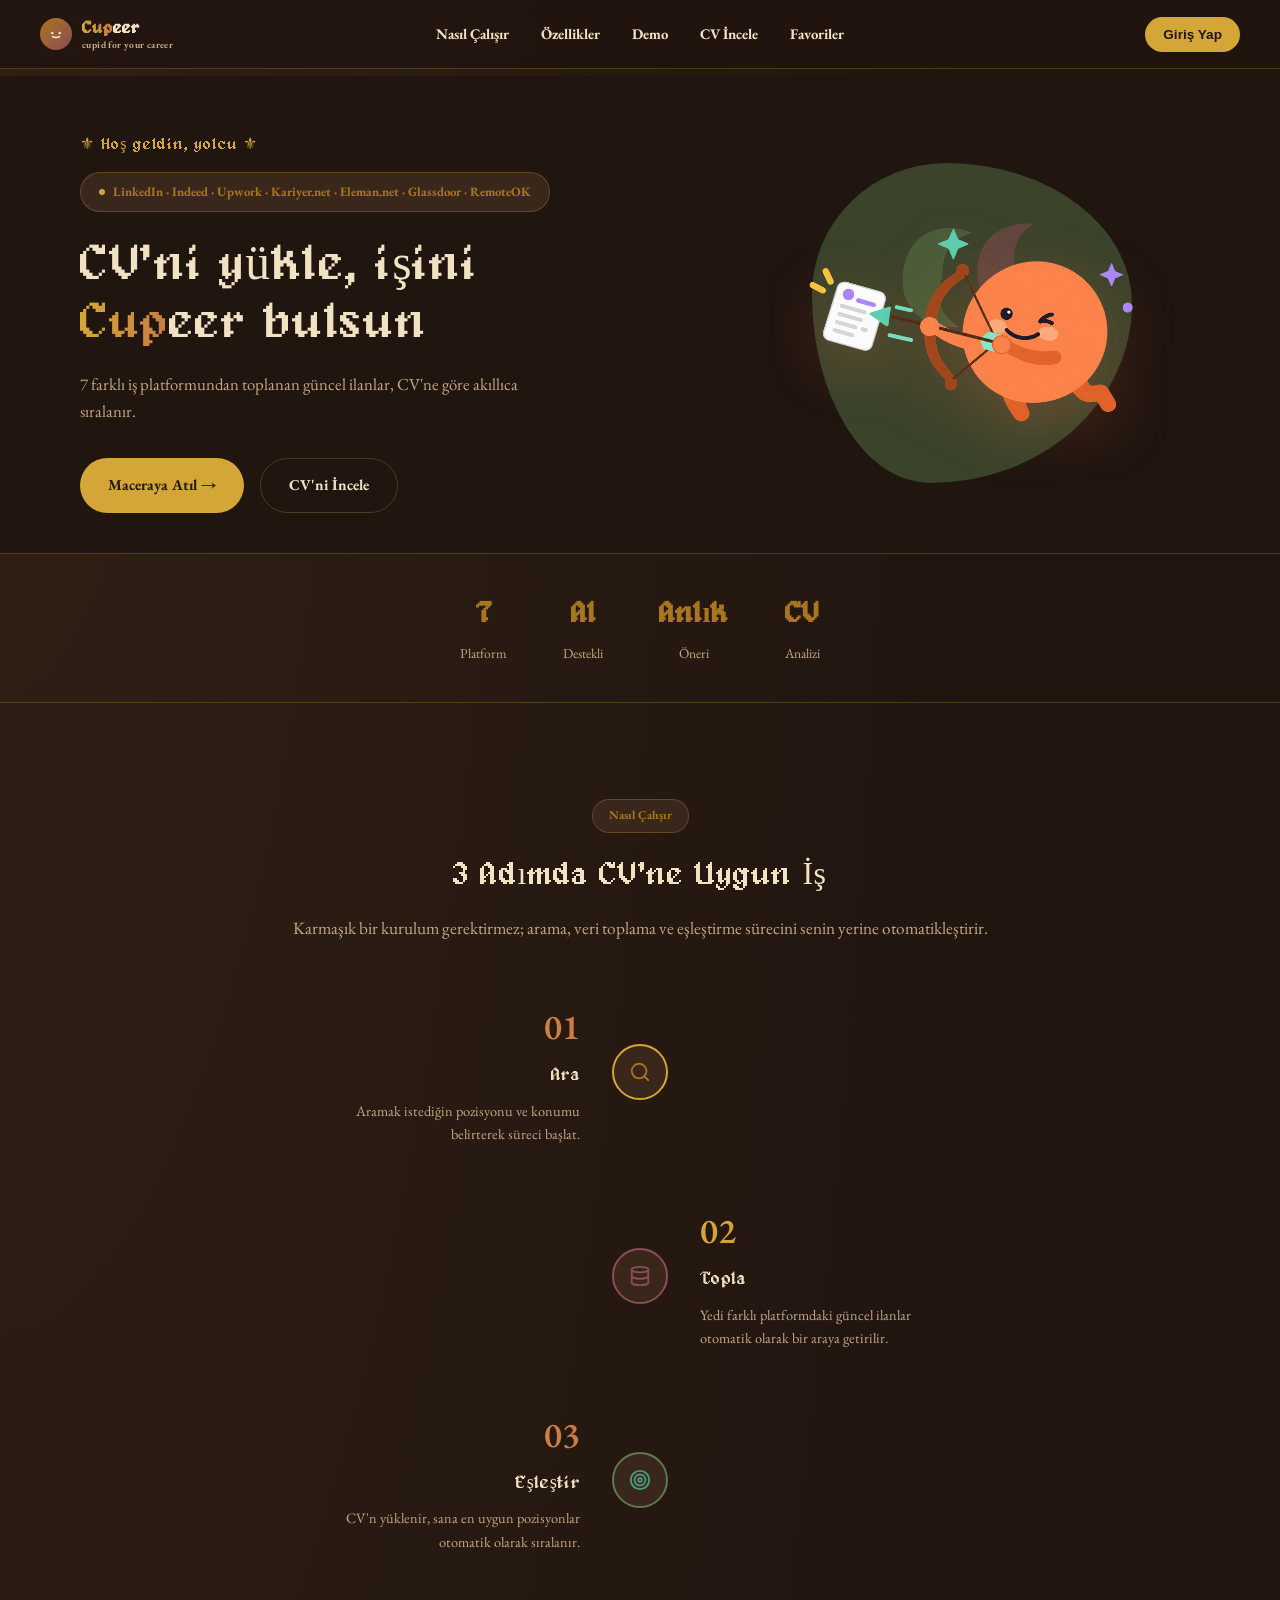
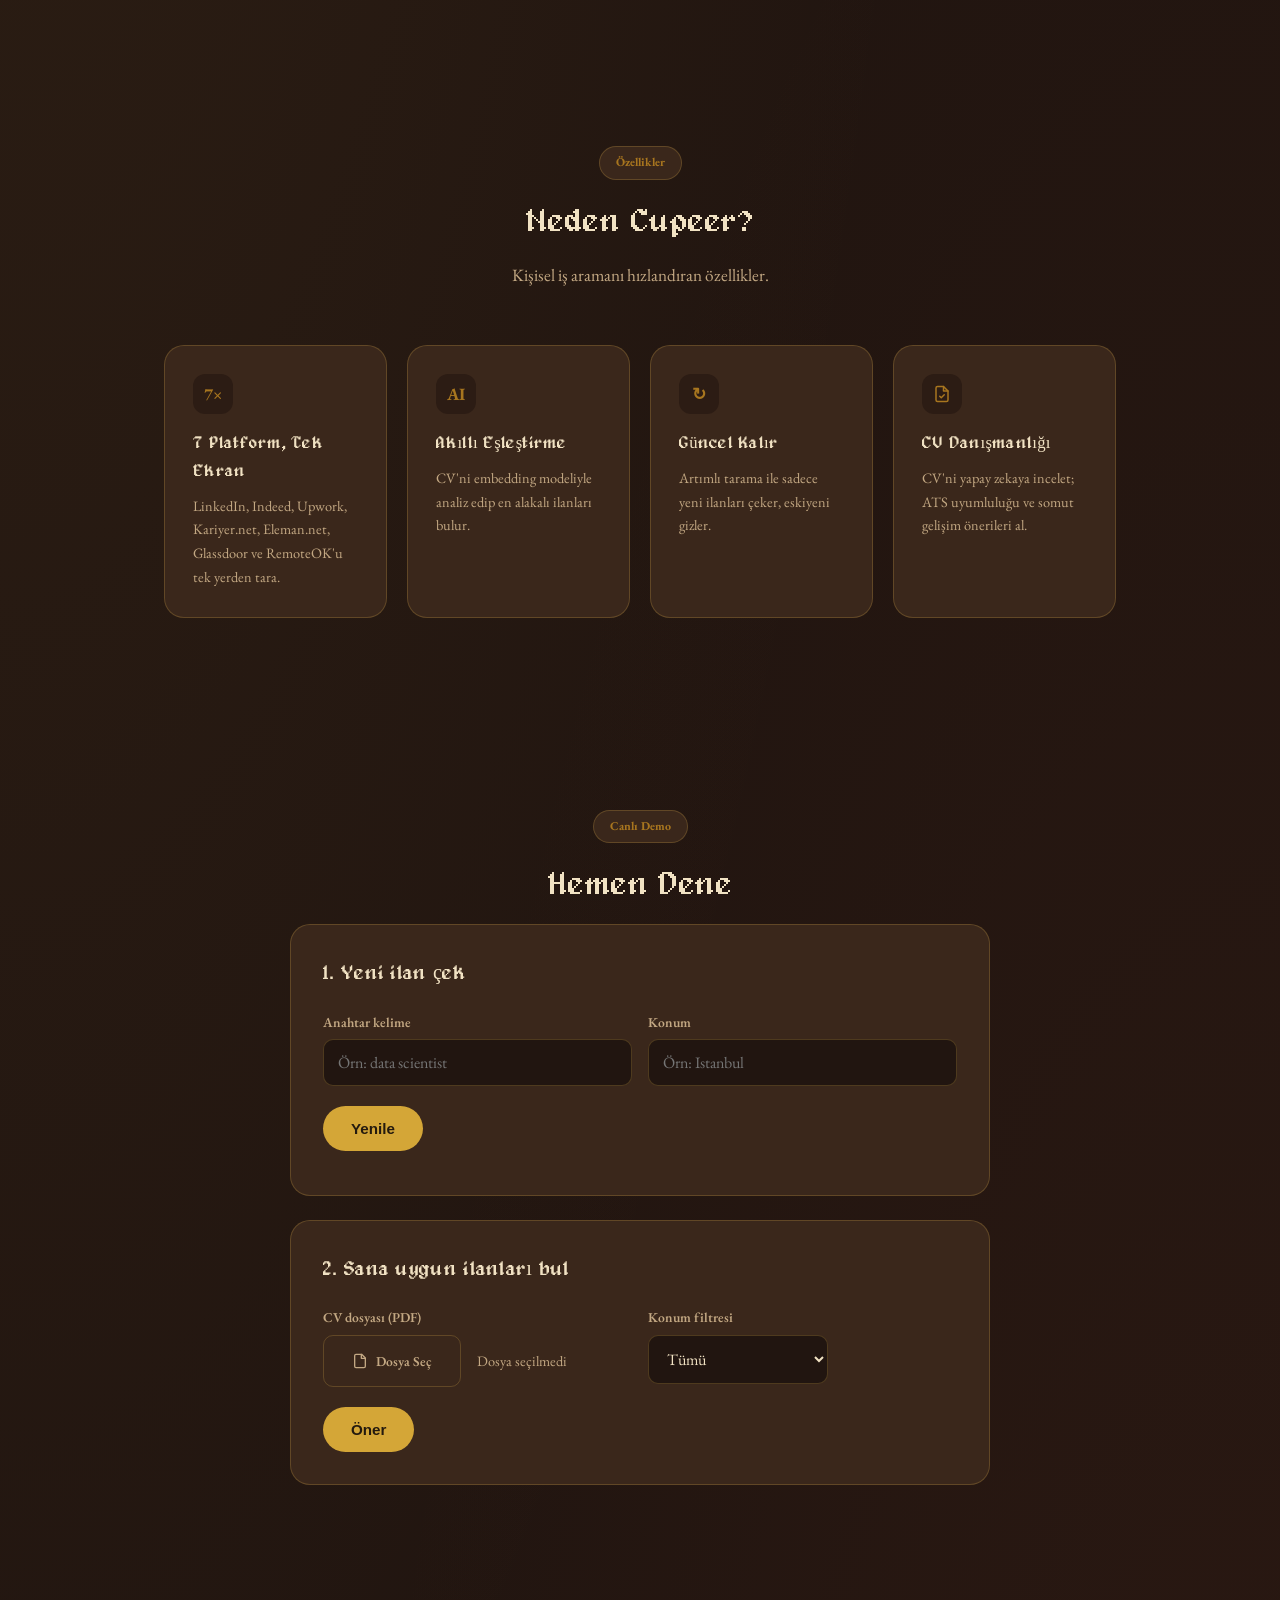
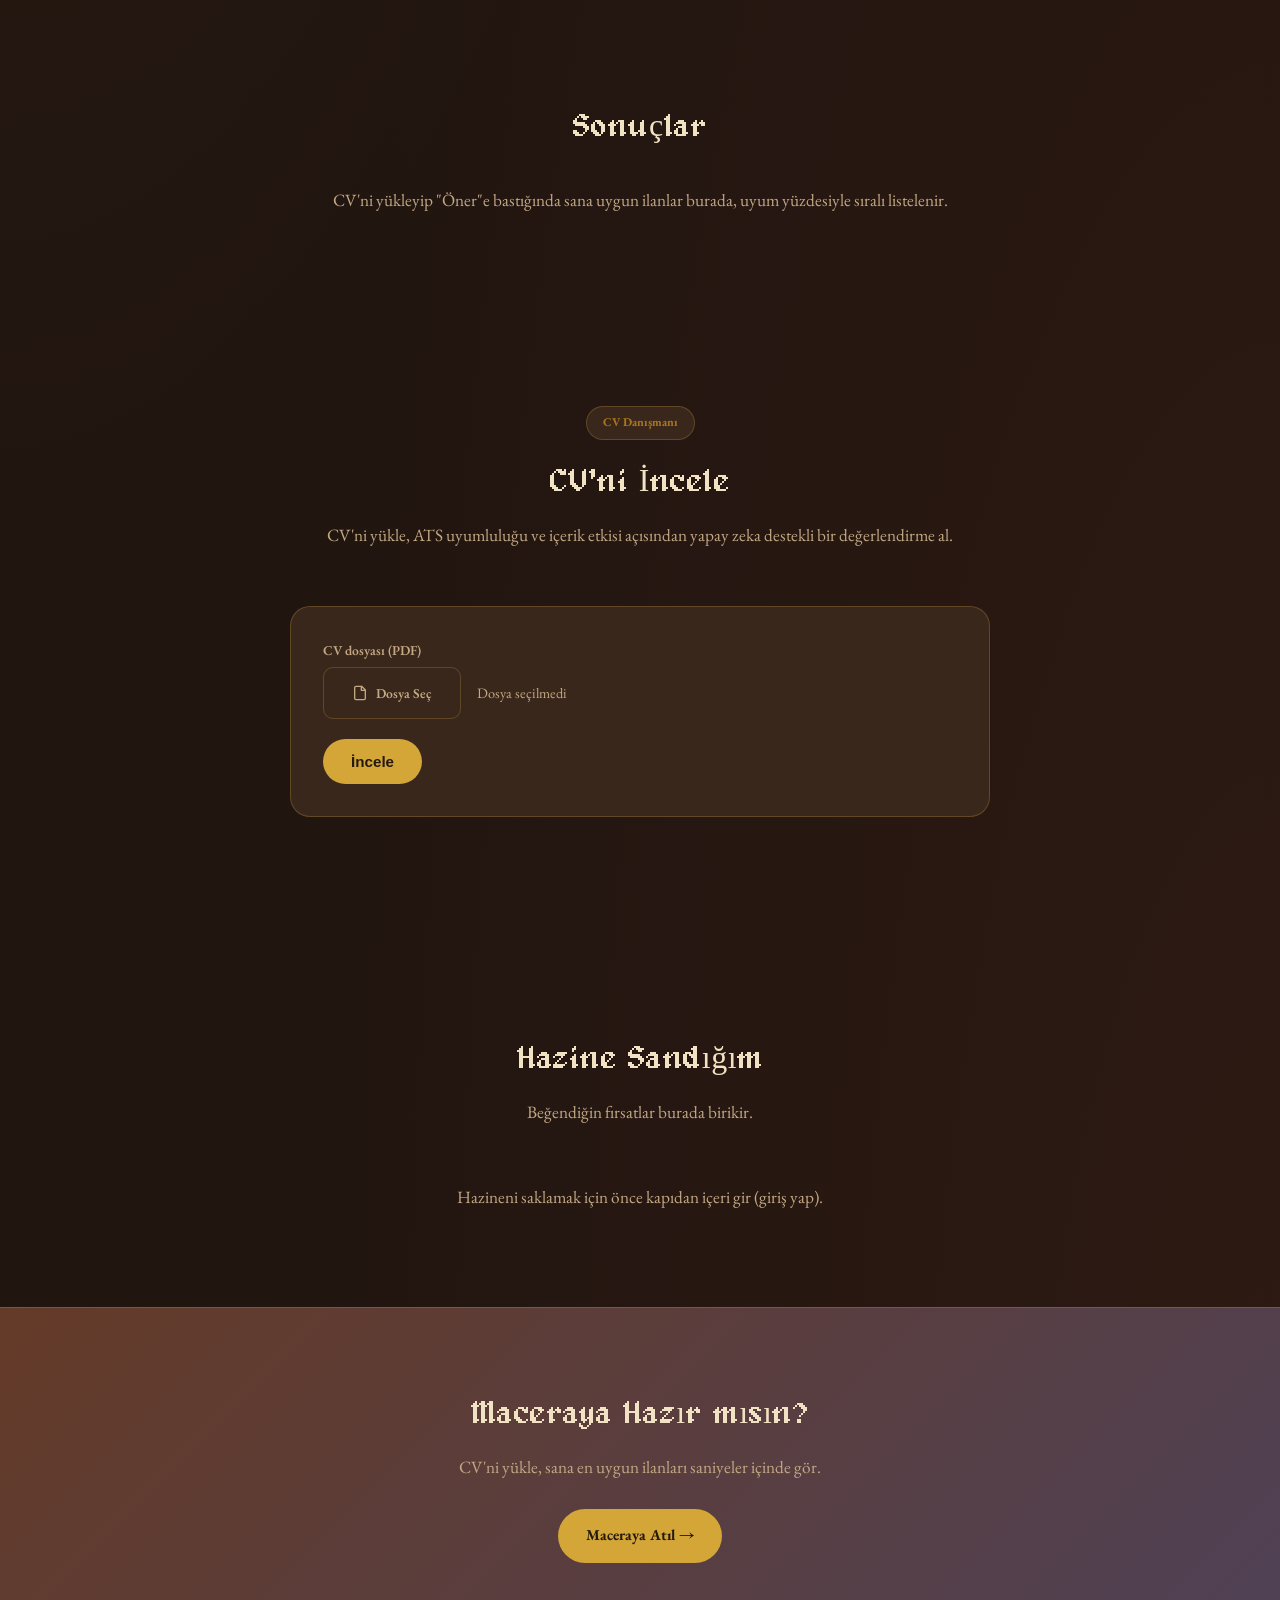
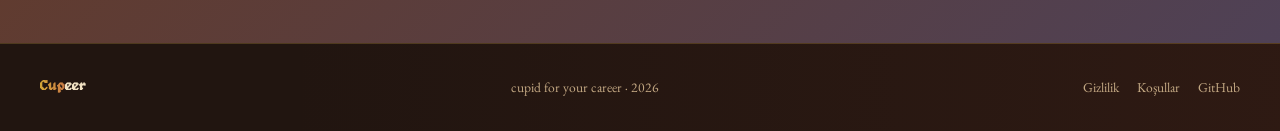
==== frontend/index.html @ bc298a1c "Hesap silme, modal geri tuşu/Escape, hata mesajları ve mobil düzeltmeleri" ====
<!doctype html>
<html lang="tr">
  <head>
    <meta charset="UTF-8" />
    <meta
      name="viewport"
      content="width=device-width, initial-scale=1.0, viewport-fit=cover, interactive-widget=resizes-content"
    />
    <meta name="color-scheme" content="dark" />
    <title>Cupeer – CV'ne uygun iş ilanlarını bul</title>
    <meta
      name="description"
      content="CV'ni yükle; LinkedIn, Indeed, Kariyer.net dahil 7 platformdan toplanan ilanlar sana uygunluğa göre sıralansın. Ön yazı ve CV analizi de dahil."
    />
    <meta name="theme-color" content="#211510" />
    <link rel="canonical" href="https://cupeer.onrender.com/" />

    <link rel="icon" href="/favicon.ico" sizes="any" />
    <link rel="icon" type="image/png" sizes="32x32" href="/favicon-32.png" />
    <link rel="apple-touch-icon" href="/apple-touch-icon.png" />
    <link rel="manifest" href="/manifest.webmanifest" />
    <meta name="apple-mobile-web-app-title" content="Cupeer" />

    <meta property="og:type" content="website" />
    <meta property="og:site_name" content="Cupeer" />
    <meta property="og:locale" content="tr_TR" />
    <meta property="og:title" content="Cupeer – CV'ne uygun iş ilanlarını bul" />
    <meta
      property="og:description"
      content="7 platformdan toplanan iş ilanları CV'ne göre sıralanır. Ön yazı oluşturma ve CV analizi dahil."
    />
    <meta property="og:url" content="https://cupeer.onrender.com/" />
    <meta property="og:image" content="https://cupeer.onrender.com/assets/og-image.png" />
    <meta property="og:image:width" content="1200" />
    <meta property="og:image:height" content="630" />
    <meta property="og:image:alt" content="Cupeer logosu ve ok-yay tutan turuncu maskot" />
    <meta name="twitter:card" content="summary_large_image" />

    <link rel="preconnect" href="https://fonts.googleapis.com" />
    <link
      href="https://fonts.googleapis.com/css2?family=EB+Garamond:ital,wght@0,400;0,600;0,700;1,400&display=swap"
      rel="stylesheet"
    />
    <link rel="stylesheet" href="style.css" />
  </head>
  <body>
    <nav class="navbar">
      <div class="nav-brand">
        <span class="logo-mark">
          <svg xmlns="http://www.w3.org/2000/svg" width="20" height="20" viewBox="0 0 20 20" fill="none" aria-hidden="true">
            <circle cx="6.2" cy="9" r="1.3" fill="var(--text-primary)"/>
            <circle cx="13.8" cy="9" r="1.3" fill="var(--text-primary)"/>
            <path d="M6.5 12.5c1 1.2 6 1.2 7 0" stroke="var(--text-primary)" stroke-width="1.6" stroke-linecap="round"/>
          </svg>
        </span>
        <span class="nav-wordmark">
          <span><span class="gradient-text">Cup</span>eer</span>
          <span class="brand-tagline">cupid for your career</span>
        </span>
      </div>
      <div class="nav-links">
        <a href="#how">Nasıl Çalışır</a>
        <a href="#features">Özellikler</a>
        <a href="#tool">Demo</a>
        <a href="#cv-review">CV İncele</a>
        <a href="#favorites">Favoriler</a>
      </div>
      <div class="nav-auth">
        <button type="button" id="auth-open-btn" class="btn btn-dark btn-small">Giriş Yap</button>
        <div id="user-menu" class="user-menu hidden-field">
          <button type="button" id="user-name-label" class="user-name-btn" aria-haspopup="dialog" title="Hesabım"></button>
          <button type="button" id="logout-btn" class="btn btn-outline btn-small">Çıkış Yap</button>
        </div>
        <button type="button" id="nav-toggle-btn" class="nav-toggle" aria-label="Menüyü aç" aria-expanded="false">
          <span></span>
          <span></span>
          <span></span>
        </button>
      </div>
    </nav>

    <div id="auth-modal" class="modal-overlay hidden-field" role="dialog" aria-modal="true" aria-label="Giriş yap veya kayıt ol">
      <div class="modal-card">
        <button type="button" class="modal-close" data-close-modal aria-label="Kapat">✕</button>

        <div class="auth-tabs">
          <button type="button" class="auth-tab is-active" data-tab="login">Giriş Yap</button>
          <button type="button" class="auth-tab" data-tab="register">Kayıt Ol</button>
        </div>

        <form id="login-form" class="auth-form">
          <label for="login-email">E-posta</label>
          <input type="email" id="login-email" required autocomplete="email" />
          <label for="login-password">Şifre</label>
          <input type="password" id="login-password" required autocomplete="current-password" />
          <p class="auth-error" id="login-error" role="alert"></p>
          <button type="submit" class="btn btn-primary">Giriş Yap</button>
        </form>

        <form id="register-form" class="auth-form hidden-field">
          <label for="register-name">Ad (opsiyonel)</label>
          <input type="text" id="register-name" autocomplete="name" />
          <label for="register-email">E-posta</label>
          <input type="email" id="register-email" required autocomplete="email" />
          <label for="register-password">Şifre</label>
          <input type="password" id="register-password" required minlength="8" autocomplete="new-password" />
          <p class="auth-error" id="register-error" role="alert"></p>
          <button type="submit" class="btn btn-primary">Kayıt Ol</button>
        </form>

        <div class="auth-divider"><span>veya</span></div>

        <a href="/auth/google/login" class="btn btn-outline google-btn">
          <svg xmlns="http://www.w3.org/2000/svg" width="18" height="18" viewBox="0 0 48 48" aria-hidden="true">
            <path fill="#FFC107" d="M43.6 20.5H42V20H24v8h11.3c-1.6 4.7-6.1 8-11.3 8-6.6 0-12-5.4-12-12s5.4-12 12-12c3.1 0 5.9 1.2 8 3.1l5.7-5.7C34.6 6 29.6 4 24 4 12.9 4 4 12.9 4 24s8.9 20 20 20 20-8.9 20-20c0-1.3-.1-2.7-.4-3.5z"/>
            <path fill="#FF3D00" d="M6.3 14.7l6.6 4.8C14.6 15.9 18.9 13 24 13c3.1 0 5.9 1.2 8 3.1l5.7-5.7C34.6 6 29.6 4 24 4 16.3 4 9.7 8.3 6.3 14.7z"/>
            <path fill="#4CAF50" d="M24 44c5.5 0 10.4-1.9 14.2-5.1l-6.6-5.4C29.6 35.4 26.9 36 24 36c-5.2 0-9.6-3.3-11.2-7.9l-6.6 5.1C9.6 39.6 16.3 44 24 44z"/>
            <path fill="#1976D2" d="M43.6 20.5H42V20H24v8h11.3c-.8 2.3-2.2 4.2-4.1 5.6l6.6 5.4C41.8 36.1 44 30.6 44 24c0-1.3-.1-2.7-.4-3.5z"/>
          </svg>
          Google ile devam et
        </a>
      </div>
    </div>

    <div id="account-modal" class="modal-overlay hidden-field" role="dialog" aria-modal="true" aria-labelledby="account-title">
      <div class="modal-card">
        <button type="button" class="modal-close" data-close-modal aria-label="Kapat">✕</button>
        <h2 id="account-title" class="modal-title">Hesabım</h2>
        <p id="account-email" class="account-email"></p>
        <h3 class="modal-subtitle">Hesabı sil</h3>
        <p class="modal-text">
          E-postan, favorilerin ve giriş kayıtların kalıcı olarak silinir. Bu işlem geri alınamaz.
        </p>
        <form id="delete-form" class="auth-form">
          <label for="delete-confirm">Onaylamak için e-posta adresini yaz</label>
          <input type="email" id="delete-confirm" autocomplete="off" required />
          <p class="auth-error" id="delete-error" role="alert"></p>
          <button type="submit" id="delete-btn" class="btn btn-danger" disabled>Hesabımı kalıcı olarak sil</button>
        </form>
      </div>
    </div>

    <div id="confirm-modal" class="modal-overlay hidden-field" role="alertdialog" aria-modal="true" aria-labelledby="confirm-title" aria-describedby="confirm-text">
      <div class="modal-card">
        <h2 id="confirm-title" class="modal-title"></h2>
        <p id="confirm-text" class="modal-text"></p>
        <div class="modal-actions">
          <button type="button" id="confirm-cancel" class="btn btn-outline btn-small">Vazgeç</button>
          <button type="button" id="confirm-ok" class="btn btn-primary btn-small">Devam et</button>
        </div>
      </div>
    </div>

    <section class="hero reveal">
      <div class="hero-inner">
        <div class="hero-copy">
          <p class="hero-greeting">⚜ Hoş geldin, yolcu ⚜</p>
          <div class="hero-badge">
            <span class="dot"></span> LinkedIn · Indeed · Upwork · Kariyer.net ·
            Eleman.net · Glassdoor · RemoteOK
          </div>
          <h1 class="hero-title">
            CV'ni yükle, işini<br /><span
              ><span class="gradient-text">Cup</span>eer bulsun</span
            >
          </h1>
          <p class="hero-subtitle">
            7 farklı iş platformundan toplanan güncel ilanlar, CV'ne göre
            akıllıca sıralanır.
          </p>
          <div class="hero-actions">
            <a href="#tool" class="btn btn-primary">Maceraya Atıl →</a>
            <a href="#cv-review" class="btn btn-outline">CV'ni İncele</a>
          </div>
        </div>
        <div class="hero-visual">
          <div class="hero-blob"></div>
          <svg class="mascot-wing mascot-wing-left" aria-hidden="true" focusable="false" viewBox="0 0 120 140" xmlns="http://www.w3.org/2000/svg">
            <path d="M100 70C100 20 60 0 20 10C45 20 55 40 50 70C55 100 45 120 20 130C60 140 100 120 100 70Z" fill="var(--accent-lavender)" opacity="0.55"/>
          </svg>
          <svg class="mascot-wing mascot-wing-right" aria-hidden="true" focusable="false" viewBox="0 0 120 140" xmlns="http://www.w3.org/2000/svg">
            <path d="M20 70C20 20 60 0 100 10C75 20 65 40 70 70C65 100 75 120 100 130C60 140 20 120 20 70Z" fill="var(--accent-mint)" opacity="0.55"/>
          </svg>
          <img class="mascot" src="assets/cupeer.png" alt="Cupeer maskotu" />
        </div>
      </div>
    </section>

    <section class="stats reveal">
      <div class="stat">
        <span class="stat-number">7</span
        ><span class="stat-label">Platform</span>
      </div>
      <div class="stat">
        <span class="stat-number">AI</span
        ><span class="stat-label">Destekli</span>
      </div>
      <div class="stat">
        <span class="stat-number">Anlık</span
        ><span class="stat-label">Öneri</span>
      </div>
      <div class="stat">
        <span class="stat-number">CV</span
        ><span class="stat-label">Analizi</span>
      </div>
    </section>

    <section id="how" class="how-it-works reveal">
      <div class="eyebrow">Nasıl Çalışır</div>
      <h2>3 Adımda CV'ne Uygun İş</h2>
      <p class="section-subtitle">
        Karmaşık bir kurulum gerektirmez; arama, veri toplama ve eşleştirme
        sürecini senin yerine otomatikleştirir.
      </p>

      <div class="timeline">
        <div class="timeline-item">
          <div class="timeline-content">
            <span class="timeline-number gradient-text">01</span>
            <h3>Ara</h3>
            <p>Aramak istediğin pozisyonu ve konumu belirterek süreci başlat.</p>
          </div>
          <div class="timeline-node">
            <svg xmlns="http://www.w3.org/2000/svg" width="22" height="22" viewBox="0 0 24 24" fill="none" stroke="currentColor" stroke-width="2" stroke-linecap="round" stroke-linejoin="round"><circle cx="11" cy="11" r="8"/><path d="m21 21-4.3-4.3"/></svg>
          </div>
        </div>
        <div class="timeline-item reverse">
          <div class="timeline-content">
            <span class="timeline-number gradient-text">02</span>
            <h3>Topla</h3>
            <p>Yedi farklı platformdaki güncel ilanlar otomatik olarak bir araya getirilir.</p>
          </div>
          <div class="timeline-node">
            <svg xmlns="http://www.w3.org/2000/svg" width="22" height="22" viewBox="0 0 24 24" fill="none" stroke="currentColor" stroke-width="2" stroke-linecap="round" stroke-linejoin="round"><ellipse cx="12" cy="5" rx="9" ry="3"/><path d="M3 5V19A9 3 0 0 0 21 19V5"/><path d="M3 12A9 3 0 0 0 21 12"/></svg>
          </div>
        </div>
        <div class="timeline-item">
          <div class="timeline-content">
            <span class="timeline-number gradient-text">03</span>
            <h3>Eşleştir</h3>
            <p>CV'n yüklenir, sana en uygun pozisyonlar otomatik olarak sıralanır.</p>
          </div>
          <div class="timeline-node">
            <svg xmlns="http://www.w3.org/2000/svg" width="22" height="22" viewBox="0 0 24 24" fill="none" stroke="currentColor" stroke-width="2" stroke-linecap="round" stroke-linejoin="round"><circle cx="12" cy="12" r="10"/><circle cx="12" cy="12" r="6"/><circle cx="12" cy="12" r="2"/></svg>
          </div>
        </div>
      </div>
    </section>

    <section id="features" class="features reveal">
      <div class="eyebrow">Özellikler</div>
      <h2>Neden Cupeer?</h2>
      <p class="section-subtitle">Kişisel iş aramanı hızlandıran özellikler.</p>
      <div class="feature-grid">
        <div class="feature-card">
          <div class="icon-badge">7×</div>
          <h3>7 Platform, Tek Ekran</h3>
          <p>
            LinkedIn, Indeed, Upwork, Kariyer.net, Eleman.net, Glassdoor ve
            RemoteOK'u tek yerden tara.
          </p>
        </div>
        <div class="feature-card">
          <div class="icon-badge">AI</div>
          <h3>Akıllı Eşleştirme</h3>
          <p>
            CV'ni embedding modeliyle analiz edip en alakalı ilanları bulur.
          </p>
        </div>
        <div class="feature-card">
          <div class="icon-badge">↻</div>
          <h3>Güncel Kalır</h3>
          <p>Artımlı tarama ile sadece yeni ilanları çeker, eskiyeni gizler.</p>
        </div>
        <div class="feature-card">
          <div class="icon-badge"><svg xmlns="http://www.w3.org/2000/svg" width="18" height="18" viewBox="0 0 24 24" fill="none" stroke="currentColor" stroke-width="2" stroke-linecap="round" stroke-linejoin="round"><path d="M14 2H6a2 2 0 0 0-2 2v16a2 2 0 0 0 2 2h12a2 2 0 0 0 2-2V8z"/><path d="M14 2v6h6"/><path d="M9 15l2 2 4-4"/></svg></div>
          <h3>CV Danışmanlığı</h3>
          <p>CV'ni yapay zekaya incelet; ATS uyumluluğu ve somut gelişim önerileri al.</p>
        </div>
      </div>
    </section>

    <section id="tool" class="tool reveal">
      <div class="eyebrow">Canlı Demo</div>
      <h2>Hemen Dene</h2>

      <div class="card">
        <h3>1. Yeni ilan çek</h3>
        <div class="inputs-row">
          <div class="field">
            <label>Anahtar kelime</label>
            <input type="text" id="keywords" placeholder="Örn: data scientist" />
          </div>
          <div class="field">
            <label>Konum</label>
            <input type="text" id="scrape-location" placeholder="Örn: Istanbul" />
          </div>
        </div>
        <button id="refresh-btn" class="btn btn-primary">Yenile</button>
        <p id="refresh-status" role="status" aria-live="polite"></p>
      </div>

      <div class="card">
        <h3>2. Sana uygun ilanları bul</h3>
        <div class="inputs-row">
          <div class="field">
            <label>CV dosyası (PDF)</label>
            <div class="file-upload">
              <input
                type="file"
                id="cv-file"
                accept=".pdf"
                class="file-input-hidden"
              />
              <label for="cv-file" class="btn btn-outline file-select-btn">
                <svg xmlns="http://www.w3.org/2000/svg" width="16" height="16" viewBox="0 0 24 24" fill="none" stroke="currentColor" stroke-width="2" stroke-linecap="round" stroke-linejoin="round"><path d="M14.5 2H6a2 2 0 0 0-2 2v16a2 2 0 0 0 2 2h12a2 2 0 0 0 2-2V7.5z"/><path d="M14 2v6h6"/></svg>
                Dosya Seç
              </label>
              <span id="file-name" class="file-name">Dosya seçilmedi</span>
            </div>
          </div>
          <div class="field">
            <label>Konum filtresi</label>
            <select id="recommend-location">
              <option value="">Tümü</option>
              <option value="Türkiye">Türkiye</option>
              <option value="ABD">ABD</option>
              <option value="İngiltere">İngiltere</option>
              <option value="Almanya">Almanya</option>
              <option value="Fransa">Fransa</option>
              <option value="Hollanda">Hollanda</option>
              <option value="Kanada">Kanada</option>
              <option value="Avustralya">Avustralya</option>
              <option value="İspanya">İspanya</option>
              <option value="İtalya">İtalya</option>
              <option value="İrlanda">İrlanda</option>
              <option value="İsviçre">İsviçre</option>
              <option value="Polonya">Polonya</option>
              <option value="BAE">BAE</option>
            </select>
          </div>
        </div>
        <p id="cv-status" role="status" aria-live="polite"></p>
        <textarea id="profile-text" class="hidden-field"></textarea>
        <button id="recommend-btn" class="btn btn-primary">Öner</button>
      </div>
    </section>

    <section class="results reveal">
      <h2>Sonuçlar</h2>
      <div id="results-list">
        <p class="empty-state">
          CV'ni yükleyip "Öner"e bastığında sana uygun ilanlar burada, uyum yüzdesiyle sıralı listelenir.
        </p>
      </div>
    </section>

    <section id="cv-review" class="tool reveal">
      <div class="eyebrow">CV Danışmanı</div>
      <h2>CV'ni İncele</h2>
      <p class="section-subtitle">
        CV'ni yükle, ATS uyumluluğu ve içerik etkisi açısından yapay zeka destekli bir
        değerlendirme al.
      </p>

      <div class="card">
        <div class="inputs-row">
          <div class="field">
            <label>CV dosyası (PDF)</label>
            <div class="file-upload">
              <input
                type="file"
                id="cv-review-file"
                accept=".pdf"
                class="file-input-hidden"
              />
              <label for="cv-review-file" class="btn btn-outline file-select-btn">
                <svg xmlns="http://www.w3.org/2000/svg" width="16" height="16" viewBox="0 0 24 24" fill="none" stroke="currentColor" stroke-width="2" stroke-linecap="round" stroke-linejoin="round"><path d="M14.5 2H6a2 2 0 0 0-2 2v16a2 2 0 0 0 2 2h12a2 2 0 0 0 2-2V7.5z"/><path d="M14 2v6h6"/></svg>
                Dosya Seç
              </label>
              <span id="cv-review-file-name" class="file-name">Dosya seçilmedi</span>
            </div>
          </div>
        </div>
        <p id="cv-review-status" role="status" aria-live="polite"></p>
        <button id="cv-review-btn" class="btn btn-primary">İncele</button>
      </div>

      <div id="cv-review-result" class="cv-review-result hidden-field">
        <div class="card cv-review-score-card">
          <div class="cv-review-score-ring">
            <span id="cv-review-overall-score">0</span>
            <span class="cv-review-score-max">/100</span>
          </div>
          <p id="cv-review-summary" class="cv-review-summary"></p>
        </div>

        <div class="card">
          <h3>Kategori Skorları</h3>
          <div id="cv-review-categories" class="cv-review-categories"></div>
        </div>

        <div class="cv-review-lists">
          <div class="card cv-review-strengths">
            <h3>Güçlü Yönler</h3>
            <ul id="cv-review-strengths-list"></ul>
          </div>
          <div class="card cv-review-improvements">
            <h3>Geliştirilebilecek Alanlar</h3>
            <ul id="cv-review-improvements-list"></ul>
          </div>
        </div>
      </div>
    </section>

    <section id="favorites" class="results reveal">
      <h2>Hazine Sandığım</h2>
      <p class="section-subtitle">Beğendiğin fırsatlar burada birikir.</p>
      <div id="favorites-list">
        <p class="empty-state">Sandığın henüz boş, yolcu. Sonuçlardaki kalp ikonuna basarak hazinene ekle.</p>
      </div>
    </section>

    <section class="cta-band reveal">
      <h2>Maceraya Hazır mısın?</h2>
      <p>CV'ni yükle, sana en uygun ilanları saniyeler içinde gör.</p>
      <a href="#tool" class="btn btn-primary">Maceraya Atıl →</a>
    </section>

    <footer>
      <span class="brand"><span class="gradient-text">Cup</span>eer</span>
      <span class="tagline">cupid for your career · 2026</span>
      <nav class="footer-links" aria-label="Alt bağlantılar">
        <a href="/privacy/">Gizlilik</a>
        <a href="/terms/">Koşullar</a>
        <a href="https://github.com/gizemyalcinn/cupeer" target="_blank" rel="noopener">GitHub</a>
      </nav>
    </footer>

    <div id="toast" class="toast hidden-field" role="status" aria-live="polite"></div>

    <script src="script.js"></script>
  </body>
</html>
---- frontend/style.css ----
@font-face {
  font-family: "Alagard";
  src: url("fonts/alagard.ttf") format("truetype");
  font-weight: normal;
  font-style: normal;
  font-display: swap;
}

:root {
  --bg: #211510;
  --bg-alt: #2c1c14;
  --surface: #3a271b;
  --border: rgba(212, 166, 74, 0.25);
  --text-primary: #f1e2c3;
  --text-secondary: #c3a883;
  --primary: #d4a637;
  --primary-dark: #a8761f;
  --accent-lavender: #8d4b56;
  --accent-mint: #5c7a4c;
  --accent-coral-blush: #c97a45;
  --font-display: "Alagard", "Georgia", serif;
  --font-body: "EB Garamond", "Georgia", serif;
}

* {
  box-sizing: border-box;
  margin: 0;
  padding: 0;
}

html {
  color-scheme: dark;
  background: var(--bg);
  -webkit-text-size-adjust: 100%;
}

body {
  background: var(--bg);
  background-image:
    radial-gradient(ellipse at top left, rgba(212, 166, 74, 0.08), transparent 55%),
    radial-gradient(ellipse at bottom right, rgba(140, 60, 40, 0.12), transparent 55%);
  color: var(--text-primary);
  font-family: var(--font-body);
  font-size: 1.08rem;
  line-height: 1.65;
  padding-top: 76px;
}

h1,
h2,
h3 {
  font-family: var(--font-display);
  font-weight: 400;
  letter-spacing: 0.015em;
}
a {
  text-decoration: none;
  color: inherit;
}

.gradient-text {
  background: linear-gradient(90deg, var(--primary), var(--accent-coral-blush));
  -webkit-background-clip: text;
  background-clip: text;
  color: transparent;
}

/* ---------- Buttons ---------- */
.btn {
  display: inline-flex;
  align-items: center;
  gap: 8px;
  padding: 14px 28px;
  border-radius: 100px;
  font-weight: 700;
  font-size: 0.95rem;
  border: none;
  cursor: pointer;
  transition:
    transform 0.2s ease,
    box-shadow 0.2s ease,
    background 0.2s ease,
    border-color 0.2s ease;
}
.btn-primary {
  background: var(--primary);
  color: #241a0e;
}
.btn-primary:hover {
  transform: translateY(-2px);
  box-shadow: 0 8px 20px rgba(232, 112, 58, 0.25);
}
.btn-outline {
  background: transparent;
  color: var(--text-primary);
  border: 1.5px solid var(--border);
}
.btn-outline:hover {
  border-color: var(--primary);
  background: rgba(255, 143, 94, 0.08);
}
.btn-white {
  background: white;
  color: var(--primary-dark);
}
.btn-white:hover {
  transform: translateY(-2px);
  box-shadow: 0 8px 20px rgba(0, 0, 0, 0.12);
}
.btn-dark {
  background: var(--primary);
  color: var(--bg);
}
.btn-dark:hover {
  transform: translateY(-2px);
  box-shadow: 0 8px 20px rgba(212, 166, 74, 0.35);
}
.btn-small {
  padding: 10px 18px;
  font-size: 0.85rem;
}

/* ---------- Navbar ---------- */
.navbar {
  position: fixed;
  top: 0;
  left: 0;
  right: 0;
  z-index: 100;
  display: grid;
  grid-template-columns: 1fr auto 1fr;
  align-items: center;
  padding: 16px 40px;
  background: rgba(33, 21, 16, 0.85);
  backdrop-filter: blur(10px);
  border-bottom: 1px solid var(--border);
}
.nav-brand {
  display: flex;
  align-items: center;
  gap: 10px;
  font-weight: 700;
  font-family: var(--font-display);
  justify-self: start;
  white-space: nowrap;
}
.nav-wordmark {
  display: flex;
  flex-direction: column;
  line-height: 1.15;
}
.brand-tagline {
  font-family: var(--font-body);
  font-weight: 700;
  font-size: 0.6rem;
  letter-spacing: 0.04em;
  color: var(--text-secondary);
  text-transform: lowercase;
}
.logo-mark {
  width: 32px;
  height: 32px;
  border-radius: 50%;
  background: linear-gradient(135deg, var(--primary-dark), var(--accent-lavender));
  display: flex;
  align-items: center;
  justify-content: center;
  flex-shrink: 0;
}
.nav-links {
  display: flex;
  gap: 28px;
  justify-self: center;
}
.nav-links a {
  position: relative;
  color: var(--text-primary);
  font-weight: 700;
  font-size: 0.92rem;
  padding: 6px 2px;
  transition: color 0.2s ease;
}
.nav-links a::after {
  content: "";
  position: absolute;
  left: 2px;
  right: 2px;
  bottom: 0;
  height: 2px;
  border-radius: 100px;
  background: var(--primary);
  transform: scaleX(0);
  transform-origin: left;
  transition: transform 0.25s ease;
}
.nav-links a:hover {
  color: var(--primary-dark);
}
.nav-links a:hover::after {
  transform: scaleX(1);
}
.nav-auth {
  justify-self: end;
  display: flex;
  align-items: center;
  gap: 10px;
}
.user-menu {
  display: flex;
  align-items: center;
  gap: 10px;
}
.nav-toggle {
  display: none;
  flex-direction: column;
  justify-content: center;
  gap: 5px;
  width: 32px;
  height: 32px;
  padding: 0;
  background: none;
  border: none;
  cursor: pointer;
}
.nav-toggle span {
  display: block;
  width: 100%;
  height: 2px;
  background: var(--text-primary);
  border-radius: 2px;
  transition: transform 0.2s ease, opacity 0.2s ease;
}
.nav-toggle.is-open span:nth-child(1) {
  transform: translateY(7px) rotate(45deg);
}
.nav-toggle.is-open span:nth-child(2) {
  opacity: 0;
}
.nav-toggle.is-open span:nth-child(3) {
  transform: translateY(-7px) rotate(-45deg);
}
.user-name-btn {
  background: none;
  border: none;
  border-bottom: 1px dashed var(--border);
  padding: 2px 0;
  font-family: inherit;
  font-weight: 700;
  font-size: 0.85rem;
  color: var(--text-primary);
  cursor: pointer;
  max-width: 180px;
  overflow: hidden;
  text-overflow: ellipsis;
  white-space: nowrap;
}
.user-name-btn:hover {
  color: var(--primary);
  border-bottom-color: var(--primary);
}

/* ---------- Giriş / Kayıt modalı ---------- */
.modal-overlay {
  position: fixed;
  inset: 0;
  z-index: 200;
  background: rgba(14, 8, 5, 0.72);
  display: flex;
  align-items: center;
  justify-content: center;
  padding: max(24px, env(safe-area-inset-top)) max(24px, env(safe-area-inset-right))
    max(24px, env(safe-area-inset-bottom)) max(24px, env(safe-area-inset-left));
  overflow-y: auto;
  overscroll-behavior: contain;
  animation: overlay-in 0.2s ease;
}
.modal-card {
  position: relative;
  width: 100%;
  max-width: 380px;
  background: var(--surface);
  border-radius: 20px;
  padding: 52px 32px 32px;
  box-shadow: 0 20px 60px rgba(0, 0, 0, 0.45);
  border: 1px solid var(--border);
  margin: auto;
  animation: modal-in 0.25s cubic-bezier(0.2, 0.9, 0.3, 1.1);
}
.modal-close {
  position: absolute;
  top: 18px;
  right: 18px;
  background: transparent;
  border: none;
  color: var(--text-secondary);
  font-size: 1rem;
  cursor: pointer;
  width: 28px;
  height: 28px;
  border-radius: 50%;
}
.modal-close:hover {
  background: var(--bg-alt);
}
.auth-tabs {
  display: flex;
  gap: 8px;
  margin-bottom: 20px;
  background: var(--bg-alt);
  border-radius: 100px;
  padding: 4px;
}
.auth-tab {
  flex: 1;
  border: none;
  background: transparent;
  padding: 8px 12px;
  border-radius: 100px;
  font-weight: 700;
  font-size: 0.85rem;
  color: var(--text-secondary);
  cursor: pointer;
  transition:
    background 0.2s ease,
    color 0.2s ease;
}
.auth-tab.is-active {
  background: var(--surface);
  color: var(--primary-dark);
}
.auth-form {
  display: flex;
  flex-direction: column;
  gap: 4px;
}
.auth-form label {
  font-size: 0.8rem;
  color: var(--text-secondary);
  margin-top: 10px;
}
.auth-form input {
  width: 100%;
}
.auth-form button[type="submit"] {
  margin-top: 18px;
  width: 100%;
  justify-content: center;
}
.auth-error {
  color: #e05a5a;
  font-size: 0.8rem;
  min-height: 1em;
  margin-top: 8px;
}
.auth-divider {
  display: flex;
  align-items: center;
  gap: 10px;
  margin: 20px 0 16px;
  color: var(--text-secondary);
  font-size: 0.75rem;
}
.auth-divider::before,
.auth-divider::after {
  content: "";
  flex: 1;
  height: 1px;
  background: var(--border);
}
.google-btn {
  width: 100%;
  justify-content: center;
  gap: 10px;
}

/* ---------- Hero ---------- */
.hero {
  padding: 56px 24px 40px;
  background: var(--bg);
}
.hero-inner {
  max-width: 1120px;
  margin: 0 auto;
  display: flex;
  align-items: center;
  gap: 48px;
}
.hero-copy {
  flex: 1 1 480px;
  text-align: left;
}
.hero-greeting {
  font-family: var(--font-display);
  color: var(--primary);
  font-size: 1rem;
  letter-spacing: 0.05em;
  margin-bottom: 14px;
}
.hero-badge {
  display: inline-flex;
  align-items: center;
  gap: 8px;
  padding: 8px 18px;
  border-radius: 100px;
  background: var(--surface);
  border: 1px solid var(--border);
  color: var(--primary-dark);
  font-weight: 700;
  font-size: 0.8rem;
  margin-bottom: 24px;
}
.dot {
  width: 6px;
  height: 6px;
  border-radius: 50%;
  background: var(--primary);
  animation: pulse 2s infinite;
}
@keyframes pulse {
  0%,
  100% {
    opacity: 1;
  }
  50% {
    opacity: 0.4;
  }
}
.hero-title {
  font-size: clamp(2.1rem, 4.4vw, 3.1rem);
  line-height: 1.18;
  margin-bottom: 18px;
}
.hero-subtitle {
  color: var(--text-secondary);
  max-width: 460px;
  margin: 0 0 32px;
  font-size: 1.05rem;
}
.hero-actions {
  display: flex;
  gap: 16px;
  flex-wrap: wrap;
}
.hero-visual {
  flex: 1 1 320px;
  position: relative;
  display: flex;
  align-items: center;
  justify-content: center;
  min-height: 320px;
}
.hero-blob {
  position: absolute;
  width: 320px;
  height: 320px;
  border-radius: 42% 58% 63% 37% / 41% 44% 56% 59%;
  background: var(--accent-mint);
  opacity: 0.45;
  animation: blob-morph 10s ease-in-out infinite;
}
@keyframes blob-morph {
  0%,
  100% {
    border-radius: 42% 58% 63% 37% / 41% 44% 56% 59%;
  }
  50% {
    border-radius: 60% 40% 38% 62% / 55% 48% 52% 45%;
  }
}
.mascot {
  position: relative;
  width: 340px;
  height: auto;
  display: block;
  filter: drop-shadow(0 18px 28px rgba(232, 112, 58, 0.25));
  animation: mascot-float 4.5s ease-in-out infinite;
}
.mascot-wing {
  position: absolute;
  width: 95px;
  height: auto;
  top: 18%;
  z-index: 0;
  opacity: 0.85;
  animation: mascot-float 4.5s ease-in-out infinite;
}
.mascot-wing-left {
  left: calc(50% - 10px);
  transform: scaleX(-1) rotate(8deg);
}
.mascot-wing-right {
  left: calc(50% - 85px);
  transform: rotate(8deg);
}
.mascot {
  z-index: 1;
}
@keyframes mascot-float {
  0%,
  100% {
    transform: translateY(0) rotate(0deg);
  }
  50% {
    transform: translateY(-14px) rotate(-1.5deg);
  }
}

/* ---------- Stats ---------- */
.stats {
  display: flex;
  justify-content: center;
  gap: 56px;
  flex-wrap: wrap;
  padding: 36px 24px;
  border-top: 1px solid var(--border);
  border-bottom: 1px solid var(--border);
}
.stat {
  text-align: center;
}
.stat-number {
  display: block;
  font-family: var(--font-display);
  font-weight: 600;
  font-size: 1.8rem;
  color: var(--primary-dark);
}
.stat-label {
  color: var(--text-secondary);
  font-size: 0.85rem;
}

/* ---------- Generic content sections ---------- */
.how-it-works,
.features,
.tool,
.results {
  padding: 96px 24px;
  max-width: 1000px;
  margin: 0 auto;
  text-align: center;
}
.eyebrow {
  display: inline-block;
  padding: 6px 16px;
  border-radius: 100px;
  background: var(--surface);
  border: 1px solid var(--border);
  color: var(--primary-dark);
  font-size: 0.75rem;
  font-weight: 700;
  margin-bottom: 16px;
}
.how-it-works h2,
.features h2,
.tool h2,
.results h2 {
  font-size: 2rem;
  margin-bottom: 12px;
}
.section-subtitle {
  color: var(--text-secondary);
  margin-bottom: 56px;
}

/* ---------- Timeline (Nasil calisir) ---------- */
.timeline {
  display: flex;
  flex-direction: column;
  gap: 56px;
  max-width: 640px;
  margin: 0 auto;
}
.timeline-item {
  display: flex;
  align-items: center;
  gap: 32px;
}
.timeline-item::after {
  content: "";
  flex: 1;
}
.timeline-content {
  flex: 1;
  text-align: right;
}
.timeline-content p {
  max-width: 240px;
  margin-left: auto;
  color: var(--text-secondary);
  font-size: 0.9rem;
}
.timeline-item.reverse {
  flex-direction: row-reverse;
}
.timeline-item.reverse .timeline-content {
  text-align: left;
}
.timeline-item.reverse .timeline-content p {
  margin-left: 0;
  margin-right: auto;
}
.timeline-number {
  display: block;
  font-size: 2.2rem;
  font-weight: 600;
}
.timeline-content h3 {
  margin: 4px 0 8px;
  font-size: 1.15rem;
}
.timeline-node {
  flex-shrink: 0;
  width: 56px;
  height: 56px;
  border-radius: 50%;
  background: var(--surface);
  border: 2px solid var(--primary);
  color: var(--primary-dark);
  display: flex;
  align-items: center;
  justify-content: center;
  font-size: 20px;
}
.timeline-item:nth-child(2) .timeline-node {
  border-color: var(--accent-lavender);
  color: var(--accent-lavender);
}
.timeline-item:nth-child(3) .timeline-node {
  border-color: var(--accent-mint);
  color: #4a9c7c;
}

/* ---------- Feature grid ---------- */
.feature-grid {
  display: grid;
  grid-template-columns: repeat(auto-fit, minmax(220px, 1fr));
  gap: 20px;
  text-align: left;
}
.feature-card,
.card,
.job-card {
  background: var(--surface);
  border: 1px solid var(--border);
  border-radius: 20px;
  transition:
    transform 0.25s ease,
    border-color 0.25s ease,
    box-shadow 0.25s ease;
}
.feature-card {
  padding: 28px;
}
.feature-card:hover {
  transform: translateY(-6px);
  border-color: var(--primary);
  box-shadow: 0 12px 24px rgba(58, 46, 59, 0.08);
}
.icon-badge {
  width: 40px;
  height: 40px;
  border-radius: 12px;
  background: var(--bg-alt);
  color: var(--primary-dark);
  display: flex;
  align-items: center;
  justify-content: center;
  font-weight: 700;
  margin-bottom: 16px;
}
.feature-card h3 {
  font-size: 1.05rem;
  margin-bottom: 8px;
}
.feature-card p {
  color: var(--text-secondary);
  font-size: 0.9rem;
}

/* ---------- Tool cards ---------- */
.card {
  padding: 32px;
  text-align: left;
  max-width: 700px;
  margin: 0 auto 24px;
}
.card h3 {
  margin-bottom: 20px;
}
.inputs-row {
  display: flex;
  gap: 16px;
  flex-wrap: wrap;
  margin-bottom: 20px;
}
.field {
  flex: 1;
  min-width: 180px;
  display: flex;
  flex-direction: column;
  gap: 6px;
  text-align: left;
}
.field label,
.card > label {
  color: var(--text-secondary);
  font-size: 0.85rem;
  font-weight: 600;
}
input,
textarea,
select {
  background: var(--bg);
  border: 1px solid var(--border);
  border-radius: 10px;
  padding: 12px 14px;
  color: var(--text-primary);
  font-family: var(--font-body);
  font-size: 1rem;
  outline: none;
  transition:
    border-color 0.2s ease,
    box-shadow 0.2s ease;
}
select {
  width: 100%;
  cursor: pointer;
}
#recommend-location {
  max-width: 180px;
}
input:focus,
textarea:focus,
select:focus {
  border-color: var(--primary);
  box-shadow: 0 0 0 3px rgba(255, 143, 94, 0.15);
}
textarea {
  width: 100%;
  min-height: 120px;
  resize: vertical;
  margin: 8px 0 16px;
  display: block;
}
#refresh-status {
  color: var(--text-secondary);
  font-size: 0.85rem;
  margin-top: 12px;
}

/* ---------- Results ---------- */
#load-more-btn {
  align-self: center;
  margin-top: 8px;
}
#results-list {
  display: flex;
  flex-direction: column;
  gap: 12px;
  max-width: 700px;
  margin: 32px auto 0;
  text-align: left;
}
.job-card {
  padding: 20px;
}
.job-card:hover {
  transform: translateY(-4px);
  border-color: var(--primary);
}
.job-top-row {
  display: flex;
  flex-wrap: wrap;
  align-items: center;
  gap: 8px 12px;
  margin-bottom: 4px;
}
.job-title {
  font-family: var(--font-display);
  font-weight: 600;
  font-size: 1rem;
  flex: 1;
}
.job-tag {
  font-size: 0.7rem;
  font-weight: 700;
  padding: 3px 10px;
  border-radius: 100px;
  background: var(--bg-alt);
  color: var(--primary-dark);
  flex-shrink: 0;
}
.favorite-btn {
  display: flex;
  align-items: center;
  justify-content: center;
  width: 30px;
  height: 30px;
  flex-shrink: 0;
  border: none;
  background: transparent;
  color: var(--text-secondary);
  cursor: pointer;
  border-radius: 50%;
  transition:
    color 0.2s ease,
    background 0.2s ease,
    transform 0.15s ease;
}
.favorite-btn:hover {
  background: var(--bg-alt);
  color: var(--primary);
}
.favorite-btn.is-favorite {
  color: var(--primary);
}
.favorite-btn.is-favorite svg {
  fill: var(--primary);
}
.favorite-btn:active {
  transform: scale(0.88);
}
.empty-state {
  color: var(--text-secondary);
  text-align: center;
}

/* ---------- Toast bildirimi ---------- */
.toast {
  position: fixed;
  left: 50%;
  bottom: calc(28px + env(safe-area-inset-bottom));
  max-width: calc(100vw - 32px);
  transform: translate(-50%, 12px);
  z-index: 300;
  background: var(--text-primary);
  color: var(--bg);
  padding: 12px 22px;
  border-radius: 100px;
  font-weight: 700;
  font-size: 0.85rem;
  box-shadow: 0 12px 30px rgba(58, 46, 59, 0.25);
  opacity: 0;
  transition:
    opacity 0.25s ease,
    transform 0.25s ease;
  pointer-events: none;
}
.toast.is-visible {
  opacity: 1;
  transform: translate(-50%, 0);
}
.job-meta {
  color: var(--text-secondary);
  font-size: 0.85rem;
  margin-bottom: 8px;
}
.job-bottom-row {
  display: flex;
  flex-wrap: wrap;
  align-items: center;
  gap: 8px 16px;
  font-size: 0.8rem;
}
.job-score {
  color: #4a9c7c;
  font-weight: 700;
}
.job-link {
  color: var(--primary-dark);
  font-weight: 700;
  transition: opacity 0.2s ease;
}
.job-link:hover {
  opacity: 0.7;
}
.cover-letter-btn {
  background: transparent;
  border: 1px solid var(--border);
  color: var(--primary-dark);
  font-size: 0.75rem;
  font-weight: 700;
  padding: 4px 12px;
  border-radius: 100px;
  cursor: pointer;
  margin-left: auto;
  transition:
    background 0.2s ease,
    border-color 0.2s ease;
}
.cover-letter-btn:hover {
  background: rgba(255, 143, 94, 0.08);
  border-color: var(--primary);
}
.cover-letter-btn:disabled {
  opacity: 0.5;
  cursor: default;
}
.cover-letter-output:not(:empty) {
  margin-top: 14px;
  padding-top: 14px;
  border-top: 1px solid var(--border);
  white-space: pre-wrap;
  font-size: 0.9rem;
  color: var(--text-secondary);
  line-height: 1.6;
}
.cover-letter-edit {
  width: 100%;
  min-height: 220px;
  background: var(--bg);
  border: 1px solid var(--border);
  border-radius: 10px;
  padding: 12px 14px;
  color: var(--text-primary);
  font-family: var(--font-body);
  font-size: 0.9rem;
  line-height: 1.6;
  resize: vertical;
  margin-bottom: 10px;
}
.cover-letter-edit:focus {
  outline: none;
  border-color: var(--primary);
}
.download-pdf-btn {
  background: var(--primary);
  color: #241a0e;
  border: none;
  padding: 8px 18px;
  border-radius: 100px;
  font-size: 0.8rem;
  font-weight: 700;
  cursor: pointer;
  transition:
    transform 0.2s ease,
    opacity 0.2s ease;
}
.download-pdf-btn:hover {
  transform: translateY(-2px);
}
.download-pdf-btn:disabled {
  opacity: 0.5;
  cursor: default;
  transform: none;
}

/* ---------- CTA band ---------- */
.cta-band {
  background:
    linear-gradient(135deg, rgba(255, 143, 94, 0.3), rgba(185, 166, 247, 0.3)),
    var(--bg);
  padding: 80px 24px;
  text-align: center;
  border-top: 1px solid var(--border);
}
.cta-band h2 {
  font-size: 2rem;
  margin-bottom: 12px;
  color: var(--text-primary);
}
.cta-band p {
  color: var(--text-secondary);
  margin-bottom: 28px;
}

/* ---------- Footer ---------- */
footer {
  padding: 32px 40px;
  display: flex;
  justify-content: space-between;
  align-items: center;
  flex-wrap: wrap;
  gap: 12px;
  border-top: 1px solid var(--border);
  color: var(--text-secondary);
  font-size: 0.85rem;
}
footer .brand {
  color: var(--text-primary);
  font-weight: 700;
  font-family: var(--font-display);
}

/* ---------- Scroll reveal ---------- */
.reveal {
  opacity: 0;
  transform: translateY(24px);
  transition:
    opacity 0.6s ease,
    transform 0.6s ease;
}
.reveal.visible {
  opacity: 1;
  transform: none;
}

.hidden-field {
  display: none !important;
}

/* ---------- CV İncele ---------- */
.cv-review-result {
  max-width: 700px;
  margin: 0 auto;
  text-align: left;
}
.cv-review-score-card {
  display: flex;
  align-items: center;
  gap: 24px;
}
.cv-review-score-ring {
  flex-shrink: 0;
  width: 92px;
  height: 92px;
  border-radius: 50%;
  display: flex;
  align-items: center;
  justify-content: center;
  gap: 2px;
  font-family: var(--font-display);
  font-weight: 700;
  background: var(--bg-alt);
  border: 4px solid var(--border);
}
.cv-review-score-ring span:first-child {
  font-size: 1.8rem;
}
.cv-review-score-max {
  font-size: 0.8rem;
  color: var(--text-secondary);
  font-weight: 600;
}
.cv-review-score-ring.is-good {
  border-color: var(--accent-mint);
}
.cv-review-score-ring.is-mid {
  border-color: var(--primary);
}
.cv-review-score-ring.is-low {
  border-color: #e8707a;
}
.cv-review-summary {
  color: var(--text-secondary);
}
.cv-review-categories {
  display: flex;
  flex-direction: column;
  gap: 20px;
}
.cv-review-category-head {
  display: flex;
  justify-content: space-between;
  font-weight: 700;
  margin-bottom: 6px;
}
.cv-review-bar {
  height: 8px;
  border-radius: 100px;
  background: var(--bg-alt);
  overflow: hidden;
  margin-bottom: 8px;
}
.cv-review-bar-fill {
  height: 100%;
  border-radius: 100px;
}
.cv-review-bar-fill.is-good {
  background: var(--accent-mint);
}
.cv-review-bar-fill.is-mid {
  background: var(--primary);
}
.cv-review-bar-fill.is-low {
  background: #e8707a;
}
.cv-review-category p {
  color: var(--text-secondary);
  font-size: 0.9rem;
}
.cv-review-lists {
  display: grid;
  grid-template-columns: 1fr 1fr;
  gap: 24px;
}
.cv-review-lists .card {
  max-width: none;
  margin: 0;
}
.cv-review-strengths ul,
.cv-review-improvements ul {
  list-style: none;
  display: flex;
  flex-direction: column;
  gap: 10px;
}
.cv-review-strengths li,
.cv-review-improvements li {
  padding-left: 20px;
  position: relative;
  font-size: 0.9rem;
  color: var(--text-secondary);
}
.cv-review-strengths li::before {
  content: "✓";
  position: absolute;
  left: 0;
  color: var(--accent-mint);
  font-weight: 700;
}
.cv-review-improvements li::before {
  content: "→";
  position: absolute;
  left: 0;
  color: var(--primary-dark);
  font-weight: 700;
}
@media (max-width: 720px) {
  .cv-review-lists {
    grid-template-columns: 1fr;
  }
  .cv-review-score-card {
    flex-direction: column;
    text-align: center;
  }
}

.file-upload {
  display: flex;
  align-items: center;
  gap: 16px;
  flex-wrap: wrap;
}
.file-select-btn {
  border-radius: 10px;
}
.file-input-hidden {
  display: none;
}
.file-name {
  color: var(--text-secondary);
  font-size: 0.9rem;
}

/* ---------- Responsive ---------- */
@media (max-width: 900px) {
  .hero-inner {
    flex-direction: column;
    text-align: center;
  }
  .hero-copy {
    text-align: center;
  }
  .hero-subtitle {
    margin: 0 auto 32px;
  }
  .hero-actions {
    justify-content: center;
  }
  .timeline-item,
  .timeline-item.reverse {
    flex-direction: column;
    text-align: center;
  }
  .timeline-content,
  .timeline-item.reverse .timeline-content {
    text-align: center;
  }
  .timeline-content p,
  .timeline-item.reverse .timeline-content p {
    margin: 0 auto;
  }
  .timeline-item::after {
    display: none;
  }
}

@media (max-width: 720px) {
  body {
    padding-top: 64px;
  }
  .navbar {
    padding: 14px 20px;
  }
  .nav-links {
    display: none;
    position: absolute;
    top: 100%;
    left: 0;
    right: 0;
    width: 100%;
    justify-self: stretch;
    flex-direction: column;
    gap: 0;
    padding: 8px 20px 16px;
    background: var(--bg);
    border-bottom: 1px solid var(--border);
    box-sizing: border-box;
  }
  .nav-links.is-open {
    display: flex;
  }
  .nav-links a {
    padding: 12px 0;
    border-bottom: 1px solid var(--border);
  }
  .nav-links a:last-child {
    border-bottom: none;
  }
  .nav-toggle {
    display: flex;
  }
  .navbar {
    grid-template-columns: 1fr auto;
    position: relative;
  }
  .how-it-works,
  .features,
  .tool,
  .results {
    padding: 64px 20px;
  }
  .hero {
    padding: 40px 20px 32px;
  }
  .hero-visual {
    min-height: 240px;
  }
  .hero-blob {
    width: 240px;
    height: 240px;
  }
  .mascot {
    width: 260px;
  }
  .inputs-row {
    flex-direction: column;
  }
  #recommend-location {
    max-width: none;
  }
  .stats {
    gap: 28px;
  }
  footer {
    justify-content: center;
    text-align: center;
  }
}

/* ---------- Footer links ---------- */
.footer-links {
  display: flex;
  gap: 18px;
}
.footer-links a {
  color: var(--text-secondary);
  border-bottom: 1px solid transparent;
  transition:
    color 0.2s ease,
    border-color 0.2s ease;
}
.footer-links a:hover,
.footer-links a:focus-visible {
  color: var(--primary);
  border-bottom-color: var(--primary);
}

/* ---------- Loading + validation states ---------- */
.btn:disabled,
.btn[aria-busy="true"] {
  opacity: 0.65;
  cursor: progress;
  transform: none;
  box-shadow: none;
}
.is-loading:not(.btn)::before {
  margin-right: 6px;
}
.is-loading::before {
  content: "";
  display: inline-block;
  vertical-align: -2px;
  width: 14px;
  height: 14px;
  border: 2px solid currentColor;
  border-right-color: transparent;
  border-radius: 50%;
  animation: spin 0.7s linear infinite;
  flex-shrink: 0;
}
@keyframes spin {
  to {
    transform: rotate(360deg);
  }
}
input:user-invalid {
  border-color: #e05a5a;
}
input:user-invalid:focus {
  box-shadow: 0 0 0 3px rgba(224, 90, 90, 0.2);
}
:focus-visible {
  outline: 2px solid var(--primary);
  outline-offset: 3px;
}
@media (prefers-reduced-motion: reduce) {
  *,
  *::before,
  *::after {
    animation-duration: 0.01ms !important;
    animation-iteration-count: 1 !important;
    transition-duration: 0.01ms !important;
  }
  .reveal {
    opacity: 1;
    transform: none;
  }
}

/* ---------- Legal + status pages ---------- */
.legal-header {
  display: flex;
  align-items: center;
  justify-content: space-between;
  padding: 18px 40px;
  border-bottom: 1px solid var(--border);
}
.legal-header .brand {
  font-family: var(--font-display);
  font-size: 1.3rem;
}
.legal-header .back {
  color: var(--primary);
  font-weight: 600;
}
.legal {
  max-width: 760px;
  margin: 0 auto;
  padding: 56px 24px 80px;
}
.legal h1 {
  font-size: clamp(1.8rem, 5vw, 2.6rem);
  margin-bottom: 8px;
}
.legal .updated {
  color: var(--text-secondary);
  font-size: 0.9rem;
  margin-bottom: 36px;
}
.legal h2 {
  font-size: 1.25rem;
  color: var(--primary);
  margin: 36px 0 10px;
}
.legal p,
.legal li {
  color: var(--text-primary);
  margin-bottom: 12px;
}
.legal ul {
  padding-left: 22px;
  margin-bottom: 12px;
}
.legal a {
  color: var(--primary);
  border-bottom: 1px solid rgba(212, 166, 55, 0.4);
}
.legal a:hover {
  border-bottom-color: var(--primary);
}
.legal .note {
  border-left: 3px solid var(--primary);
  background: var(--bg-alt);
  padding: 14px 18px;
  border-radius: 0 10px 10px 0;
  margin: 18px 0;
}
.status-page {
  min-height: calc(100vh - 140px);
  display: flex;
  flex-direction: column;
  align-items: center;
  justify-content: center;
  text-align: center;
  padding: 40px 24px;
  gap: 14px;
}
.status-page .code {
  font-family: var(--font-display);
  font-size: clamp(4rem, 16vw, 8rem);
  line-height: 1;
  color: var(--primary);
}
.status-page img {
  width: 180px;
  height: auto;
  animation: mascot-float 4.5s ease-in-out infinite;
}
.status-page p {
  color: var(--text-secondary);
  max-width: 420px;
}
@media (max-width: 720px) {
  .legal-header {
    padding: 14px 20px;
  }
}


/* ---------- Modal içerikleri, onay, hesap ---------- */
body.modal-open {
  overflow: hidden;
}
.modal-title {
  font-size: 1.35rem;
  margin-bottom: 10px;
  color: var(--primary);
}
.modal-subtitle {
  font-size: 1rem;
  margin: 22px 0 6px;
  color: var(--text-primary);
}
.modal-text {
  color: var(--text-secondary);
  font-size: 0.95rem;
}
.account-email {
  color: var(--text-secondary);
  word-break: break-all;
}
.modal-actions {
  display: flex;
  justify-content: flex-end;
  gap: 10px;
  margin-top: 22px;
}
.btn-danger {
  background: #a53b2f;
  color: #fff;
}
.btn-danger:hover:not(:disabled) {
  transform: translateY(-2px);
  box-shadow: 0 8px 20px rgba(165, 59, 47, 0.4);
}
.btn:active:not(:disabled) {
  transform: translateY(1px) scale(0.98);
}

/* Toast: eylem düğmesi ve hata tonu */
.toast.has-action {
  display: flex;
  align-items: center;
  gap: 14px;
  pointer-events: auto;
  padding-right: 10px;
}
.toast.is-error {
  background: #a53b2f;
  color: #fff;
}
.toast-action {
  background: var(--bg);
  color: var(--primary);
  border: none;
  border-radius: 100px;
  padding: 6px 14px;
  font: inherit;
  font-weight: 700;
  cursor: pointer;
}

/* Sonuç kartları sırayla belirir */
.card-enter {
  animation: card-in 0.4s ease both;
  animation-delay: var(--enter-delay, 0ms);
}
@keyframes card-in {
  from {
    opacity: 0;
    transform: translateY(14px);
  }
  to {
    opacity: 1;
    transform: none;
  }
}
@keyframes overlay-in {
  from {
    opacity: 0;
  }
}
@keyframes modal-in {
  from {
    opacity: 0;
    transform: translateY(16px) scale(0.97);
  }
}

/* Çentik / ana ekran çubuğu olan telefonlarda içerik taşmasın */
@supports (padding: max(0px)) {
  .navbar {
    padding-left: max(40px, env(safe-area-inset-left));
    padding-right: max(40px, env(safe-area-inset-right));
  }
  footer {
    padding-bottom: calc(32px + env(safe-area-inset-bottom));
  }
  @media (max-width: 720px) {
    .navbar {
      padding-left: max(20px, env(safe-area-inset-left));
      padding-right: max(20px, env(safe-area-inset-right));
    }
  }
}

/* Dokunmatik ekranlarda en az 44px'lik hedefler (iOS/Material önerisi) */
@media (pointer: coarse) {
  .btn,
  .btn-small,
  .auth-tab,
  .toast-action {
    min-height: 44px;
  }
  .favorite-btn,
  .modal-close,
  .nav-toggle {
    width: 44px;
    height: 44px;
  }
  .modal-close {
    top: 10px;
    right: 10px;
  }
  .nav-links a,
  .footer-links a,
  .job-link,
  .user-name-btn {
    display: inline-flex;
    align-items: center;
    min-height: 44px;
  }
  .nav-links a {
    display: flex;
  }
  select,
  input:not([type="file"]),
  textarea {
    min-height: 44px;
  }
}

/* Üst çentik: sabit çubuk ve gövde boşluğu birlikte kayar */
.navbar {
  padding-top: calc(16px + env(safe-area-inset-top));
}
body {
  padding-top: calc(76px + env(safe-area-inset-top));
}
@media (max-width: 720px) {
  .navbar {
    padding-top: calc(14px + env(safe-area-inset-top));
  }
  body {
    padding-top: calc(64px + env(safe-area-inset-top));
  }
}

/* Dar ekranda giriş yapmış kullanıcı çubuğu sığsın */
#logout-btn {
  white-space: nowrap;
}
@media (max-width: 480px) {
  .brand-tagline {
    display: none;
  }
  .user-menu {
    gap: 6px;
  }
  .user-name-btn {
    max-width: 84px;
  }
  .user-menu .btn-small {
    padding: 10px 14px;
  }
}
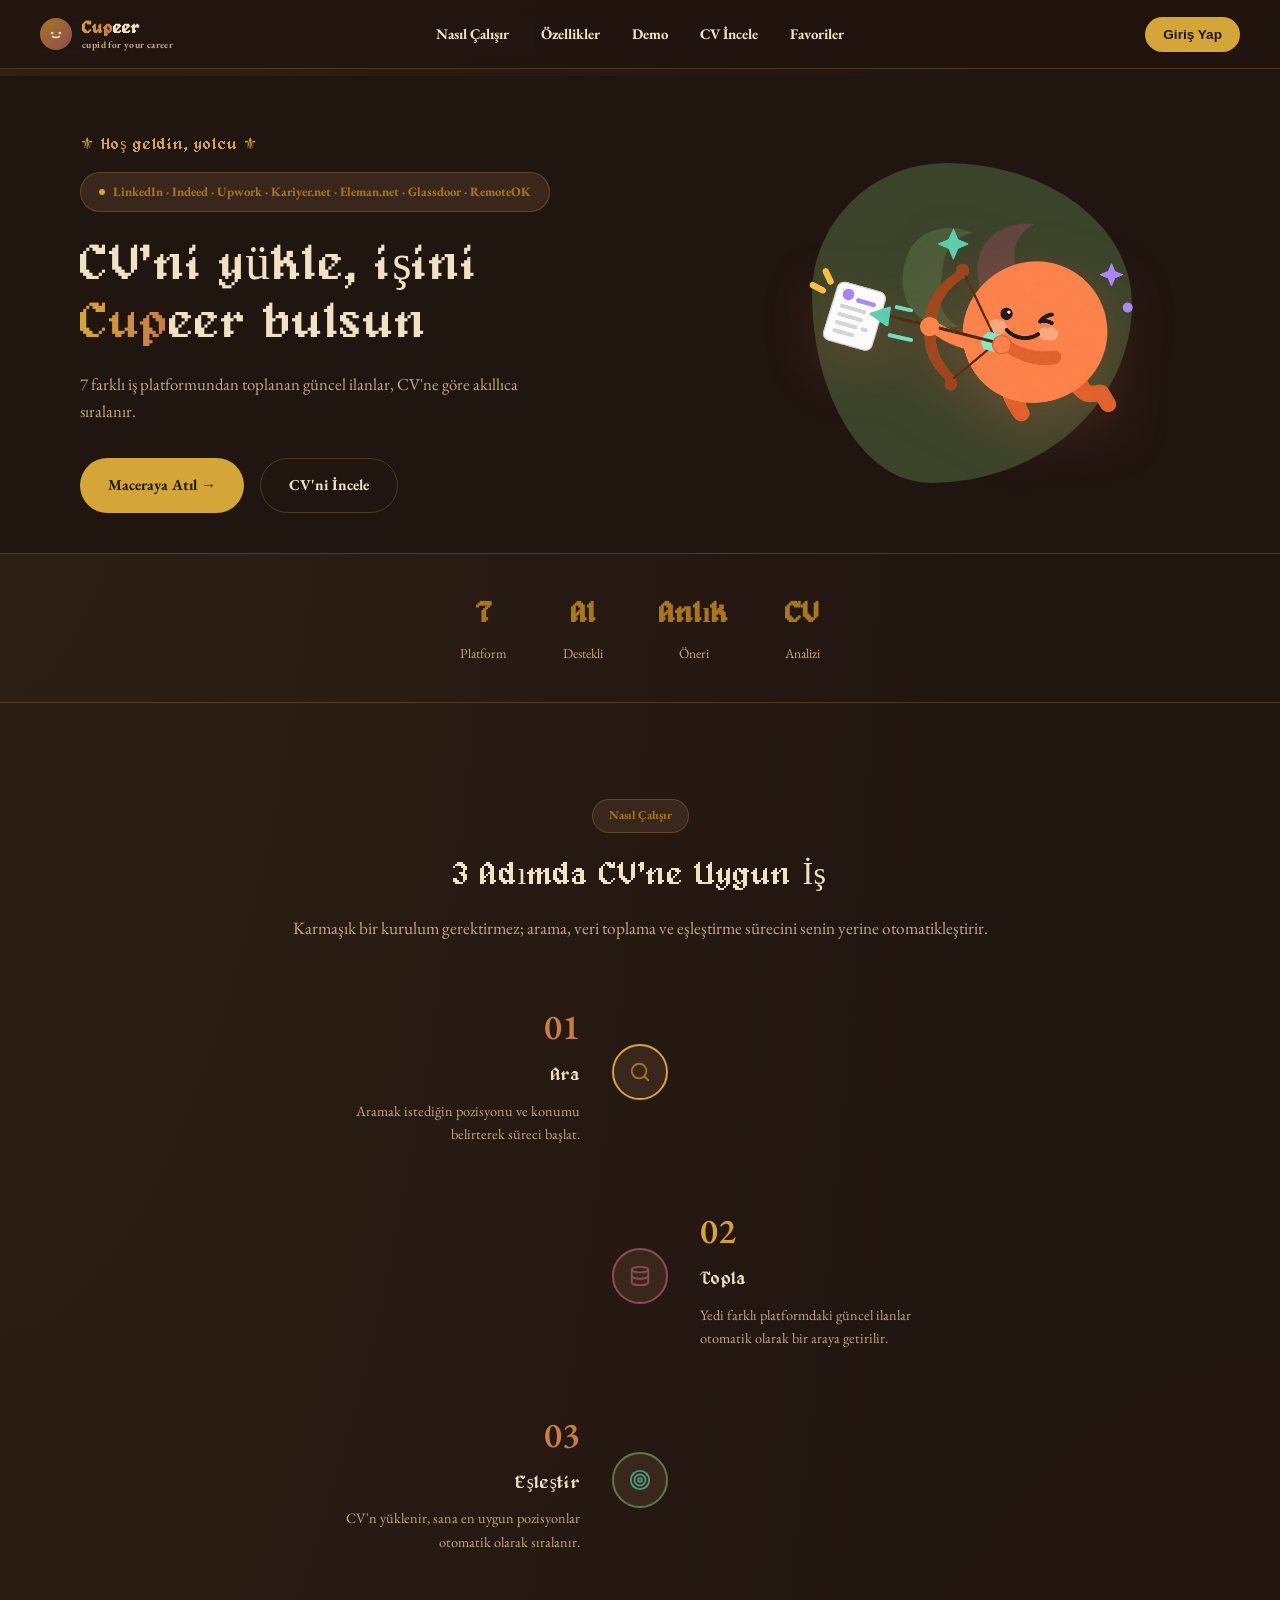
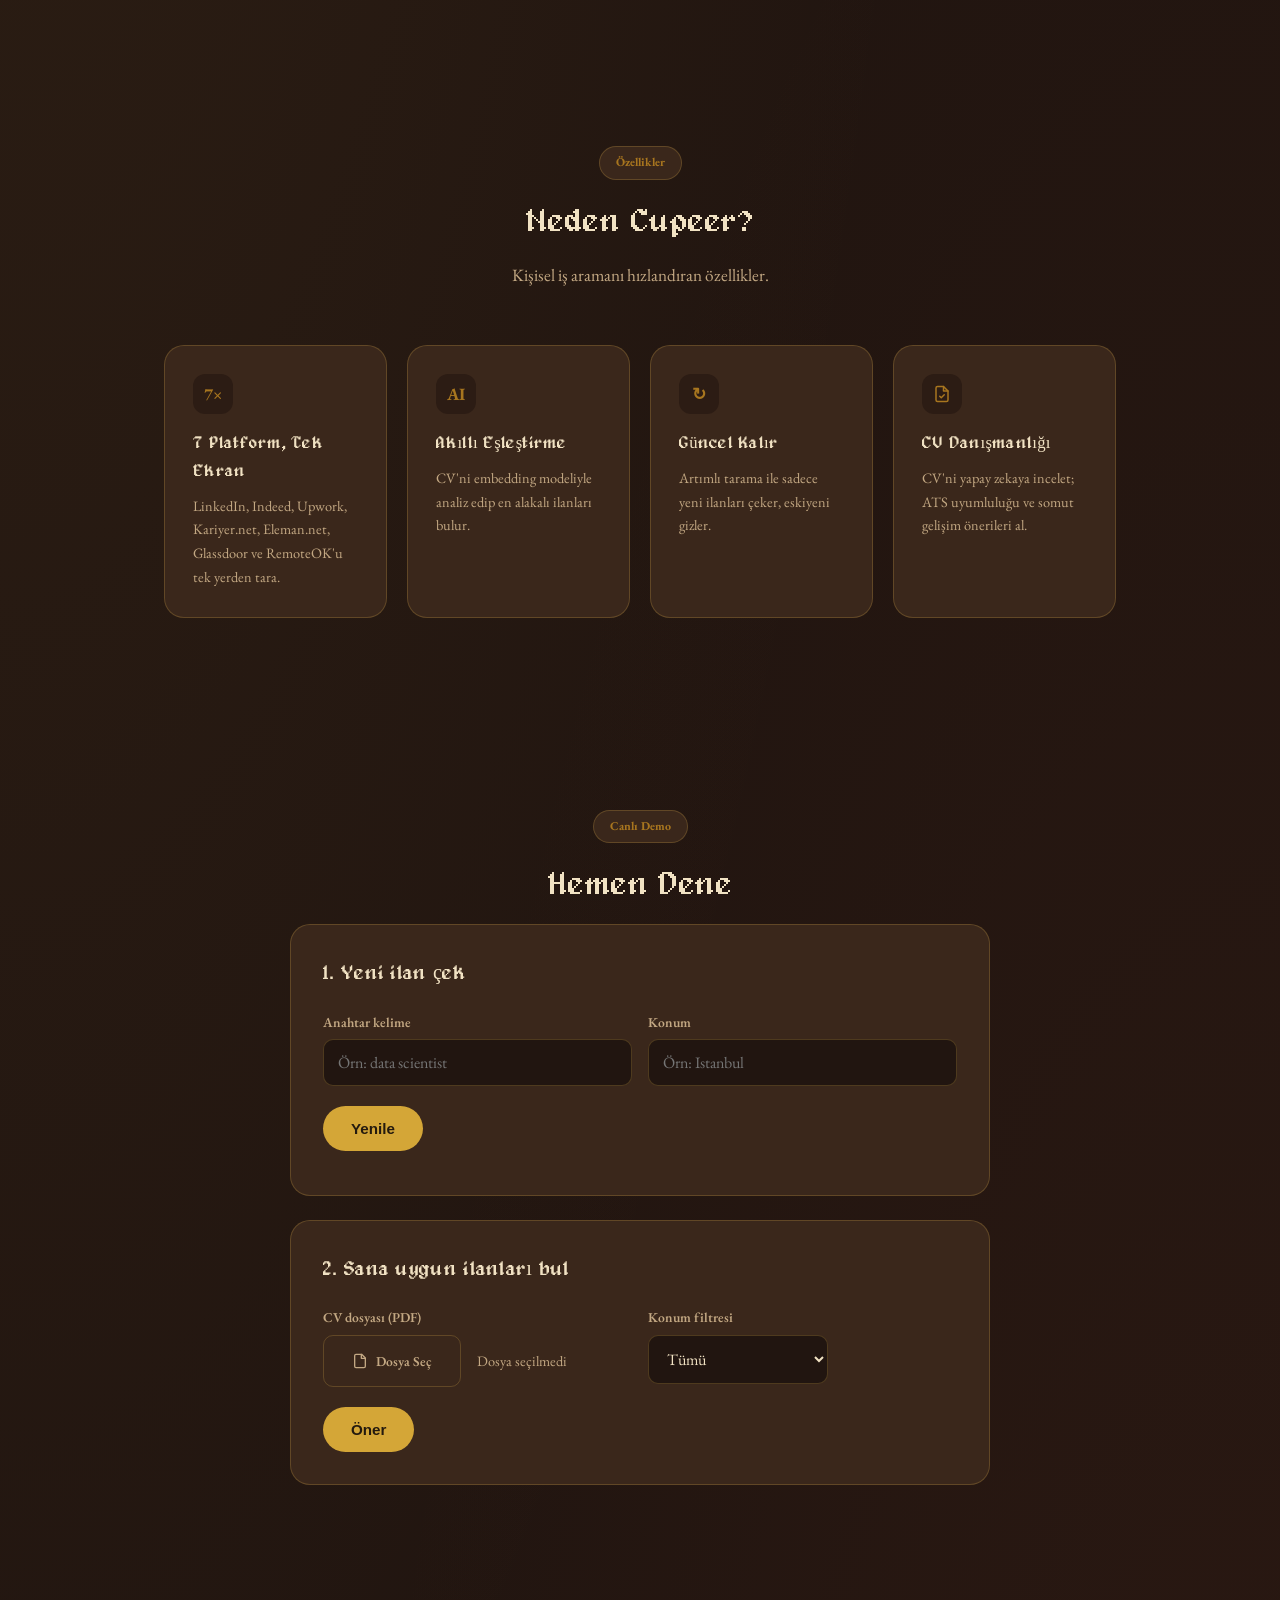
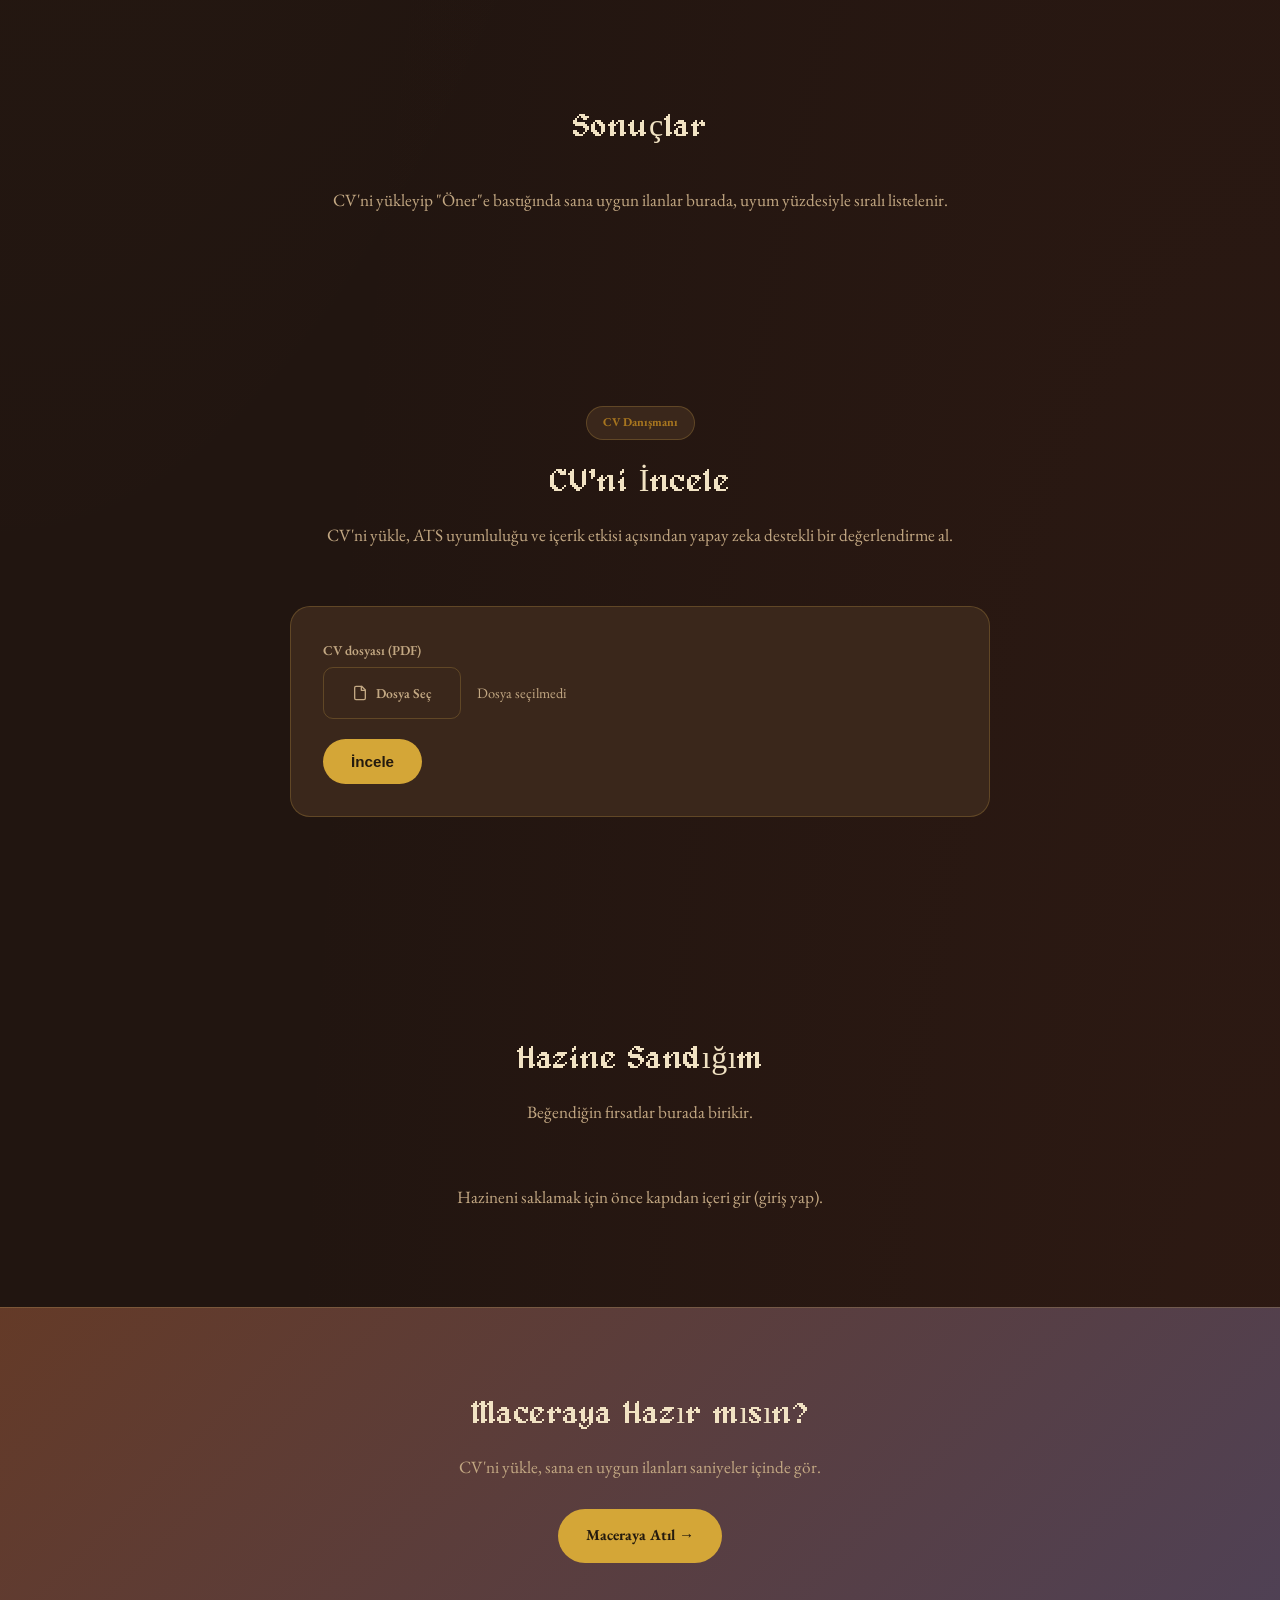
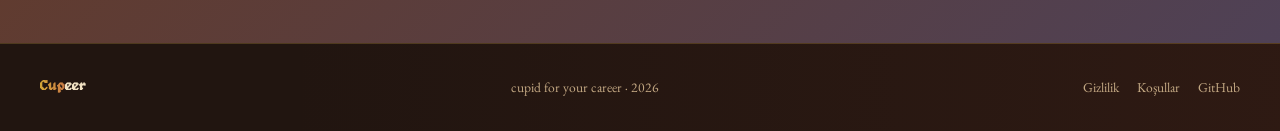
==== commit 257460bc: "Yazı tiplerini kendi sunucumuzdan ver, CSP'den Google'ı kaldır" ====
--- a/frontend/index.html
+++ b/frontend/index.html
@@ -36,11 +36,7 @@
     <meta property="og:image:alt" content="Cupeer logosu ve ok-yay tutan turuncu maskot" />
     <meta name="twitter:card" content="summary_large_image" />
 
-    <link rel="preconnect" href="https://fonts.googleapis.com" />
-    <link
-      href="https://fonts.googleapis.com/css2?family=EB+Garamond:ital,wght@0,400;0,600;0,700;1,400&display=swap"
-      rel="stylesheet"
-    />
+    <link rel="preload" href="fonts/EBGaramond-latin.woff2" as="font" type="font/woff2" crossorigin />
     <link rel="stylesheet" href="style.css" />
   </head>
   <body>
--- a/frontend/style.css
+++ b/frontend/style.css
@@ -1,3 +1,37 @@
+/* EB Garamond (OFL), kendi sunucumuzdan; Türkçe karakterler latin-ext alt kümesinde */
+@font-face {
+  font-family: "EB Garamond";
+  src: url("fonts/EBGaramond-latin-ext.woff2") format("woff2");
+  font-style: normal;
+  font-weight: 400 700;
+  font-display: swap;
+  unicode-range: U+0100-02BA, U+02BD-02C5, U+02C7-02CC, U+02CE-02D7, U+02DD-02FF, U+0304, U+0308, U+0329, U+1D00-1DBF, U+1E00-1E9F, U+1EF2-1EFF, U+2020, U+20A0-20AB, U+20AD-20C0, U+2113, U+2C60-2C7F, U+A720-A7FF;
+}
+@font-face {
+  font-family: "EB Garamond";
+  src: url("fonts/EBGaramond-latin.woff2") format("woff2");
+  font-style: normal;
+  font-weight: 400 700;
+  font-display: swap;
+  unicode-range: U+0000-00FF, U+0131, U+0152-0153, U+02BB-02BC, U+02C6, U+02DA, U+02DC, U+0304, U+0308, U+0329, U+2000-206F, U+20AC, U+2122, U+2191, U+2193, U+2212, U+2215, U+FEFF, U+FFFD;
+}
+@font-face {
+  font-family: "EB Garamond";
+  src: url("fonts/EBGaramond-italic-latin-ext.woff2") format("woff2");
+  font-style: italic;
+  font-weight: 400;
+  font-display: swap;
+  unicode-range: U+0100-02BA, U+02BD-02C5, U+02C7-02CC, U+02CE-02D7, U+02DD-02FF, U+0304, U+0308, U+0329, U+1D00-1DBF, U+1E00-1E9F, U+1EF2-1EFF, U+2020, U+20A0-20AB, U+20AD-20C0, U+2113, U+2C60-2C7F, U+A720-A7FF;
+}
+@font-face {
+  font-family: "EB Garamond";
+  src: url("fonts/EBGaramond-italic-latin.woff2") format("woff2");
+  font-style: italic;
+  font-weight: 400;
+  font-display: swap;
+  unicode-range: U+0000-00FF, U+0131, U+0152-0153, U+02BB-02BC, U+02C6, U+02DA, U+02DC, U+0304, U+0308, U+0329, U+2000-206F, U+20AC, U+2122, U+2191, U+2193, U+2212, U+2215, U+FEFF, U+FFFD;
+}
+
 @font-face {
   font-family: "Alagard";
   src: url("fonts/alagard.ttf") format("truetype");
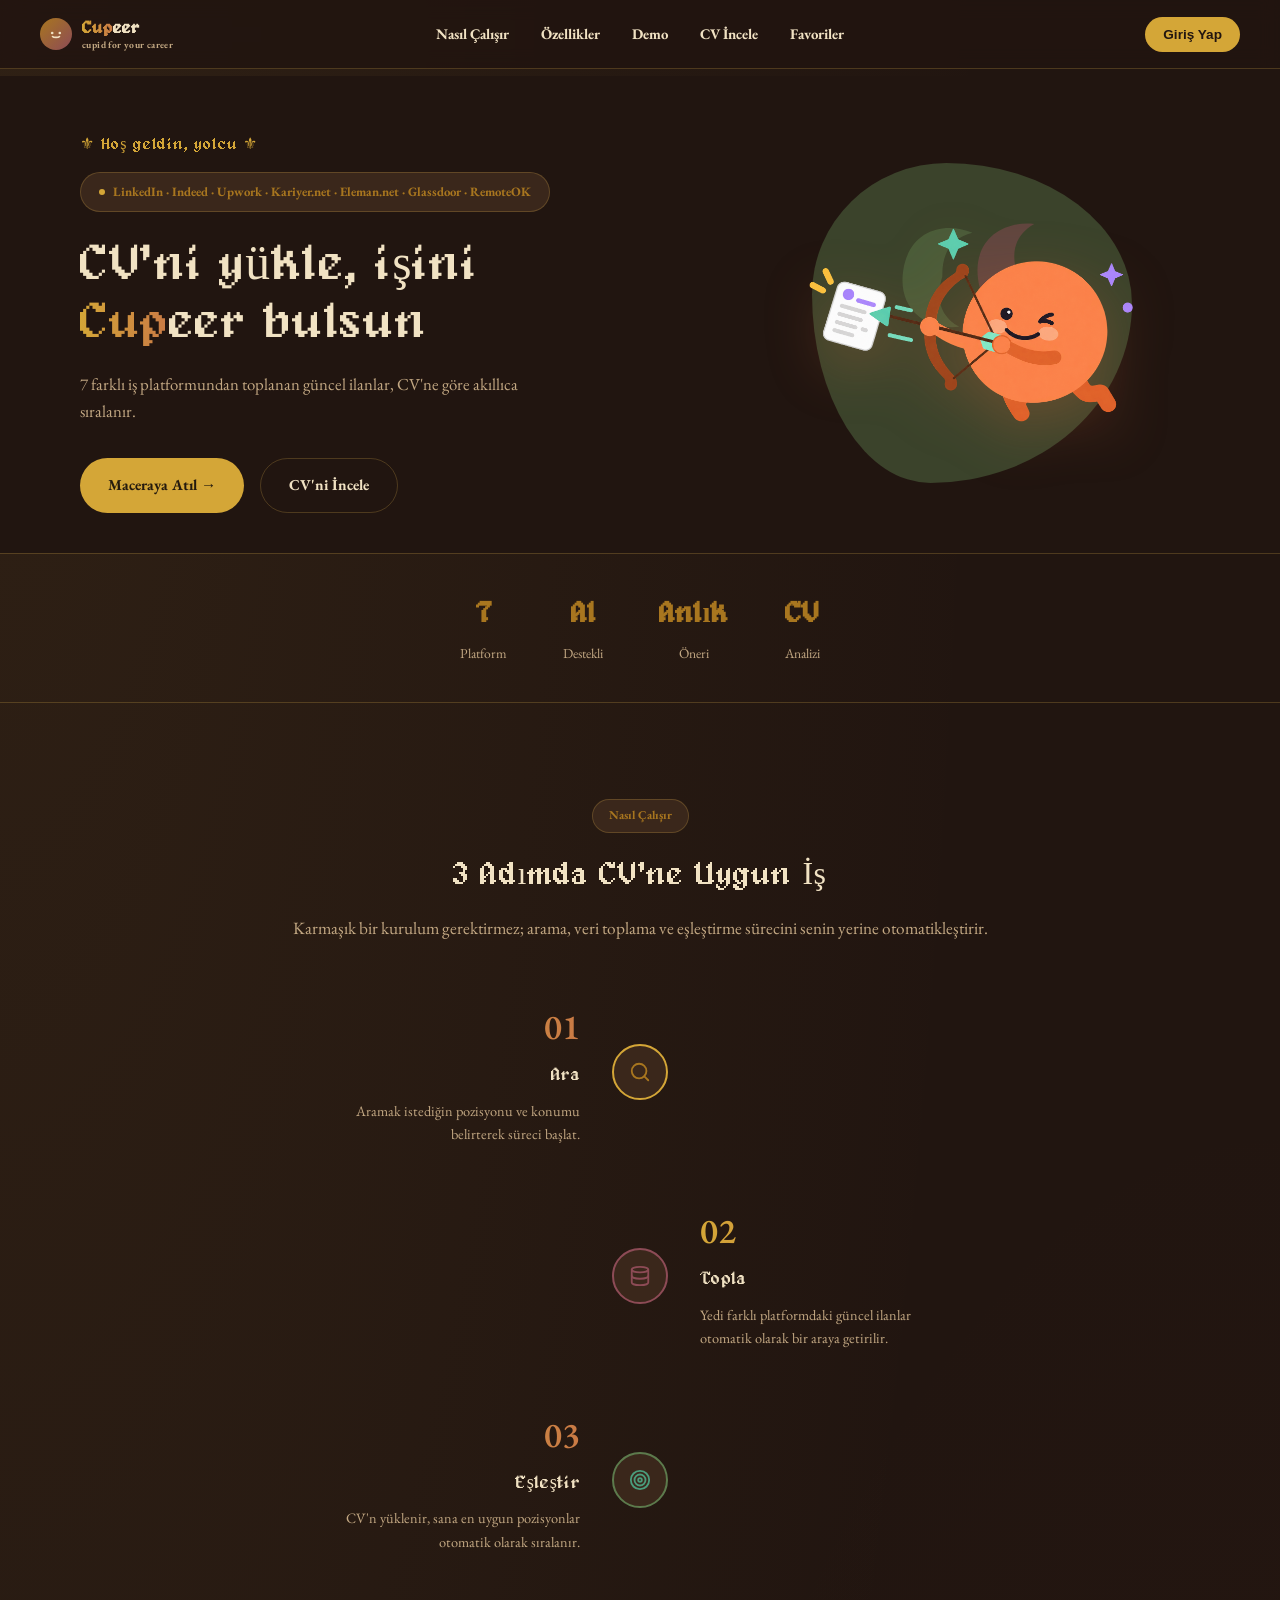
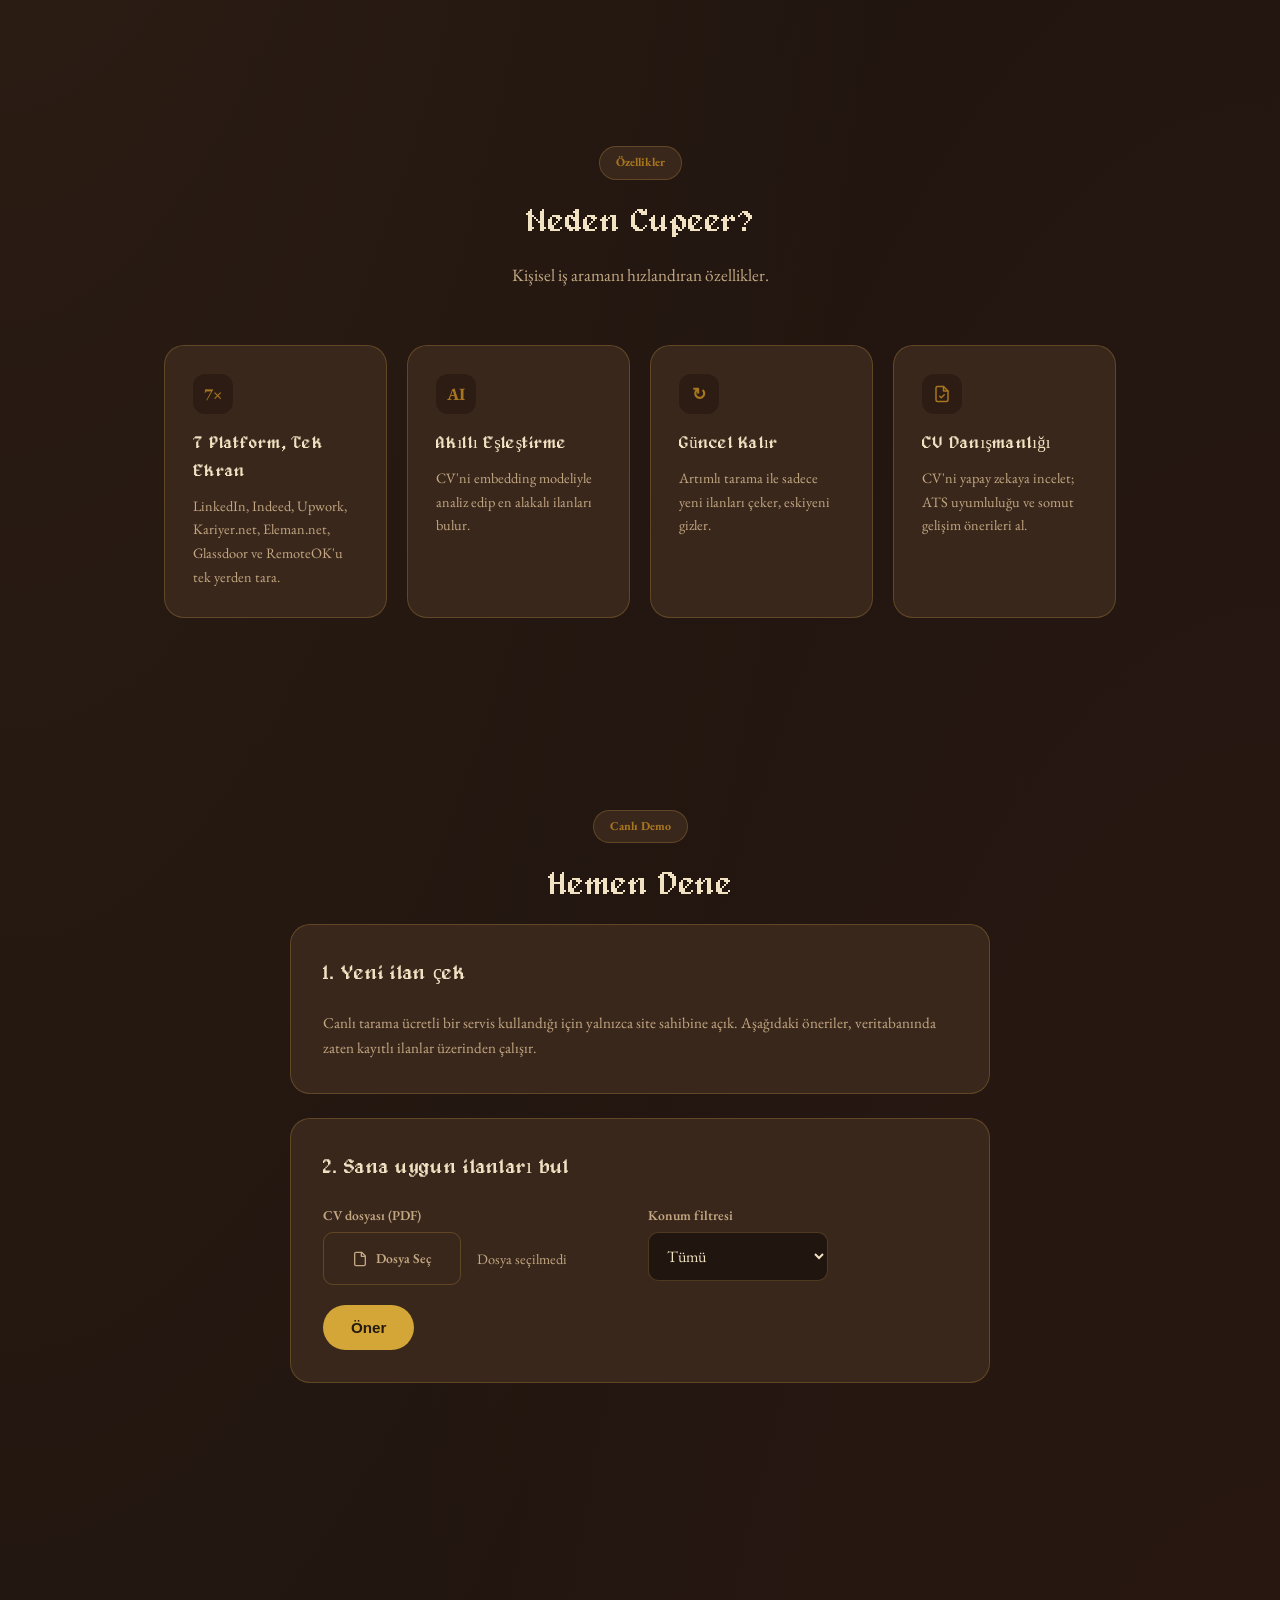
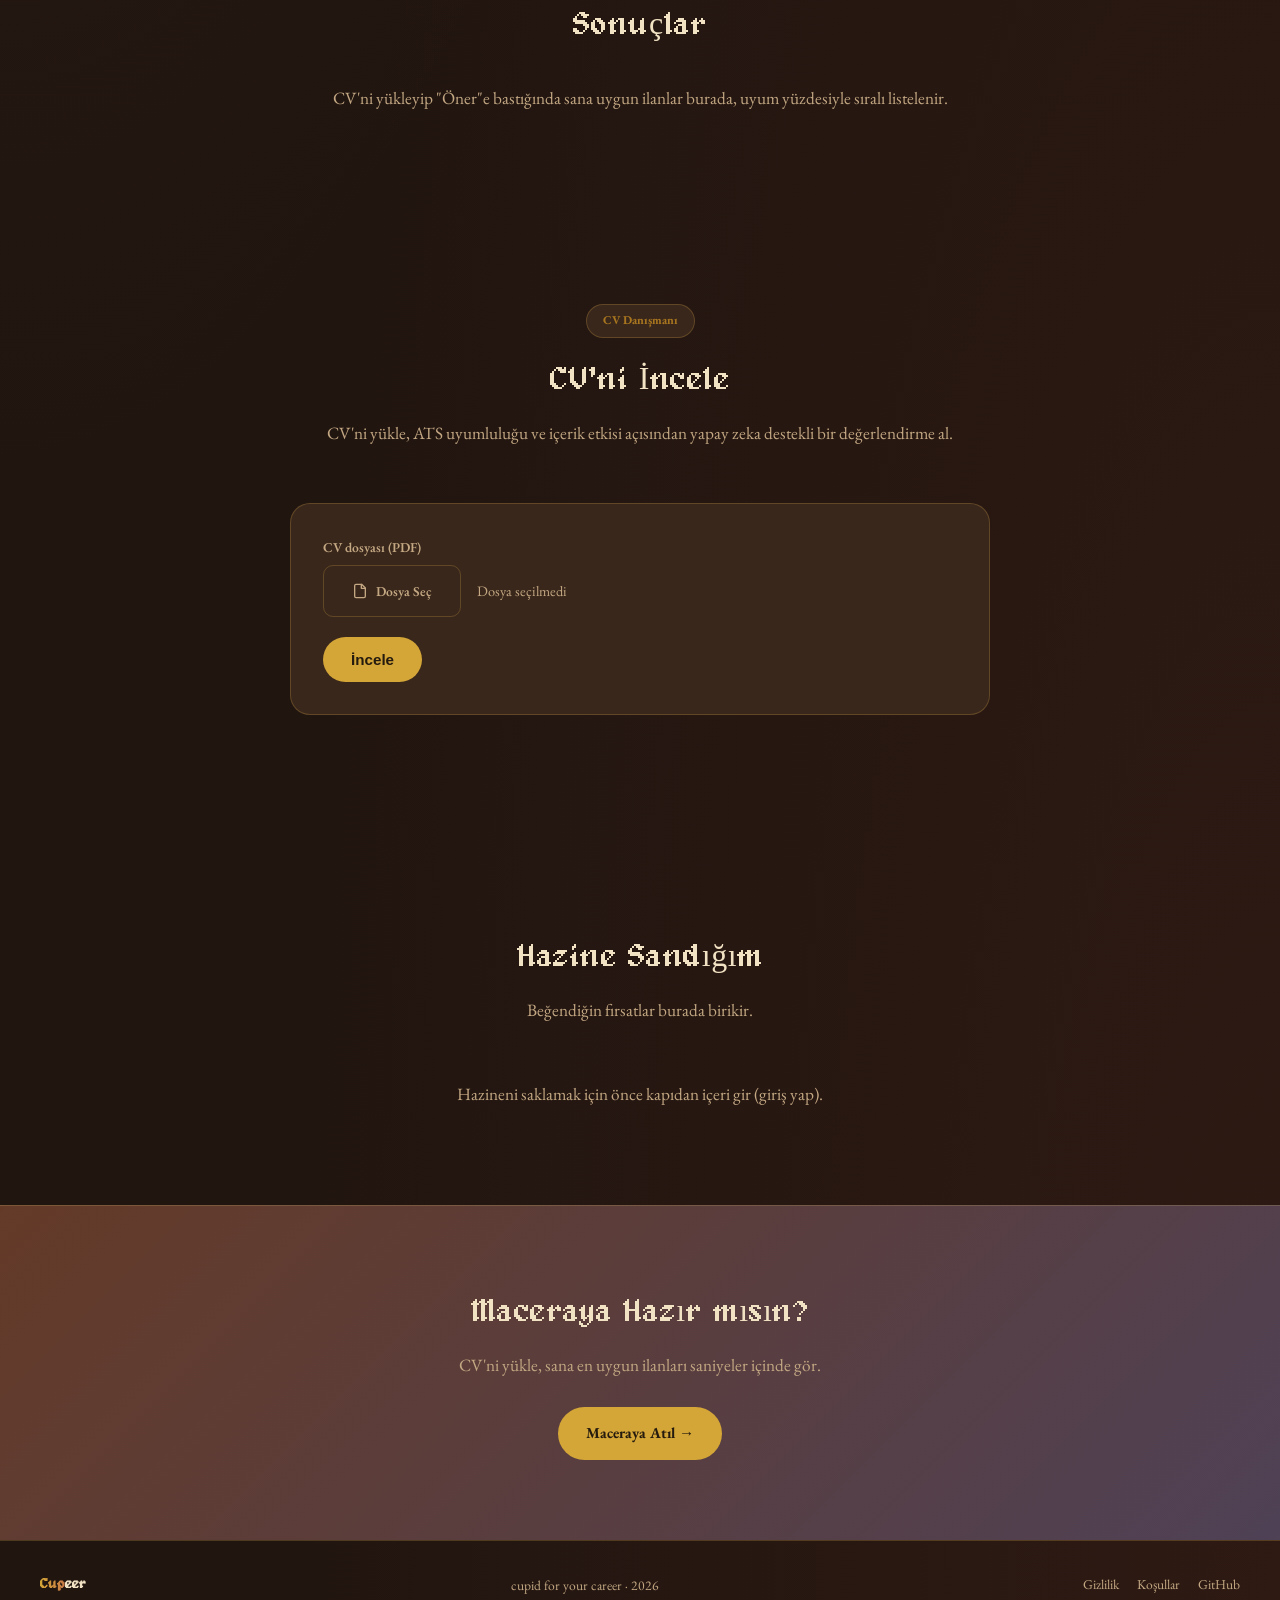
==== commit 67548886: "Ilan cekmeyi sadece site sahibine ac (Google oturumu + izinli e-posta)" ====
--- a/frontend/index.html
+++ b/frontend/index.html
@@ -282,6 +282,11 @@
 
       <div class="card">
         <h3>1. Yeni ilan çek</h3>
+        <p id="refresh-locked" class="card-note">
+          Canlı tarama ücretli bir servis kullandığı için yalnızca site sahibine açık. Aşağıdaki
+          öneriler, veritabanında zaten kayıtlı ilanlar üzerinden çalışır.
+        </p>
+        <div id="refresh-form" class="hidden-field">
         <div class="inputs-row">
           <div class="field">
             <label>Anahtar kelime</label>
@@ -294,6 +299,7 @@
         </div>
         <button id="refresh-btn" class="btn btn-primary">Yenile</button>
         <p id="refresh-status" role="status" aria-live="polite"></p>
+        </div>
       </div>
 
       <div class="card">
--- a/frontend/style.css
+++ b/frontend/style.css
@@ -1621,3 +1621,8 @@
     padding: 10px 14px;
   }
 }
+
+.card-note {
+  color: var(--text-secondary);
+  font-size: 0.95rem;
+}
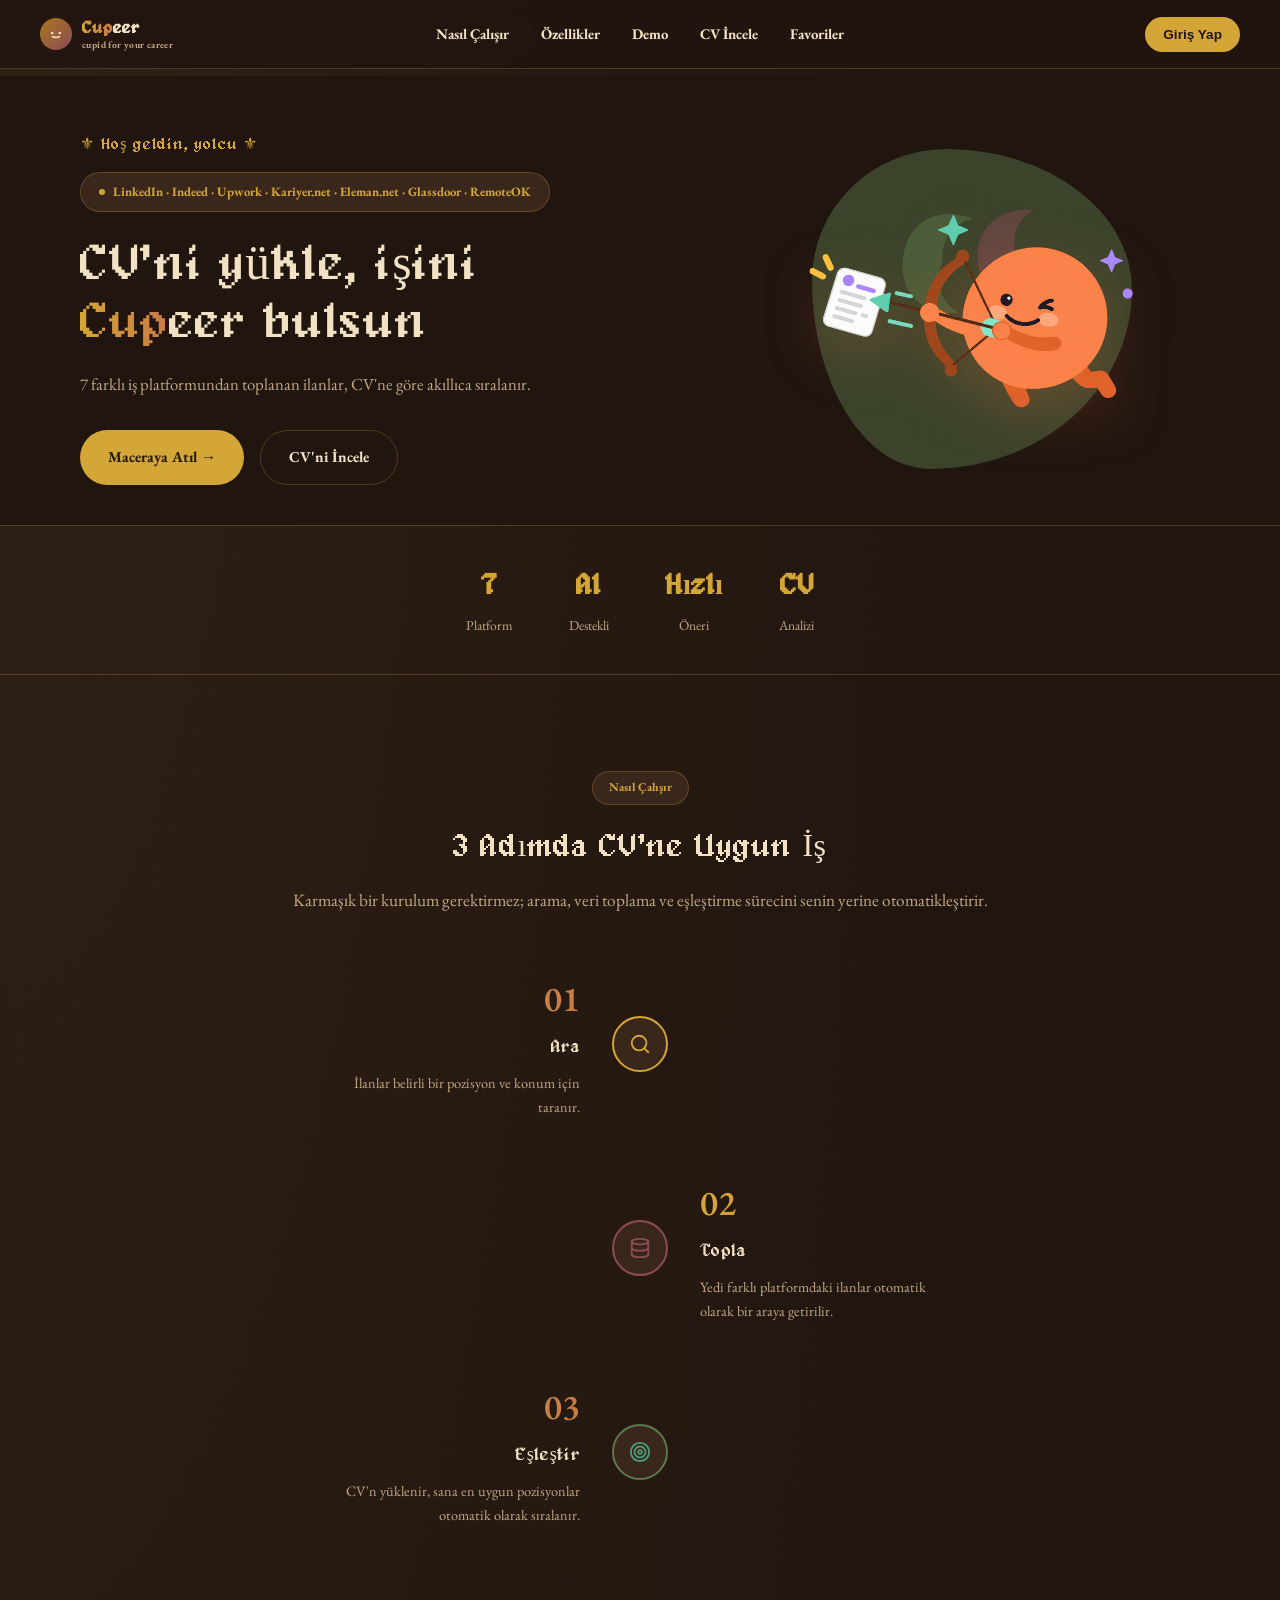
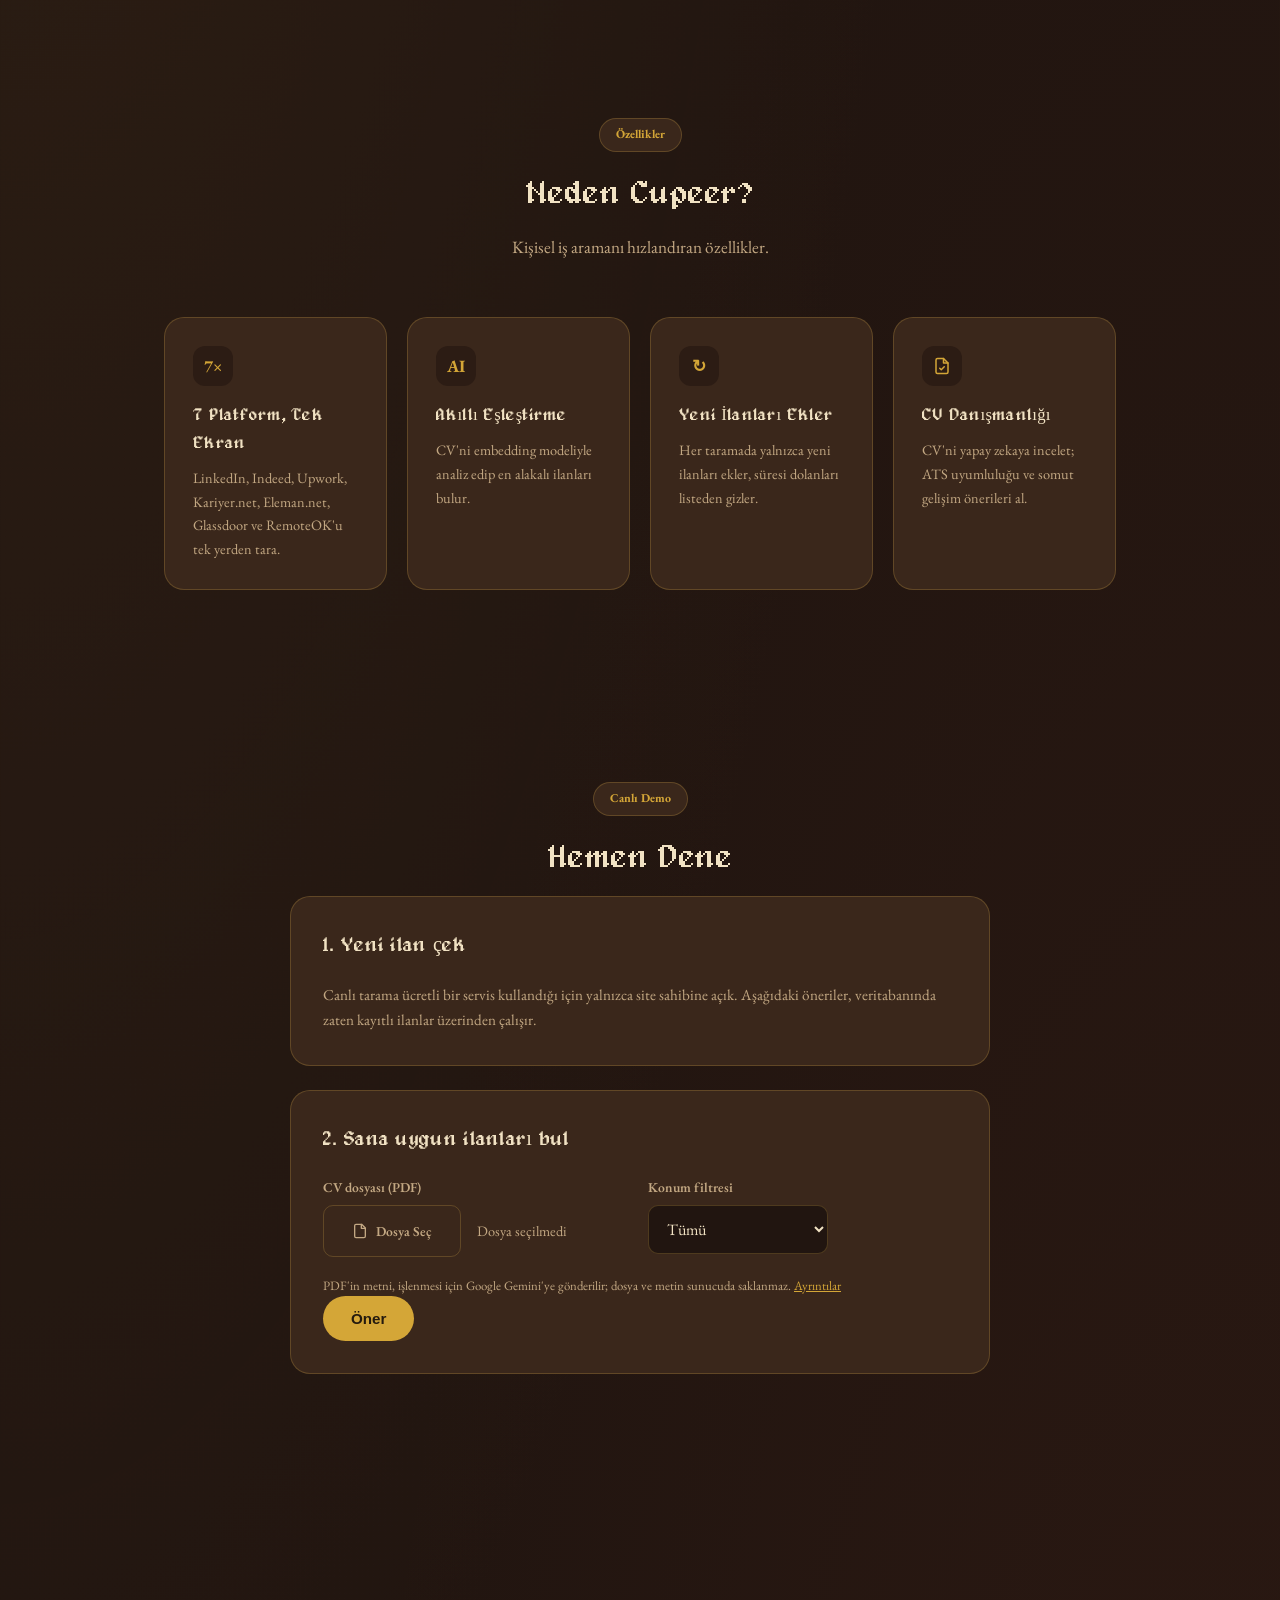
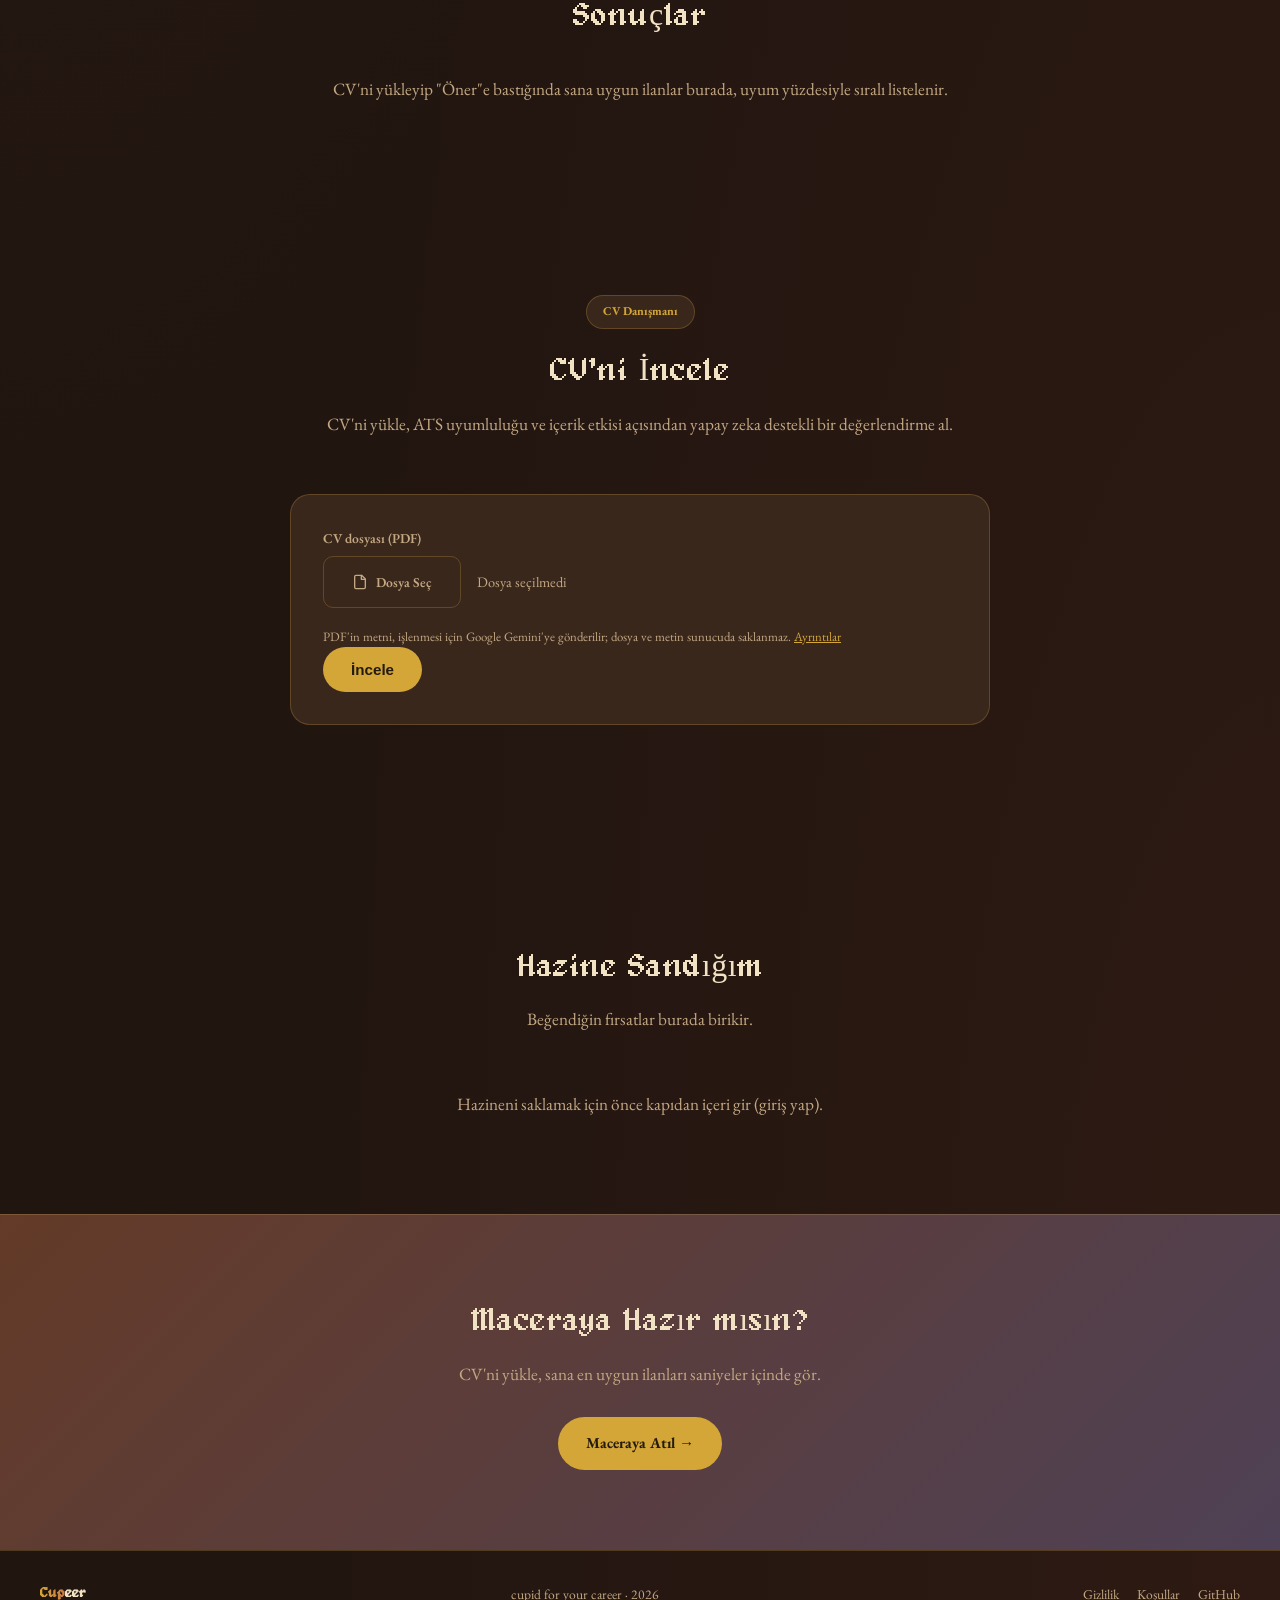
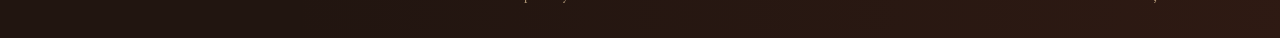
==== commit 4b643b99: "Kayıt onayı, yaş sınırı, CV aydınlatması, kontrast ve klavye düzeltmeleri, font kredisi" ====
--- a/frontend/index.html
+++ b/frontend/index.html
@@ -40,6 +40,7 @@
     <link rel="stylesheet" href="style.css" />
   </head>
   <body>
+    <a class="skip-link" href="#main">İçeriğe geç</a>
     <nav class="navbar">
       <div class="nav-brand">
         <span class="logo-mark">
@@ -100,6 +101,13 @@
           <input type="email" id="register-email" required autocomplete="email" />
           <label for="register-password">Şifre</label>
           <input type="password" id="register-password" required minlength="8" autocomplete="new-password" />
+          <label class="consent" for="register-consent">
+            <input type="checkbox" id="register-consent" required />
+            <span>
+              16 yaşından büyüğüm; <a href="/terms/" target="_blank" rel="noopener">Kullanım Koşulları</a>'nı ve
+              <a href="/privacy/" target="_blank" rel="noopener">Gizlilik Politikası</a>'nı kabul ediyorum.
+            </span>
+          </label>
           <p class="auth-error" id="register-error" role="alert"></p>
           <button type="submit" class="btn btn-primary">Kayıt Ol</button>
         </form>
@@ -115,6 +123,11 @@
           </svg>
           Google ile devam et
         </a>
+        <p class="auth-legal">
+          Google ile devam ederek 16 yaşından büyük olduğunu ve
+          <a href="/terms/" target="_blank" rel="noopener">Koşullar</a> ile
+          <a href="/privacy/" target="_blank" rel="noopener">Gizlilik Politikası</a>'nı kabul ettiğini belirtirsin.
+        </p>
       </div>
     </div>
 
@@ -147,6 +160,7 @@
       </div>
     </div>
 
+    <main id="main">
     <section class="hero reveal">
       <div class="hero-inner">
         <div class="hero-copy">
@@ -161,7 +175,7 @@
             >
           </h1>
           <p class="hero-subtitle">
-            7 farklı iş platformundan toplanan güncel ilanlar, CV'ne göre
+            7 farklı iş platformundan toplanan ilanlar, CV'ne göre
             akıllıca sıralanır.
           </p>
           <div class="hero-actions">
@@ -192,7 +206,7 @@
         ><span class="stat-label">Destekli</span>
       </div>
       <div class="stat">
-        <span class="stat-number">Anlık</span
+        <span class="stat-number">Hızlı</span
         ><span class="stat-label">Öneri</span>
       </div>
       <div class="stat">
@@ -214,20 +228,20 @@
           <div class="timeline-content">
             <span class="timeline-number gradient-text">01</span>
             <h3>Ara</h3>
-            <p>Aramak istediğin pozisyonu ve konumu belirterek süreci başlat.</p>
+            <p>İlanlar belirli bir pozisyon ve konum için taranır.</p>
           </div>
           <div class="timeline-node">
-            <svg xmlns="http://www.w3.org/2000/svg" width="22" height="22" viewBox="0 0 24 24" fill="none" stroke="currentColor" stroke-width="2" stroke-linecap="round" stroke-linejoin="round"><circle cx="11" cy="11" r="8"/><path d="m21 21-4.3-4.3"/></svg>
+            <svg aria-hidden="true" focusable="false" xmlns="http://www.w3.org/2000/svg" width="22" height="22" viewBox="0 0 24 24" fill="none" stroke="currentColor" stroke-width="2" stroke-linecap="round" stroke-linejoin="round"><circle cx="11" cy="11" r="8"/><path d="m21 21-4.3-4.3"/></svg>
           </div>
         </div>
         <div class="timeline-item reverse">
           <div class="timeline-content">
             <span class="timeline-number gradient-text">02</span>
             <h3>Topla</h3>
-            <p>Yedi farklı platformdaki güncel ilanlar otomatik olarak bir araya getirilir.</p>
+            <p>Yedi farklı platformdaki ilanlar otomatik olarak bir araya getirilir.</p>
           </div>
           <div class="timeline-node">
-            <svg xmlns="http://www.w3.org/2000/svg" width="22" height="22" viewBox="0 0 24 24" fill="none" stroke="currentColor" stroke-width="2" stroke-linecap="round" stroke-linejoin="round"><ellipse cx="12" cy="5" rx="9" ry="3"/><path d="M3 5V19A9 3 0 0 0 21 19V5"/><path d="M3 12A9 3 0 0 0 21 12"/></svg>
+            <svg aria-hidden="true" focusable="false" xmlns="http://www.w3.org/2000/svg" width="22" height="22" viewBox="0 0 24 24" fill="none" stroke="currentColor" stroke-width="2" stroke-linecap="round" stroke-linejoin="round"><ellipse cx="12" cy="5" rx="9" ry="3"/><path d="M3 5V19A9 3 0 0 0 21 19V5"/><path d="M3 12A9 3 0 0 0 21 12"/></svg>
           </div>
         </div>
         <div class="timeline-item">
@@ -237,7 +251,7 @@
             <p>CV'n yüklenir, sana en uygun pozisyonlar otomatik olarak sıralanır.</p>
           </div>
           <div class="timeline-node">
-            <svg xmlns="http://www.w3.org/2000/svg" width="22" height="22" viewBox="0 0 24 24" fill="none" stroke="currentColor" stroke-width="2" stroke-linecap="round" stroke-linejoin="round"><circle cx="12" cy="12" r="10"/><circle cx="12" cy="12" r="6"/><circle cx="12" cy="12" r="2"/></svg>
+            <svg aria-hidden="true" focusable="false" xmlns="http://www.w3.org/2000/svg" width="22" height="22" viewBox="0 0 24 24" fill="none" stroke="currentColor" stroke-width="2" stroke-linecap="round" stroke-linejoin="round"><circle cx="12" cy="12" r="10"/><circle cx="12" cy="12" r="6"/><circle cx="12" cy="12" r="2"/></svg>
           </div>
         </div>
       </div>
@@ -265,11 +279,11 @@
         </div>
         <div class="feature-card">
           <div class="icon-badge">↻</div>
-          <h3>Güncel Kalır</h3>
-          <p>Artımlı tarama ile sadece yeni ilanları çeker, eskiyeni gizler.</p>
+          <h3>Yeni İlanları Ekler</h3>
+          <p>Her taramada yalnızca yeni ilanları ekler, süresi dolanları listeden gizler.</p>
         </div>
         <div class="feature-card">
-          <div class="icon-badge"><svg xmlns="http://www.w3.org/2000/svg" width="18" height="18" viewBox="0 0 24 24" fill="none" stroke="currentColor" stroke-width="2" stroke-linecap="round" stroke-linejoin="round"><path d="M14 2H6a2 2 0 0 0-2 2v16a2 2 0 0 0 2 2h12a2 2 0 0 0 2-2V8z"/><path d="M14 2v6h6"/><path d="M9 15l2 2 4-4"/></svg></div>
+          <div class="icon-badge"><svg aria-hidden="true" focusable="false" xmlns="http://www.w3.org/2000/svg" width="18" height="18" viewBox="0 0 24 24" fill="none" stroke="currentColor" stroke-width="2" stroke-linecap="round" stroke-linejoin="round"><path d="M14 2H6a2 2 0 0 0-2 2v16a2 2 0 0 0 2 2h12a2 2 0 0 0 2-2V8z"/><path d="M14 2v6h6"/><path d="M9 15l2 2 4-4"/></svg></div>
           <h3>CV Danışmanlığı</h3>
           <p>CV'ni yapay zekaya incelet; ATS uyumluluğu ve somut gelişim önerileri al.</p>
         </div>
@@ -289,11 +303,11 @@
         <div id="refresh-form" class="hidden-field">
         <div class="inputs-row">
           <div class="field">
-            <label>Anahtar kelime</label>
+            <label for="keywords">Anahtar kelime</label>
             <input type="text" id="keywords" placeholder="Örn: data scientist" />
           </div>
           <div class="field">
-            <label>Konum</label>
+            <label for="scrape-location">Konum</label>
             <input type="text" id="scrape-location" placeholder="Örn: Istanbul" />
           </div>
         </div>
@@ -315,14 +329,14 @@
                 class="file-input-hidden"
               />
               <label for="cv-file" class="btn btn-outline file-select-btn">
-                <svg xmlns="http://www.w3.org/2000/svg" width="16" height="16" viewBox="0 0 24 24" fill="none" stroke="currentColor" stroke-width="2" stroke-linecap="round" stroke-linejoin="round"><path d="M14.5 2H6a2 2 0 0 0-2 2v16a2 2 0 0 0 2 2h12a2 2 0 0 0 2-2V7.5z"/><path d="M14 2v6h6"/></svg>
+                <svg aria-hidden="true" focusable="false" xmlns="http://www.w3.org/2000/svg" width="16" height="16" viewBox="0 0 24 24" fill="none" stroke="currentColor" stroke-width="2" stroke-linecap="round" stroke-linejoin="round"><path d="M14.5 2H6a2 2 0 0 0-2 2v16a2 2 0 0 0 2 2h12a2 2 0 0 0 2-2V7.5z"/><path d="M14 2v6h6"/></svg>
                 Dosya Seç
               </label>
               <span id="file-name" class="file-name">Dosya seçilmedi</span>
             </div>
           </div>
           <div class="field">
-            <label>Konum filtresi</label>
+            <label for="recommend-location">Konum filtresi</label>
             <select id="recommend-location">
               <option value="">Tümü</option>
               <option value="Türkiye">Türkiye</option>
@@ -342,6 +356,10 @@
             </select>
           </div>
         </div>
+        <p class="upload-note">
+          PDF'in metni, işlenmesi için Google Gemini'ye gönderilir; dosya ve metin sunucuda saklanmaz.
+          <a href="/privacy/" target="_blank" rel="noopener">Ayrıntılar</a>
+        </p>
         <p id="cv-status" role="status" aria-live="polite"></p>
         <textarea id="profile-text" class="hidden-field"></textarea>
         <button id="recommend-btn" class="btn btn-primary">Öner</button>
@@ -377,13 +395,17 @@
                 class="file-input-hidden"
               />
               <label for="cv-review-file" class="btn btn-outline file-select-btn">
-                <svg xmlns="http://www.w3.org/2000/svg" width="16" height="16" viewBox="0 0 24 24" fill="none" stroke="currentColor" stroke-width="2" stroke-linecap="round" stroke-linejoin="round"><path d="M14.5 2H6a2 2 0 0 0-2 2v16a2 2 0 0 0 2 2h12a2 2 0 0 0 2-2V7.5z"/><path d="M14 2v6h6"/></svg>
+                <svg aria-hidden="true" focusable="false" xmlns="http://www.w3.org/2000/svg" width="16" height="16" viewBox="0 0 24 24" fill="none" stroke="currentColor" stroke-width="2" stroke-linecap="round" stroke-linejoin="round"><path d="M14.5 2H6a2 2 0 0 0-2 2v16a2 2 0 0 0 2 2h12a2 2 0 0 0 2-2V7.5z"/><path d="M14 2v6h6"/></svg>
                 Dosya Seç
               </label>
               <span id="cv-review-file-name" class="file-name">Dosya seçilmedi</span>
             </div>
           </div>
         </div>
+        <p class="upload-note">
+          PDF'in metni, işlenmesi için Google Gemini'ye gönderilir; dosya ve metin sunucuda saklanmaz.
+          <a href="/privacy/" target="_blank" rel="noopener">Ayrıntılar</a>
+        </p>
         <p id="cv-review-status" role="status" aria-live="polite"></p>
         <button id="cv-review-btn" class="btn btn-primary">İncele</button>
       </div>
@@ -428,6 +450,8 @@
       <p>CV'ni yükle, sana en uygun ilanları saniyeler içinde gör.</p>
       <a href="#tool" class="btn btn-primary">Maceraya Atıl →</a>
     </section>
+
+    </main>
 
     <footer>
       <span class="brand"><span class="gradient-text">Cup</span>eer</span>
--- a/frontend/style.css
+++ b/frontend/style.css
@@ -135,7 +135,7 @@
 }
 .btn-white {
   background: white;
-  color: var(--primary-dark);
+  color: var(--primary);
 }
 .btn-white:hover {
   transform: translateY(-2px);
@@ -228,7 +228,7 @@
   transition: transform 0.25s ease;
 }
 .nav-links a:hover {
-  color: var(--primary-dark);
+  color: var(--primary);
 }
 .nav-links a:hover::after {
   transform: scaleX(1);
@@ -360,7 +360,7 @@
 }
 .auth-tab.is-active {
   background: var(--surface);
-  color: var(--primary-dark);
+  color: var(--primary);
 }
 .auth-form {
   display: flex;
@@ -438,7 +438,7 @@
   border-radius: 100px;
   background: var(--surface);
   border: 1px solid var(--border);
-  color: var(--primary-dark);
+  color: var(--primary);
   font-weight: 700;
   font-size: 0.8rem;
   margin-bottom: 24px;
@@ -557,7 +557,7 @@
   font-family: var(--font-display);
   font-weight: 600;
   font-size: 1.8rem;
-  color: var(--primary-dark);
+  color: var(--primary);
 }
 .stat-label {
   color: var(--text-secondary);
@@ -580,7 +580,7 @@
   border-radius: 100px;
   background: var(--surface);
   border: 1px solid var(--border);
-  color: var(--primary-dark);
+  color: var(--primary);
   font-size: 0.75rem;
   font-weight: 700;
   margin-bottom: 16px;
@@ -650,7 +650,7 @@
   border-radius: 50%;
   background: var(--surface);
   border: 2px solid var(--primary);
-  color: var(--primary-dark);
+  color: var(--primary);
   display: flex;
   align-items: center;
   justify-content: center;
@@ -696,7 +696,7 @@
   height: 40px;
   border-radius: 12px;
   background: var(--bg-alt);
-  color: var(--primary-dark);
+  color: var(--primary);
   display: flex;
   align-items: center;
   justify-content: center;
@@ -822,7 +822,7 @@
   padding: 3px 10px;
   border-radius: 100px;
   background: var(--bg-alt);
-  color: var(--primary-dark);
+  color: var(--primary);
   flex-shrink: 0;
 }
 .favorite-btn {
@@ -902,7 +902,7 @@
   font-weight: 700;
 }
 .job-link {
-  color: var(--primary-dark);
+  color: var(--primary);
   font-weight: 700;
   transition: opacity 0.2s ease;
 }
@@ -912,7 +912,7 @@
 .cover-letter-btn {
   background: transparent;
   border: 1px solid var(--border);
-  color: var(--primary-dark);
+  color: var(--primary);
   font-size: 0.75rem;
   font-weight: 700;
   padding: 4px 12px;
@@ -1148,7 +1148,7 @@
   content: "→";
   position: absolute;
   left: 0;
-  color: var(--primary-dark);
+  color: var(--primary);
   font-weight: 700;
 }
 @media (max-width: 720px) {
@@ -1170,8 +1170,21 @@
 .file-select-btn {
   border-radius: 10px;
 }
+/* display:none klavyeyle erişimi keser; görünmez ama odaklanabilir bırak */
 .file-input-hidden {
-  display: none;
+  position: absolute;
+  width: 1px;
+  height: 1px;
+  margin: -1px;
+  padding: 0;
+  overflow: hidden;
+  clip: rect(0 0 0 0);
+  white-space: nowrap;
+  border: 0;
+}
+.file-input-hidden:focus-visible + .file-select-btn {
+  outline: 2px solid var(--primary);
+  outline-offset: 3px;
 }
 .file-name {
   color: var(--text-secondary);
@@ -1626,3 +1639,59 @@
   color: var(--text-secondary);
   font-size: 0.95rem;
 }
+
+
+::placeholder {
+  color: #9a8468;
+  opacity: 1;
+}
+
+.skip-link {
+  position: fixed;
+  top: 8px;
+  left: 8px;
+  z-index: 400;
+  padding: 10px 16px;
+  border-radius: 8px;
+  background: var(--primary);
+  color: #241a0e;
+  font-weight: 700;
+  transform: translateY(-200%);
+}
+.skip-link:focus {
+  transform: none;
+}
+
+.auth-form label.consent {
+  display: flex;
+  align-items: flex-start;
+  gap: 10px;
+  margin-top: 16px;
+  line-height: 1.4;
+  cursor: pointer;
+}
+.auth-form label.consent input {
+  width: auto;
+  flex-shrink: 0;
+  margin-top: 3px;
+  accent-color: var(--primary);
+}
+.consent a,
+.auth-legal a,
+.upload-note a {
+  color: var(--primary);
+  text-decoration: underline;
+}
+.auth-legal,
+.upload-note {
+  color: var(--text-secondary);
+  font-size: 0.8rem;
+  line-height: 1.45;
+}
+.auth-legal {
+  margin-top: 14px;
+  text-align: center;
+}
+.upload-note {
+  margin: 10px 0 0;
+}
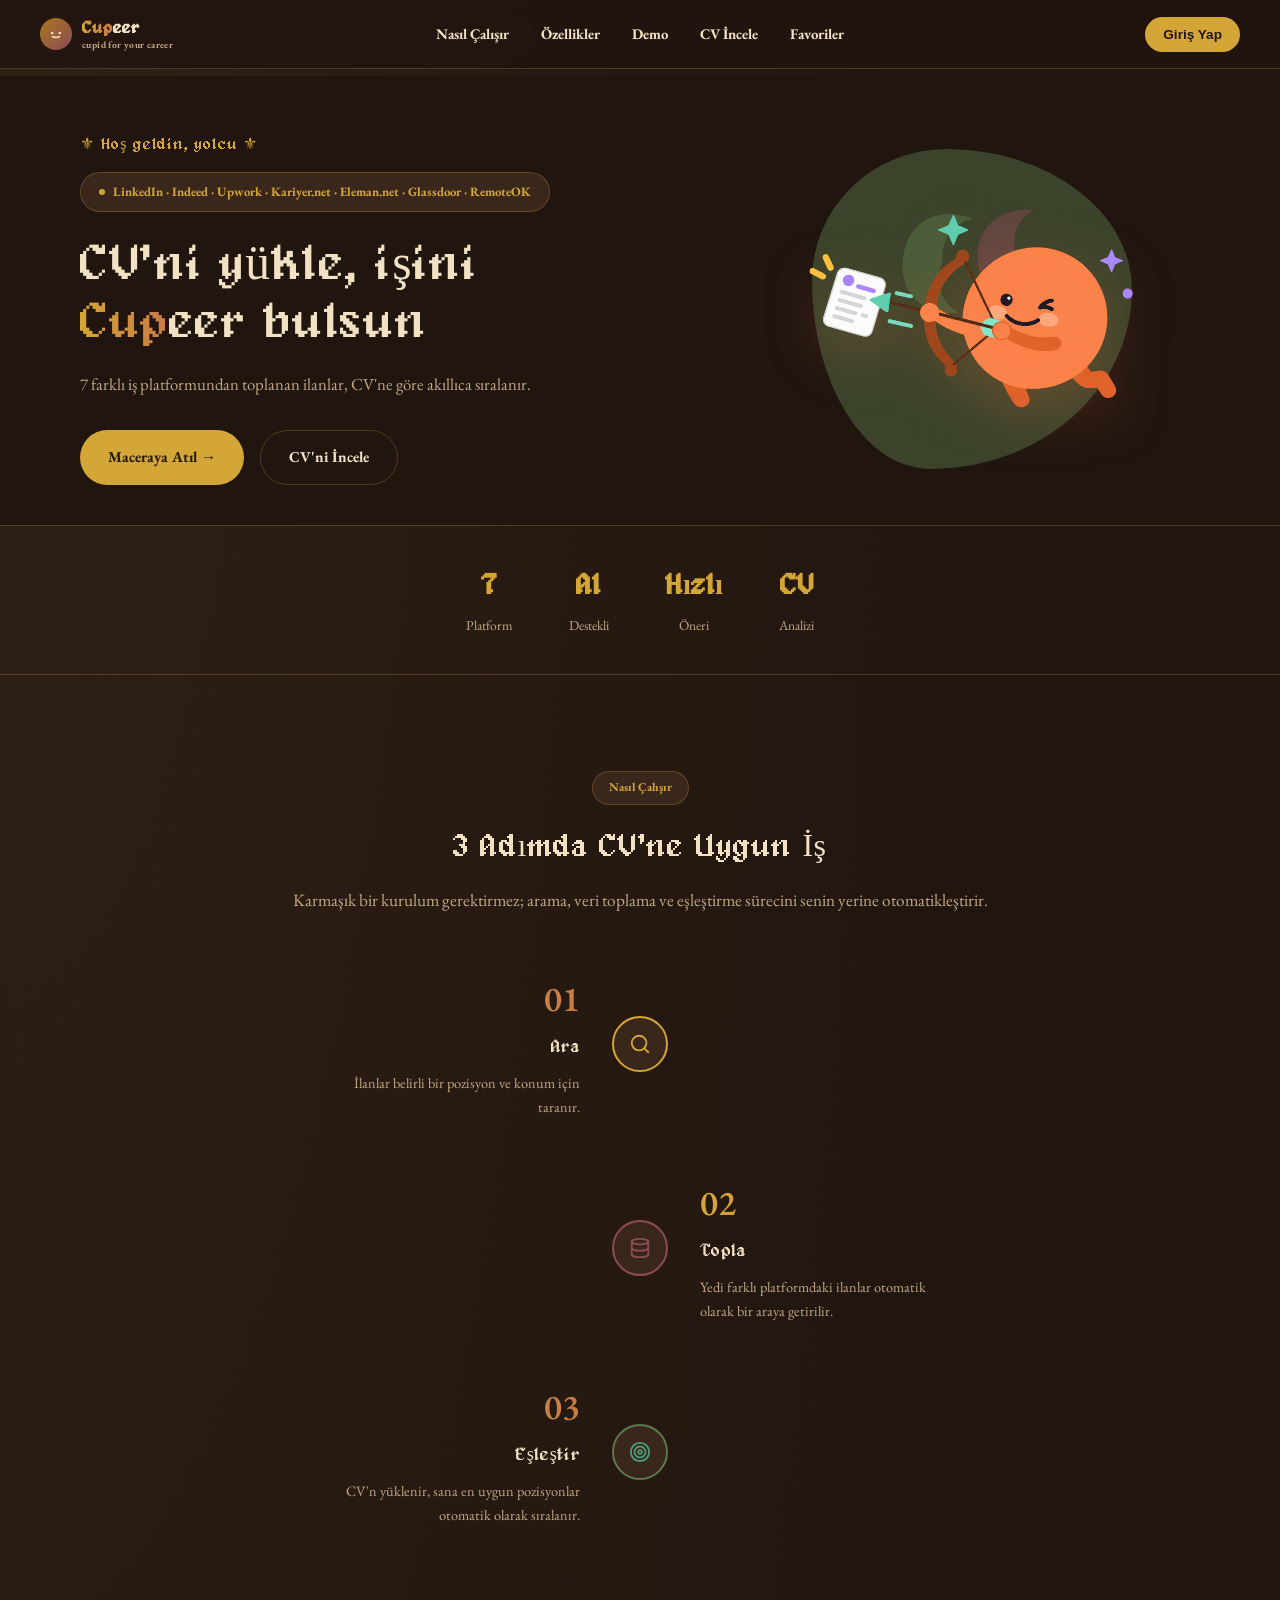
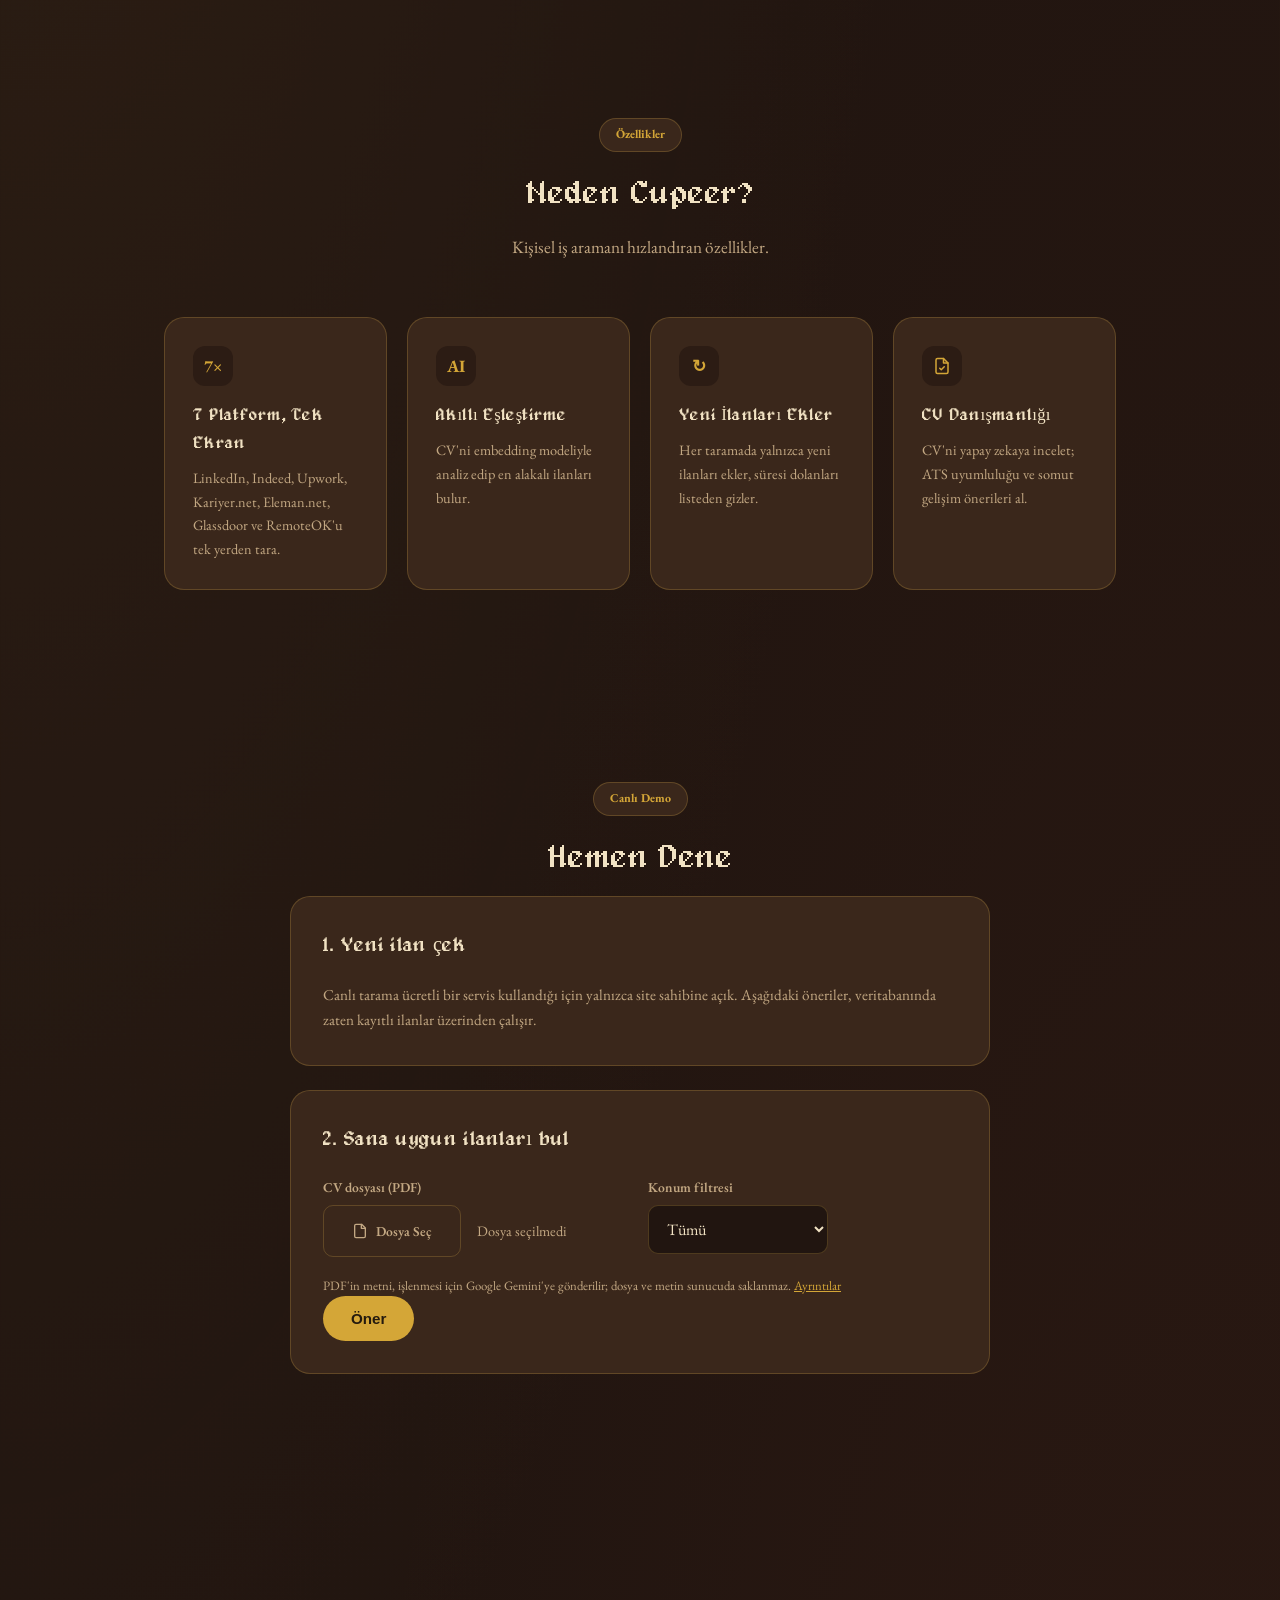
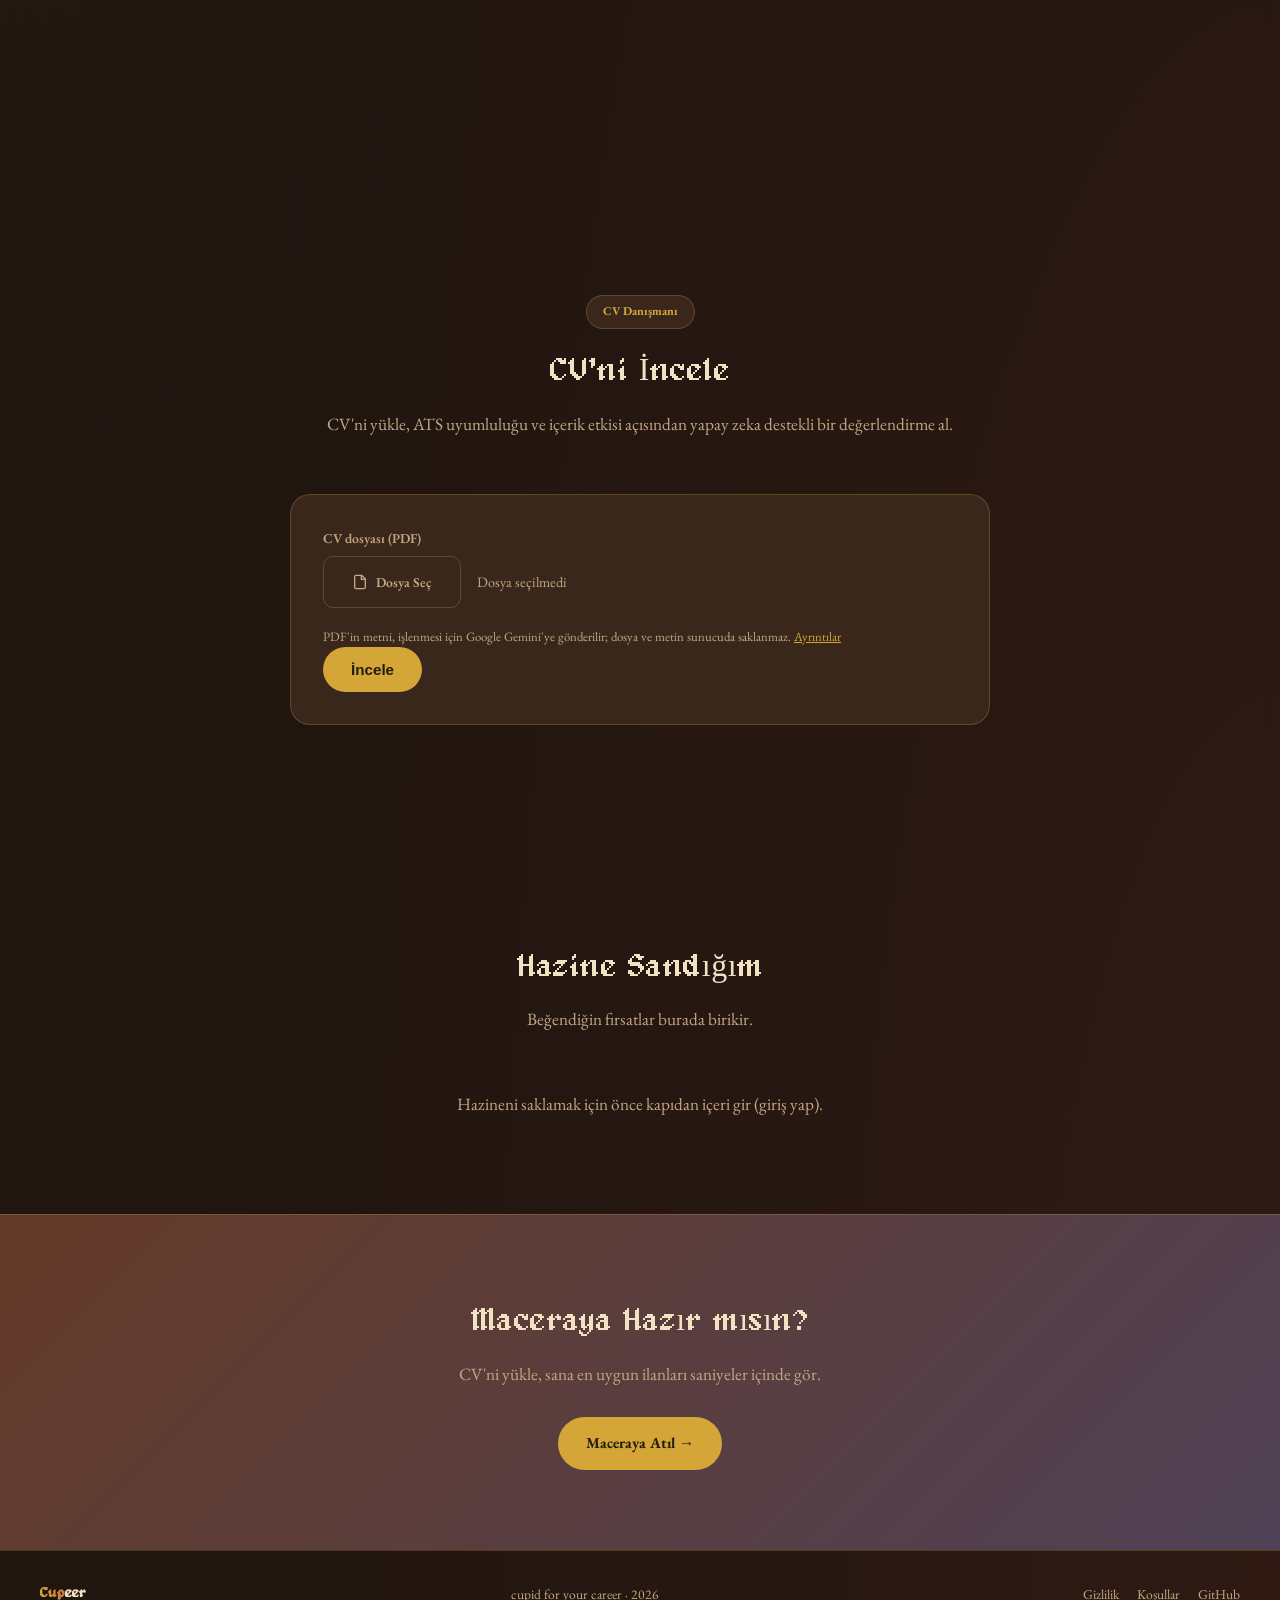
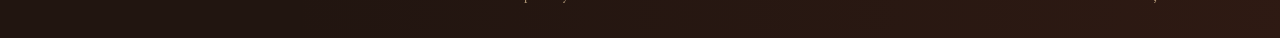
==== commit fb52d0ff: "Yaş sınırı ve çocuk ifadelerini kaldır, işleten olarak adı ekle" ====
--- a/frontend/index.html
+++ b/frontend/index.html
@@ -104,7 +104,7 @@
           <label class="consent" for="register-consent">
             <input type="checkbox" id="register-consent" required />
             <span>
-              16 yaşından büyüğüm; <a href="/terms/" target="_blank" rel="noopener">Kullanım Koşulları</a>'nı ve
+              <a href="/terms/" target="_blank" rel="noopener">Kullanım Koşulları</a>'nı ve
               <a href="/privacy/" target="_blank" rel="noopener">Gizlilik Politikası</a>'nı kabul ediyorum.
             </span>
           </label>
@@ -124,9 +124,9 @@
           Google ile devam et
         </a>
         <p class="auth-legal">
-          Google ile devam ederek 16 yaşından büyük olduğunu ve
-          <a href="/terms/" target="_blank" rel="noopener">Koşullar</a> ile
-          <a href="/privacy/" target="_blank" rel="noopener">Gizlilik Politikası</a>'nı kabul ettiğini belirtirsin.
+          Google ile devam ederek
+          <a href="/terms/" target="_blank" rel="noopener">Kullanım Koşulları</a>'nı ve
+          <a href="/privacy/" target="_blank" rel="noopener">Gizlilik Politikası</a>'nı kabul etmiş olursun.
         </p>
       </div>
     </div>
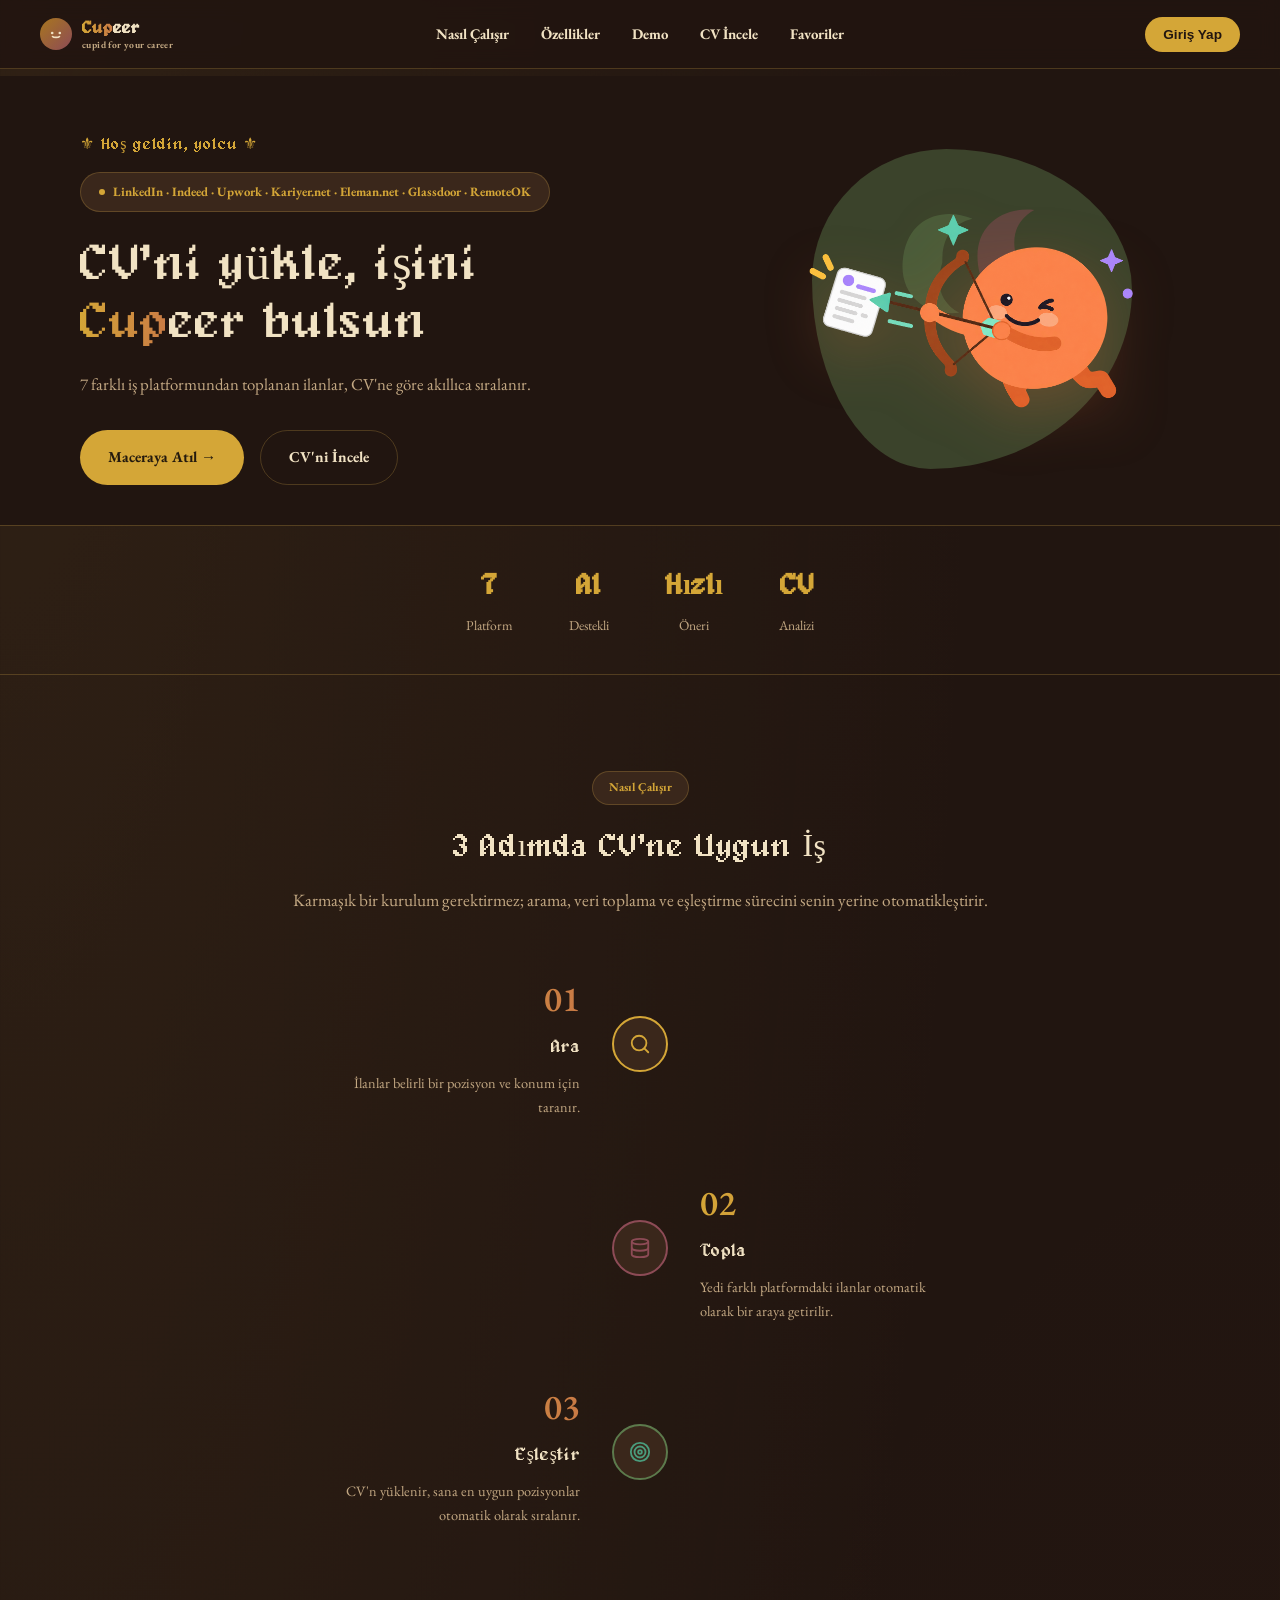
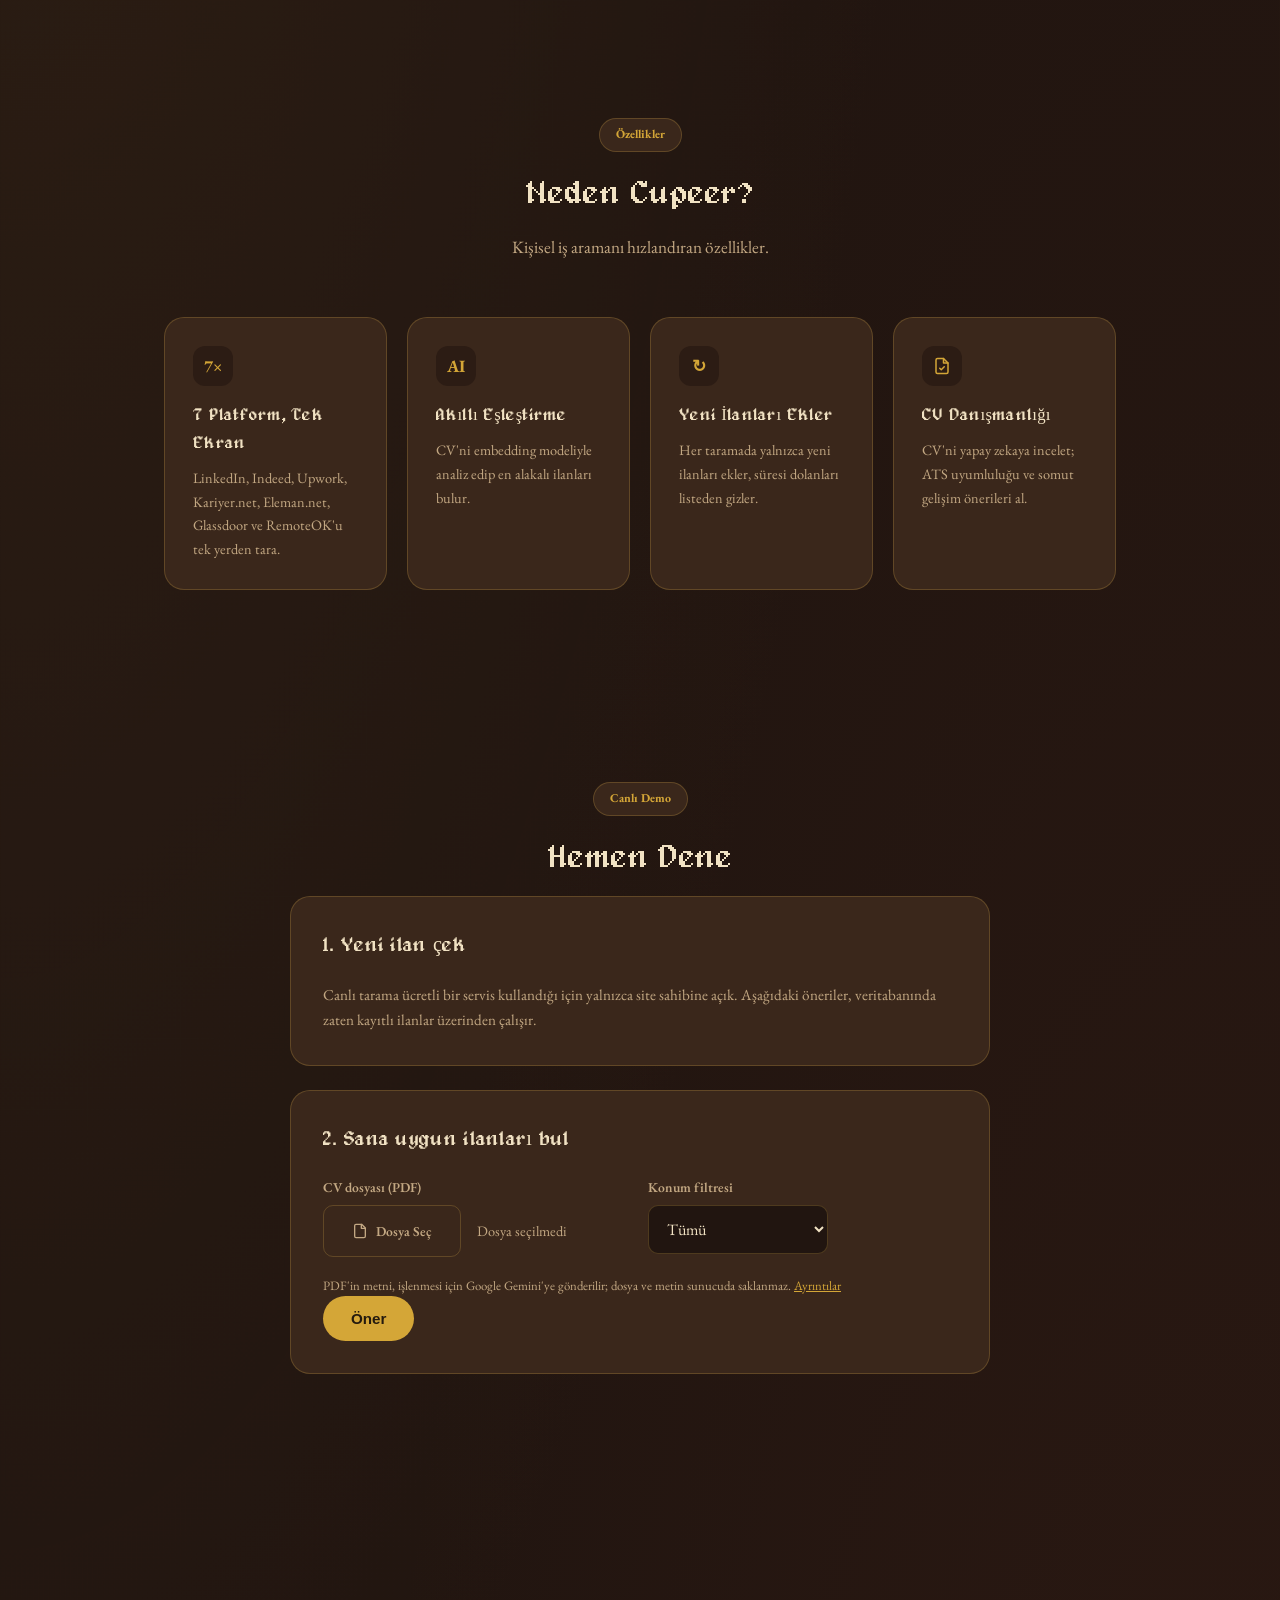
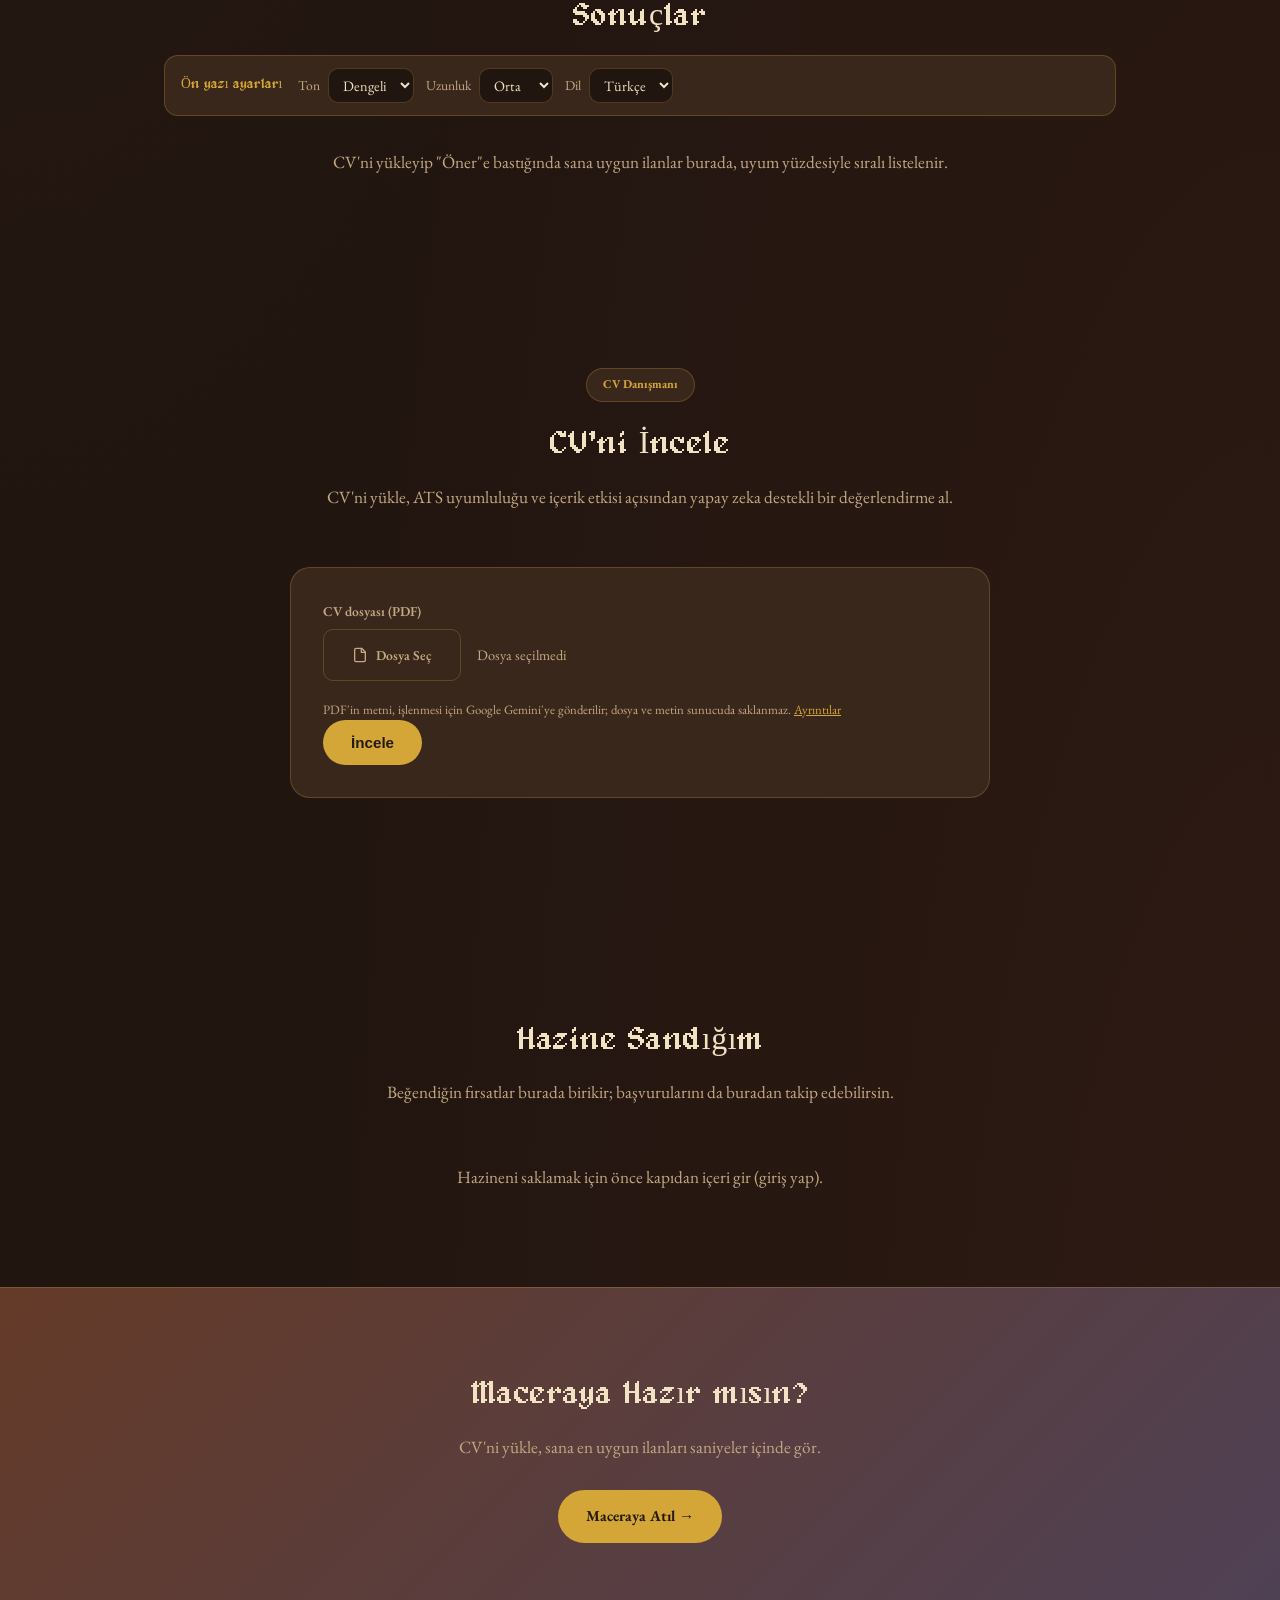
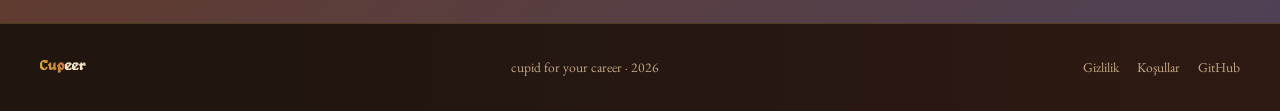
==== commit 247b23df: "Basvuru takibi (favori durumlari) ve on yazi ayarlari (ton, uzunluk, dil, yeniden uret)" ====
--- a/frontend/index.html
+++ b/frontend/index.html
@@ -368,6 +368,29 @@
 
     <section class="results reveal">
       <h2>Sonuçlar</h2>
+      <div class="letter-options" role="group" aria-label="Ön yazı ayarları">
+        <span class="letter-options-title">Ön yazı ayarları</span>
+        <label class="opt"><span>Ton</span>
+          <select id="letter-tone">
+          <option value="balanced">Dengeli</option>
+          <option value="formal">Resmi</option>
+          <option value="friendly">Samimi</option>
+        </select>
+        </label>
+        <label class="opt"><span>Uzunluk</span>
+          <select id="letter-length">
+          <option value="short">Kısa</option>
+          <option value="medium" selected>Orta</option>
+          <option value="long">Uzun</option>
+        </select>
+        </label>
+        <label class="opt"><span>Dil</span>
+          <select id="letter-language">
+          <option value="tr">Türkçe</option>
+          <option value="en">English</option>
+        </select>
+        </label>
+      </div>
       <div id="results-list">
         <p class="empty-state">
           CV'ni yükleyip "Öner"e bastığında sana uygun ilanlar burada, uyum yüzdesiyle sıralı listelenir.
@@ -439,7 +462,8 @@
 
     <section id="favorites" class="results reveal">
       <h2>Hazine Sandığım</h2>
-      <p class="section-subtitle">Beğendiğin fırsatlar burada birikir.</p>
+      <p class="section-subtitle">Beğendiğin fırsatlar burada birikir; başvurularını da buradan takip edebilirsin.</p>
+      <div id="favorites-filter" class="status-filter" role="group" aria-label="Duruma göre filtrele"></div>
       <div id="favorites-list">
         <p class="empty-state">Sandığın henüz boş, yolcu. Sonuçlardaki kalp ikonuna basarak hazinene ekle.</p>
       </div>
--- a/frontend/style.css
+++ b/frontend/style.css
@@ -1695,3 +1695,123 @@
 .upload-note {
   margin: 10px 0 0;
 }
+
+
+/* ---------- Ön yazı ayarları ---------- */
+.letter-options {
+  display: flex;
+  flex-wrap: wrap;
+  align-items: center;
+  gap: 8px 12px;
+  margin: 0 0 20px;
+  padding: 12px 16px;
+  background: var(--surface);
+  border: 1px solid var(--border);
+  border-radius: 14px;
+  font-size: 0.85rem;
+}
+.letter-options-title {
+  font-family: var(--font-display);
+  color: var(--primary);
+  margin-right: 4px;
+}
+.letter-options .opt {
+  display: flex;
+  align-items: center;
+  gap: 8px;
+  color: var(--text-secondary);
+}
+.letter-options select {
+  width: auto;
+  padding: 6px 10px;
+  font-size: 0.9rem;
+}
+.cover-letter-actions {
+  display: flex;
+  flex-wrap: wrap;
+  gap: 10px;
+}
+.regenerate-btn {
+  background: transparent;
+  color: var(--primary);
+  border: 1px solid var(--border);
+  padding: 8px 18px;
+  border-radius: 100px;
+  font-size: 0.8rem;
+  font-weight: 700;
+  cursor: pointer;
+  transition: border-color 0.2s ease, background 0.2s ease;
+}
+.regenerate-btn:hover {
+  border-color: var(--primary);
+  background: rgba(212, 166, 55, 0.08);
+}
+.regenerate-btn:disabled {
+  opacity: 0.5;
+  cursor: default;
+}
+
+/* ---------- Başvuru takibi ---------- */
+.status-filter {
+  display: flex;
+  flex-wrap: wrap;
+  gap: 8px;
+  margin: 0 0 20px;
+}
+.status-filter:empty {
+  display: none;
+}
+.status-chip {
+  display: inline-flex;
+  align-items: center;
+  gap: 6px;
+  background: transparent;
+  color: var(--text-secondary);
+  border: 1px solid var(--border);
+  border-radius: 100px;
+  padding: 6px 14px;
+  font: inherit;
+  font-size: 0.85rem;
+  font-weight: 600;
+  cursor: pointer;
+  transition: background 0.2s ease, color 0.2s ease, border-color 0.2s ease;
+}
+.status-chip:hover {
+  border-color: var(--primary);
+  color: var(--text-primary);
+}
+.status-chip.is-active {
+  background: var(--primary);
+  border-color: var(--primary);
+  color: #241a0e;
+}
+.chip-count {
+  font-size: 0.75rem;
+  opacity: 0.8;
+}
+.status-row {
+  display: flex;
+  align-items: center;
+  gap: 10px;
+  margin-top: 12px;
+  font-size: 0.85rem;
+  color: var(--text-secondary);
+}
+.status-select {
+  width: auto;
+  padding: 6px 10px;
+  font-size: 0.9rem;
+}
+.job-card[data-status="applied"] {
+  border-left: 3px solid var(--primary);
+}
+.job-card[data-status="interview"] {
+  border-left: 3px solid var(--accent-coral-blush);
+}
+.job-card[data-status="offer"] {
+  border-left: 3px solid #6f9a5c;
+}
+.job-card[data-status="rejected"] {
+  border-left: 3px solid var(--accent-lavender);
+  opacity: 0.8;
+}
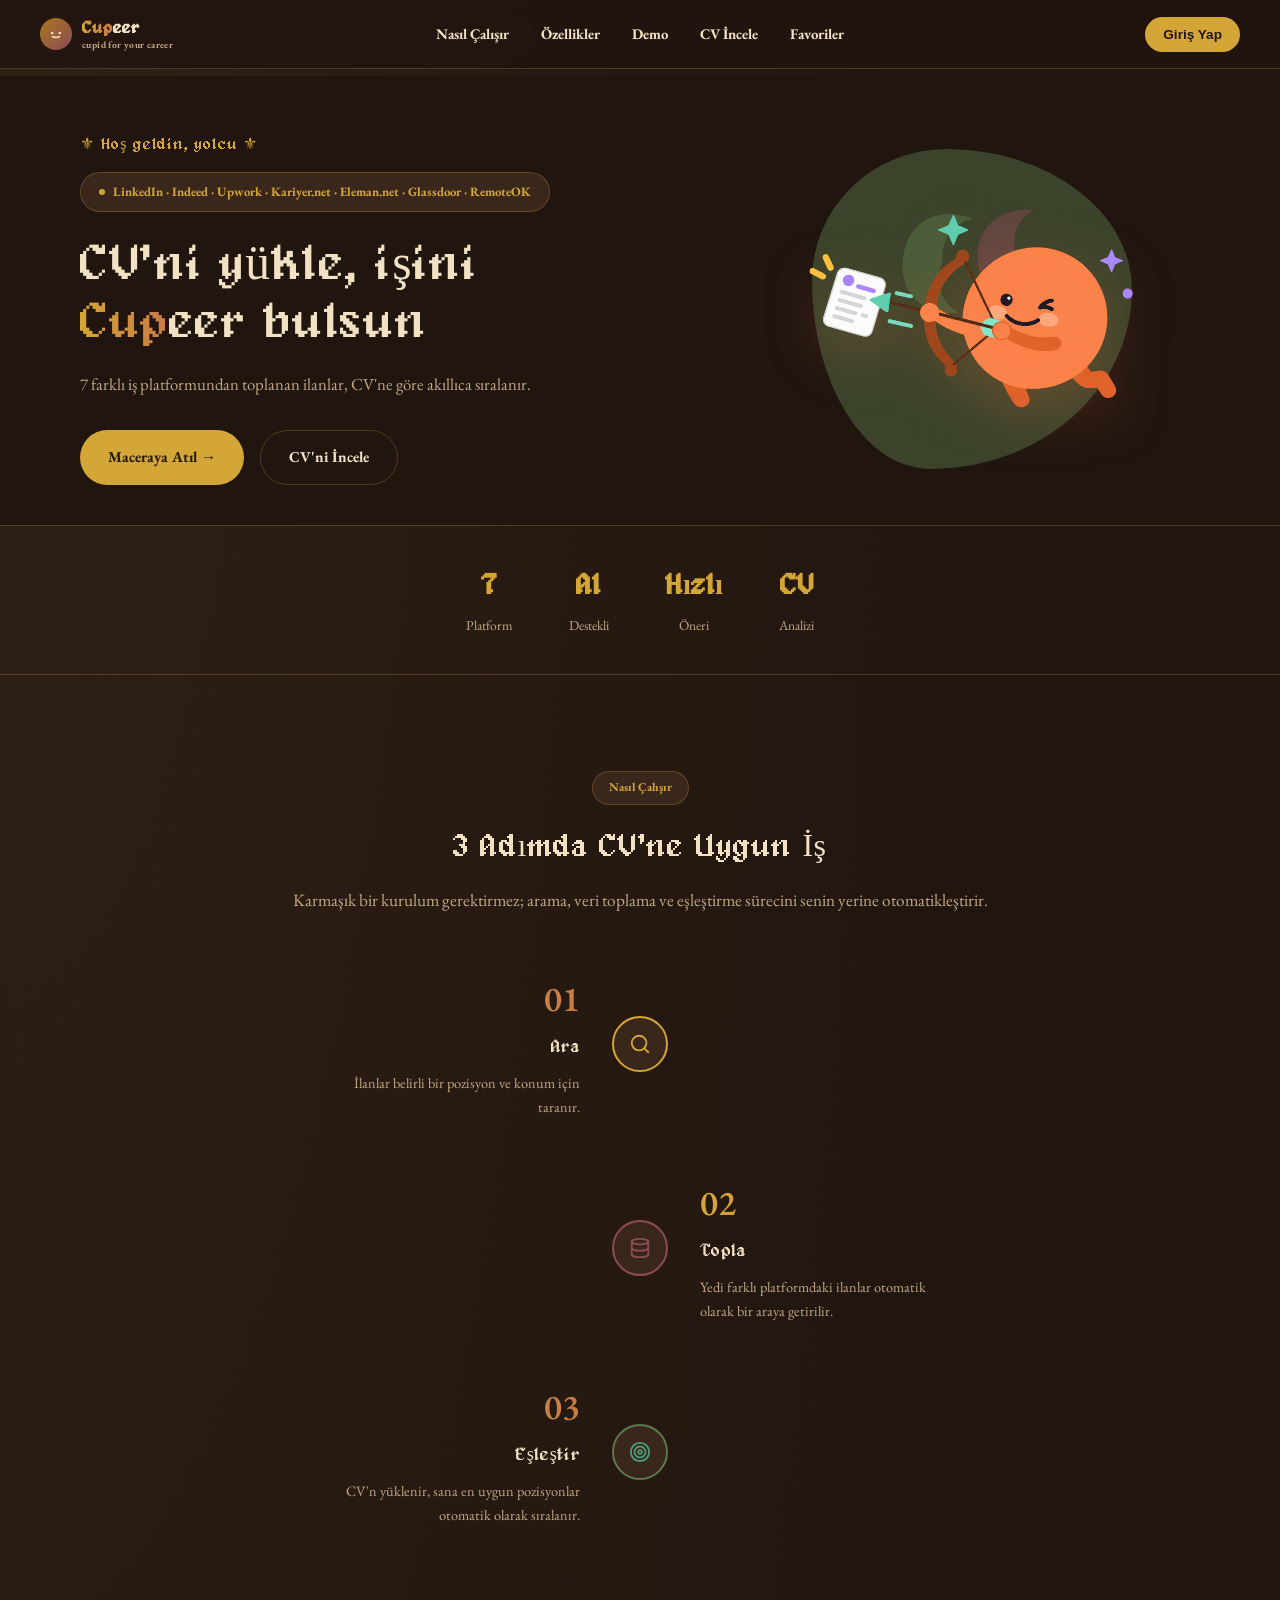
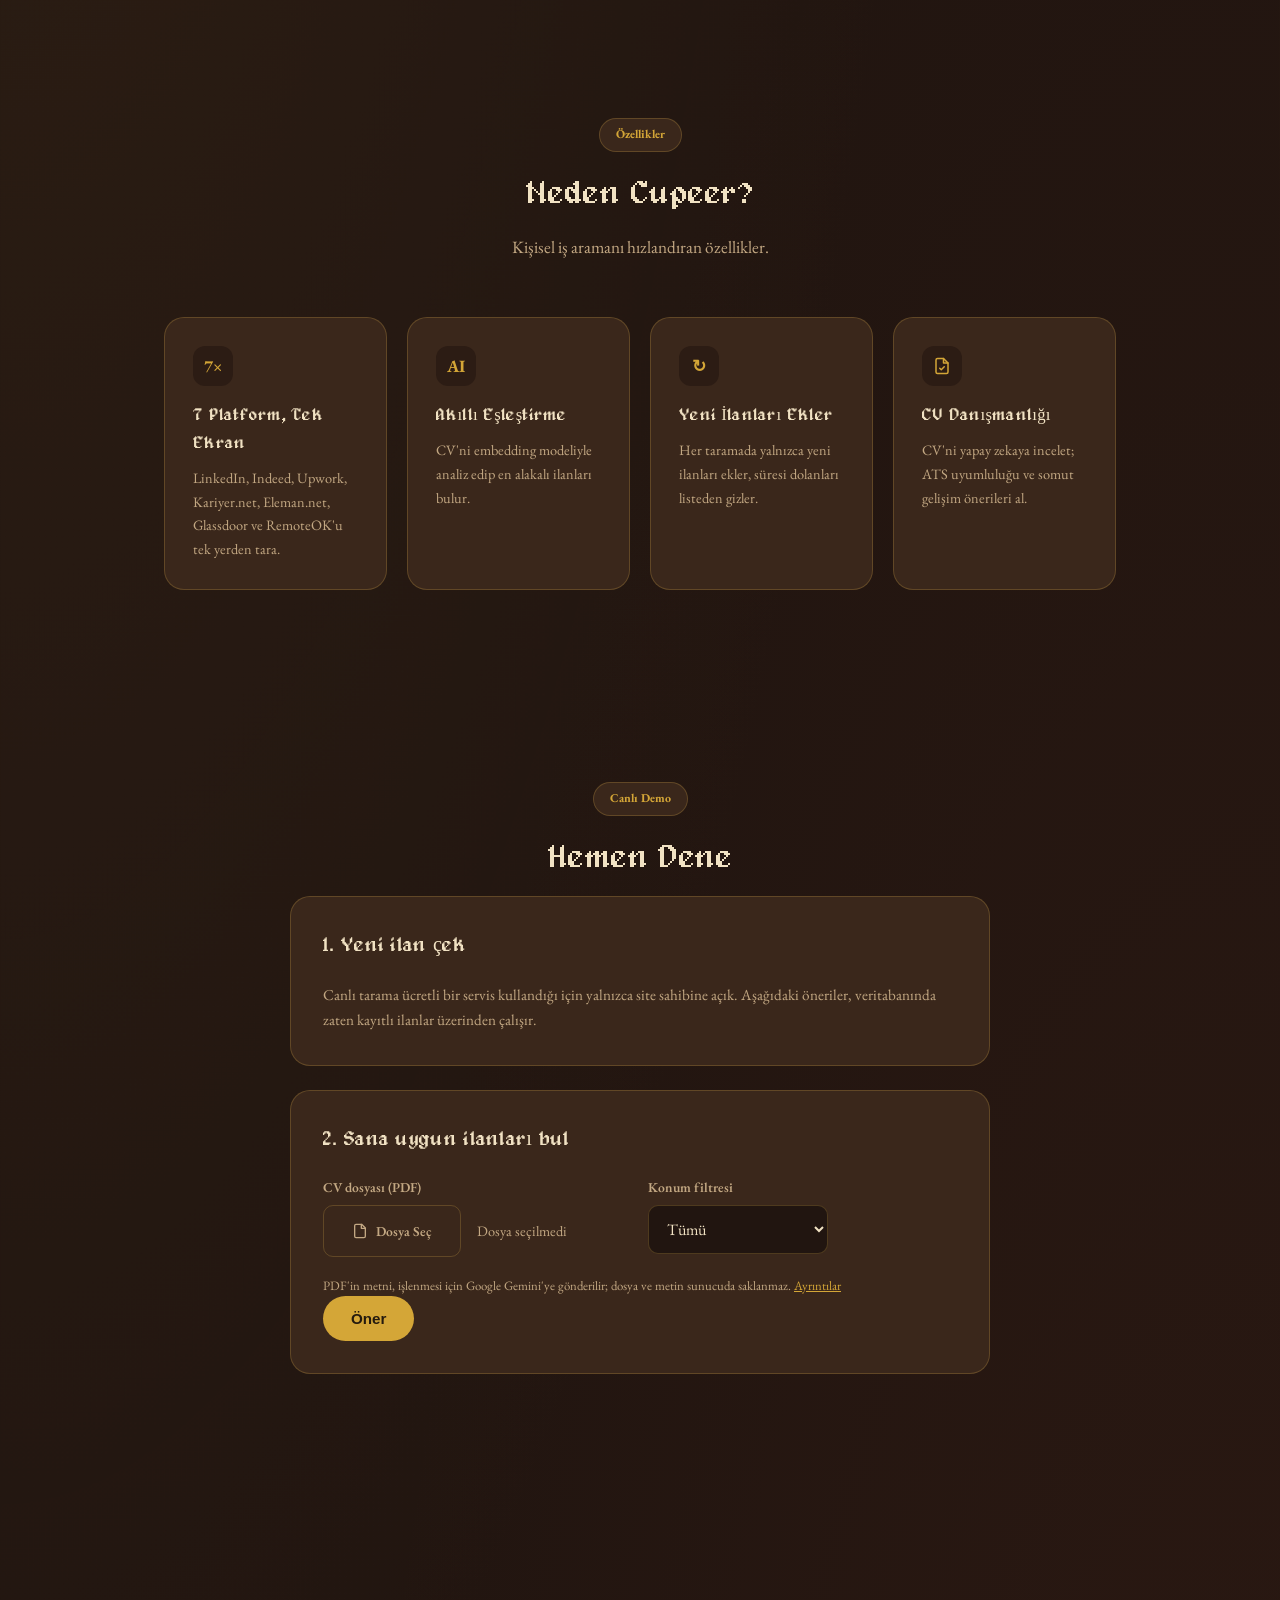
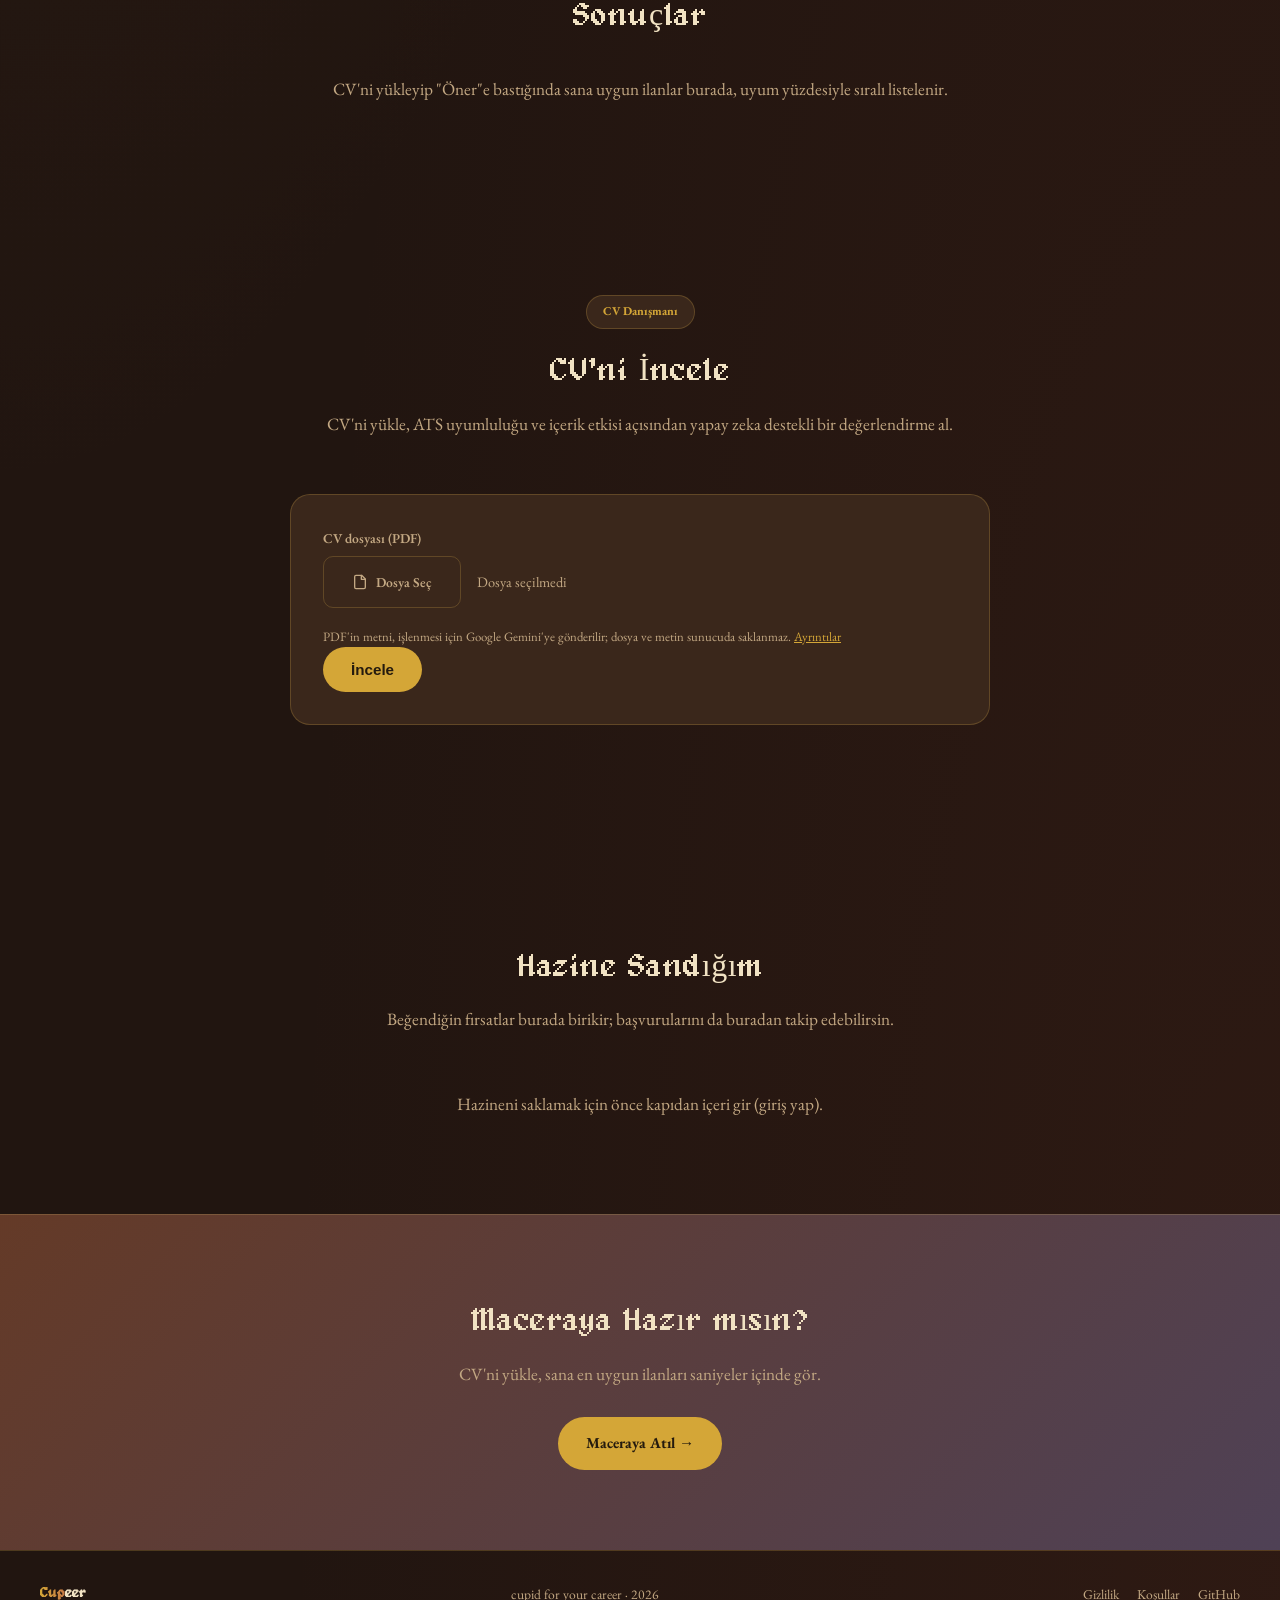
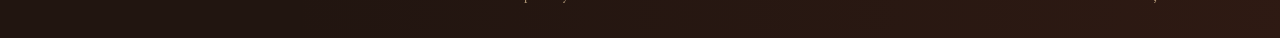
==== commit 938d06c1: "On yazi ayarlari sonuclar gelince gorunsun" ====
--- a/frontend/index.html
+++ b/frontend/index.html
@@ -368,7 +368,7 @@
 
     <section class="results reveal">
       <h2>Sonuçlar</h2>
-      <div class="letter-options" role="group" aria-label="Ön yazı ayarları">
+      <div class="letter-options hidden-field" role="group" aria-label="Ön yazı ayarları">
         <span class="letter-options-title">Ön yazı ayarları</span>
         <label class="opt"><span>Ton</span>
           <select id="letter-tone">
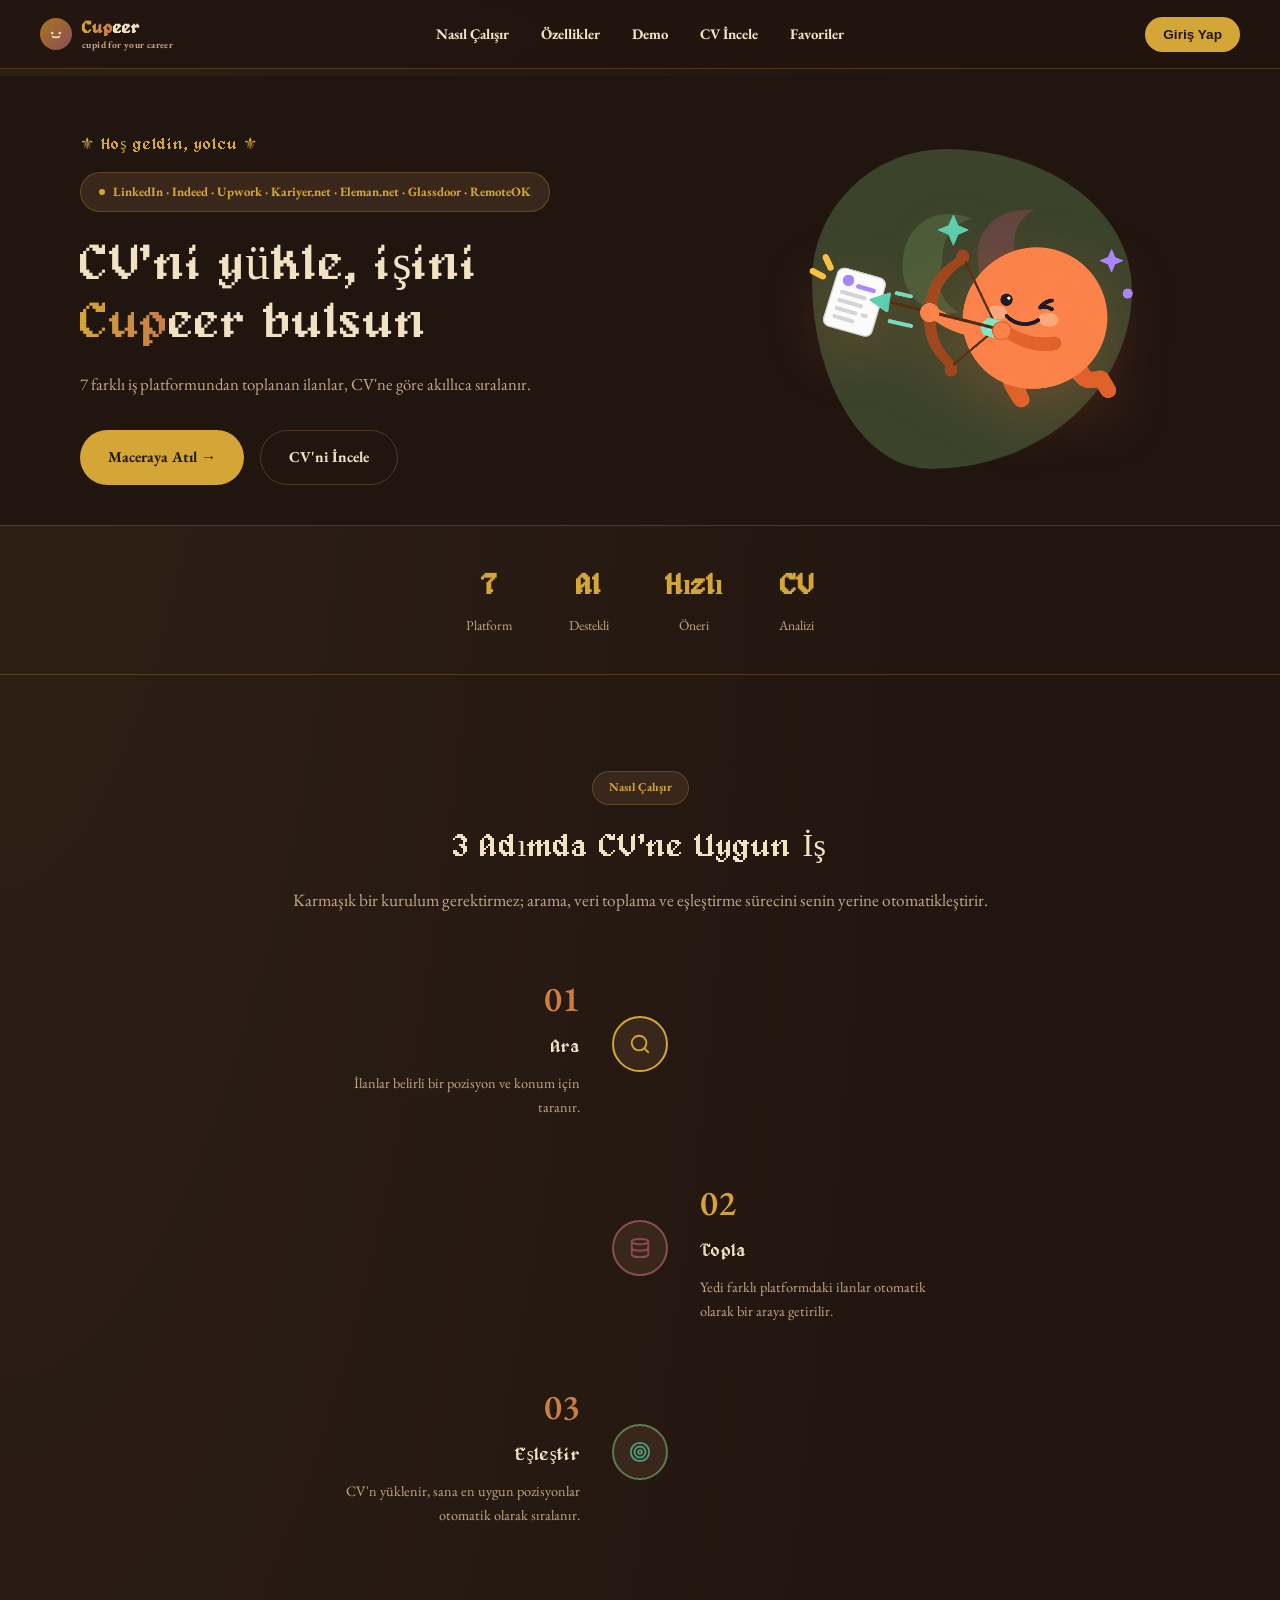
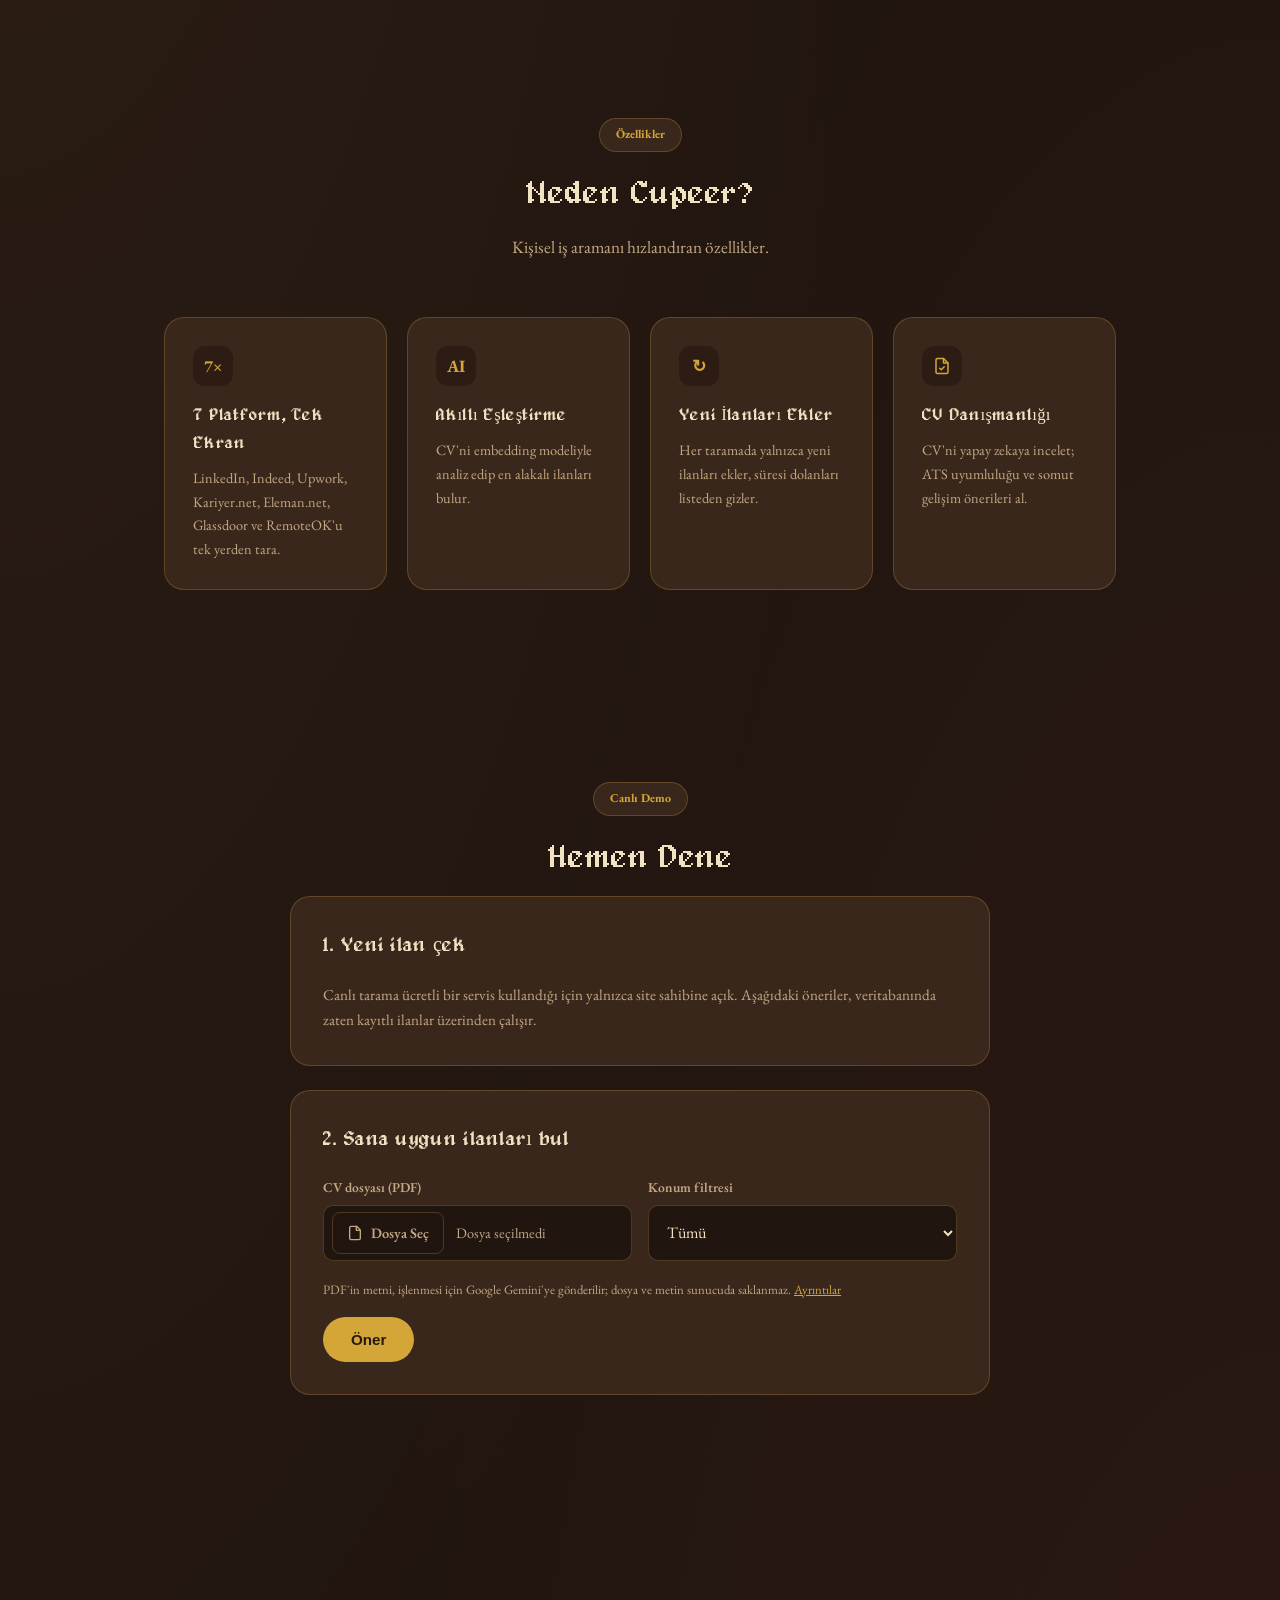
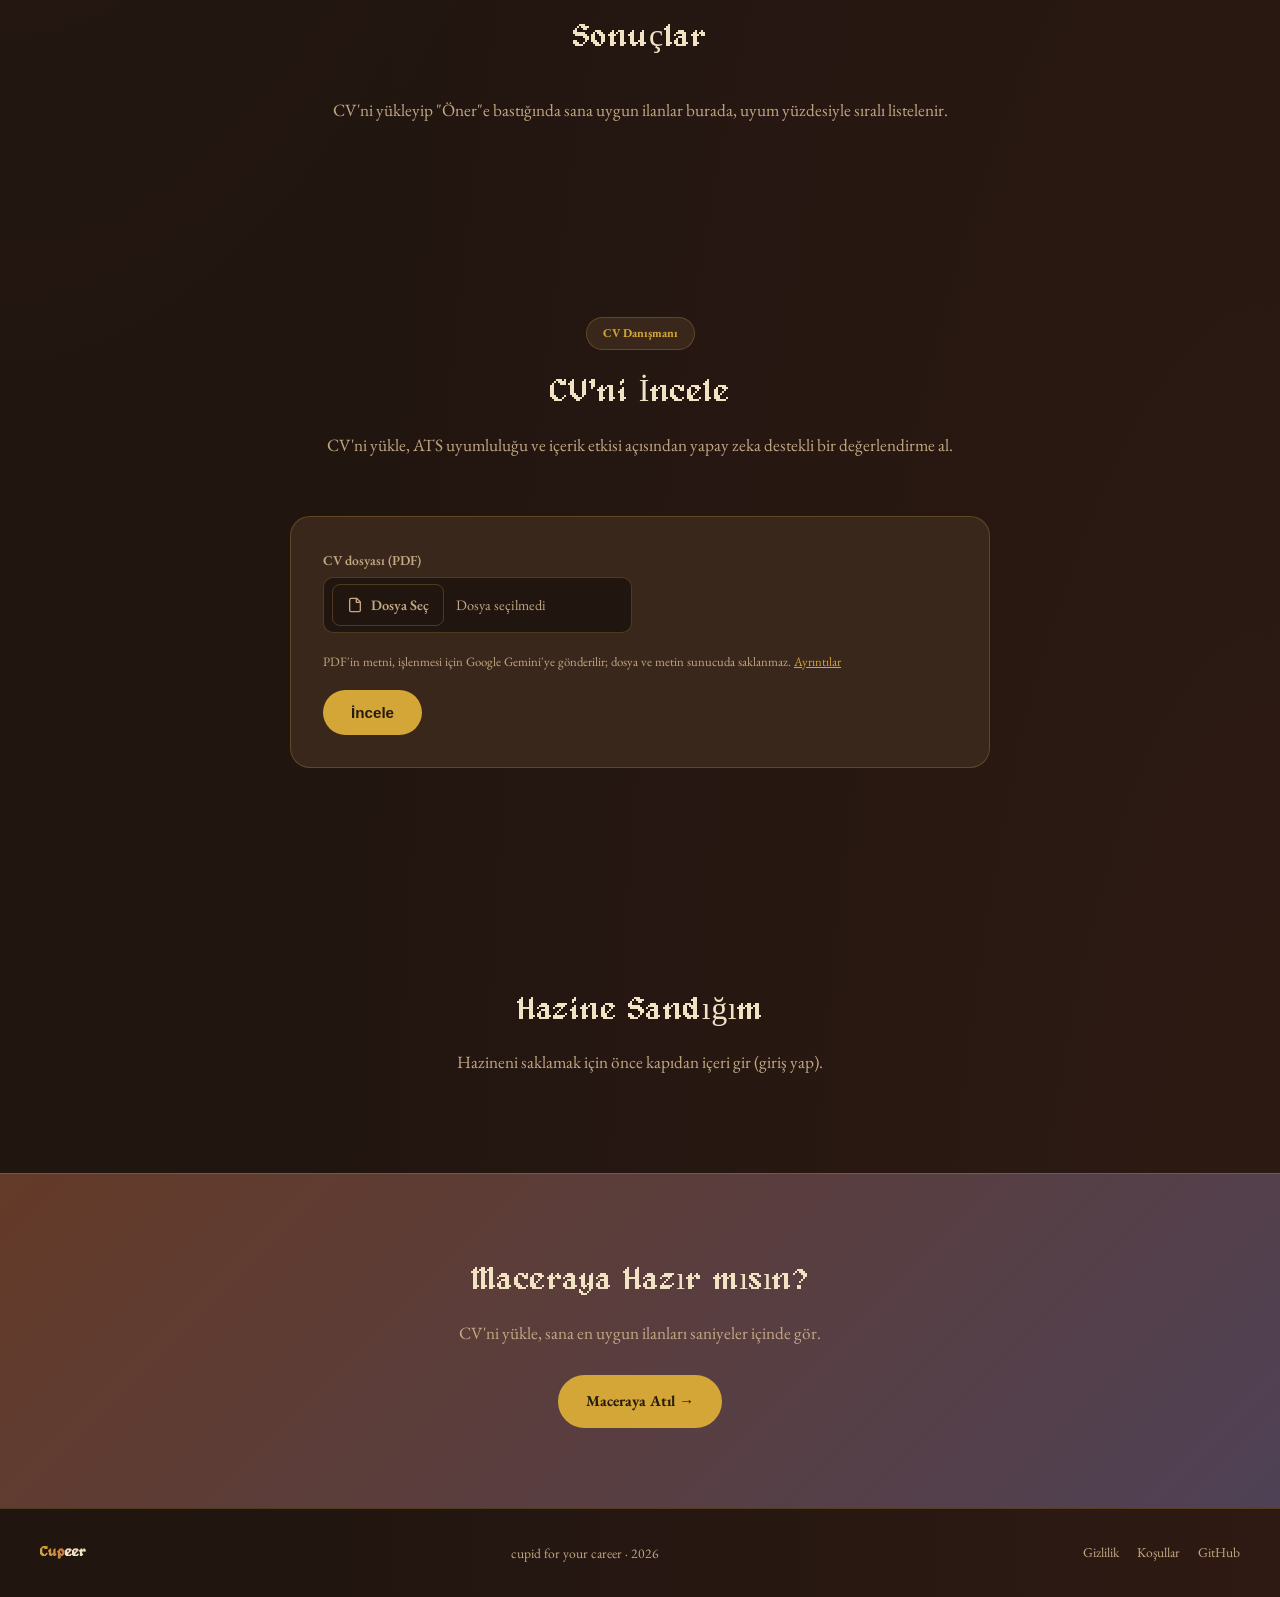
==== commit f949b0a6: "Favoriler bos iken tek aciklama goster" ====
--- a/frontend/index.html
+++ b/frontend/index.html
@@ -462,7 +462,7 @@
 
     <section id="favorites" class="results reveal">
       <h2>Hazine Sandığım</h2>
-      <p class="section-subtitle">Beğendiğin fırsatlar burada birikir; başvurularını da buradan takip edebilirsin.</p>
+      <p id="favorites-subtitle" class="section-subtitle hidden-field">Beğendiğin fırsatlar burada birikir; başvurularını da buradan takip edebilirsin.</p>
       <div id="favorites-filter" class="status-filter" role="group" aria-label="Duruma göre filtrele"></div>
       <div id="favorites-list">
         <p class="empty-state">Sandığın henüz boş, yolcu. Sonuçlardaki kalp ikonuna basarak hazinene ekle.</p>
--- a/frontend/style.css
+++ b/frontend/style.css
@@ -1815,3 +1815,56 @@
   border-left: 3px solid var(--accent-lavender);
   opacity: 0.8;
 }
+
+/* ---------- Demo kartları: dört veri girişi aynı boyda ---------- */
+.inputs-row {
+  display: grid;
+  grid-template-columns: 1fr 1fr;
+  gap: 16px;
+}
+.inputs-row .field {
+  min-width: 0;
+}
+.inputs-row input[type="text"],
+.inputs-row select,
+.inputs-row .file-upload {
+  width: 100%;
+  height: 56px;
+  min-height: 56px;
+}
+#recommend-location {
+  max-width: none;
+}
+/* Dosya seçici, yanındaki alanlarla aynı kutu görünümünde */
+.inputs-row .file-upload {
+  flex-wrap: nowrap;
+  gap: 12px;
+  padding: 0 8px;
+  background: var(--bg);
+  border: 1px solid var(--border);
+  border-radius: 10px;
+}
+.inputs-row .file-select-btn {
+  flex-shrink: 0;
+  padding: 8px 14px;
+  min-height: 0;
+  font-size: 0.9rem;
+  border-radius: 8px;
+}
+.inputs-row .file-name {
+  min-width: 0;
+  overflow: hidden;
+  text-overflow: ellipsis;
+  white-space: nowrap;
+}
+.upload-note {
+  margin: 0 0 18px;
+}
+#cv-status:empty {
+  display: none;
+}
+@media (max-width: 720px) {
+  .inputs-row {
+    grid-template-columns: 1fr;
+  }
+}
